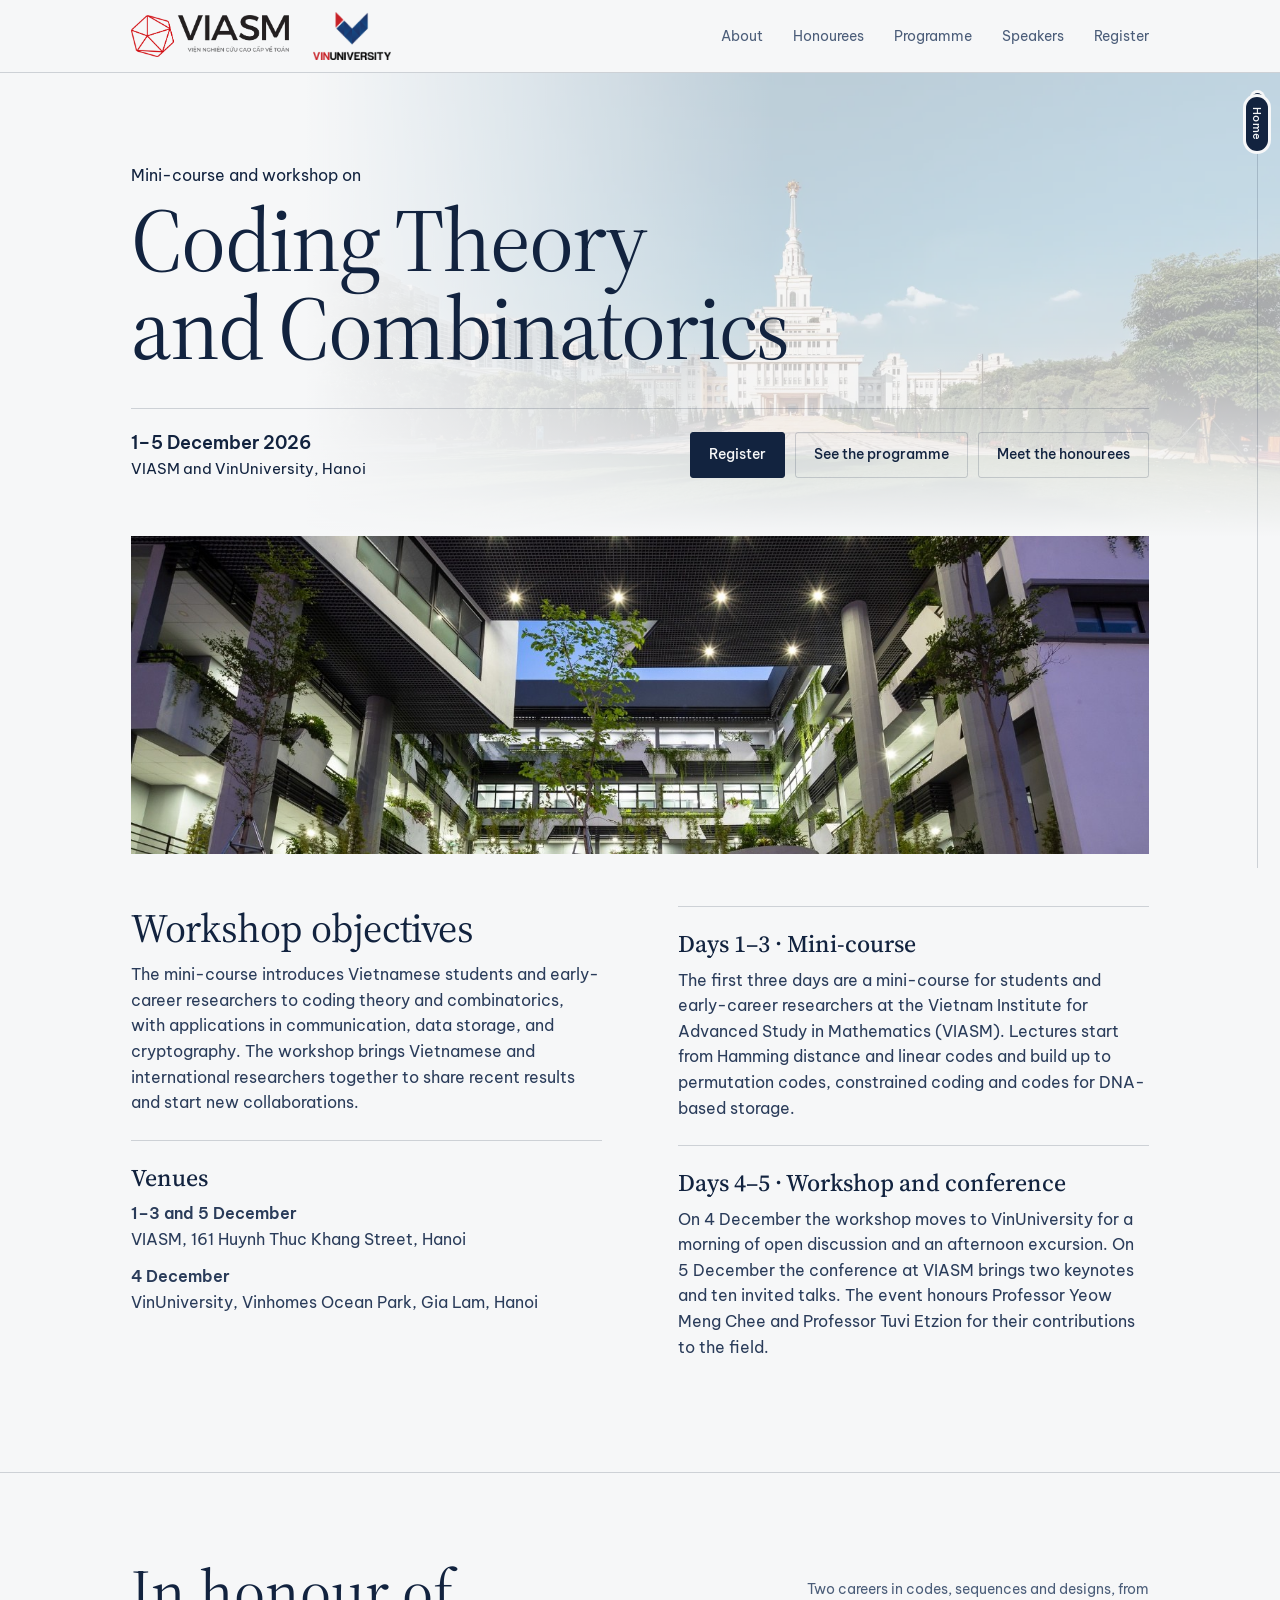
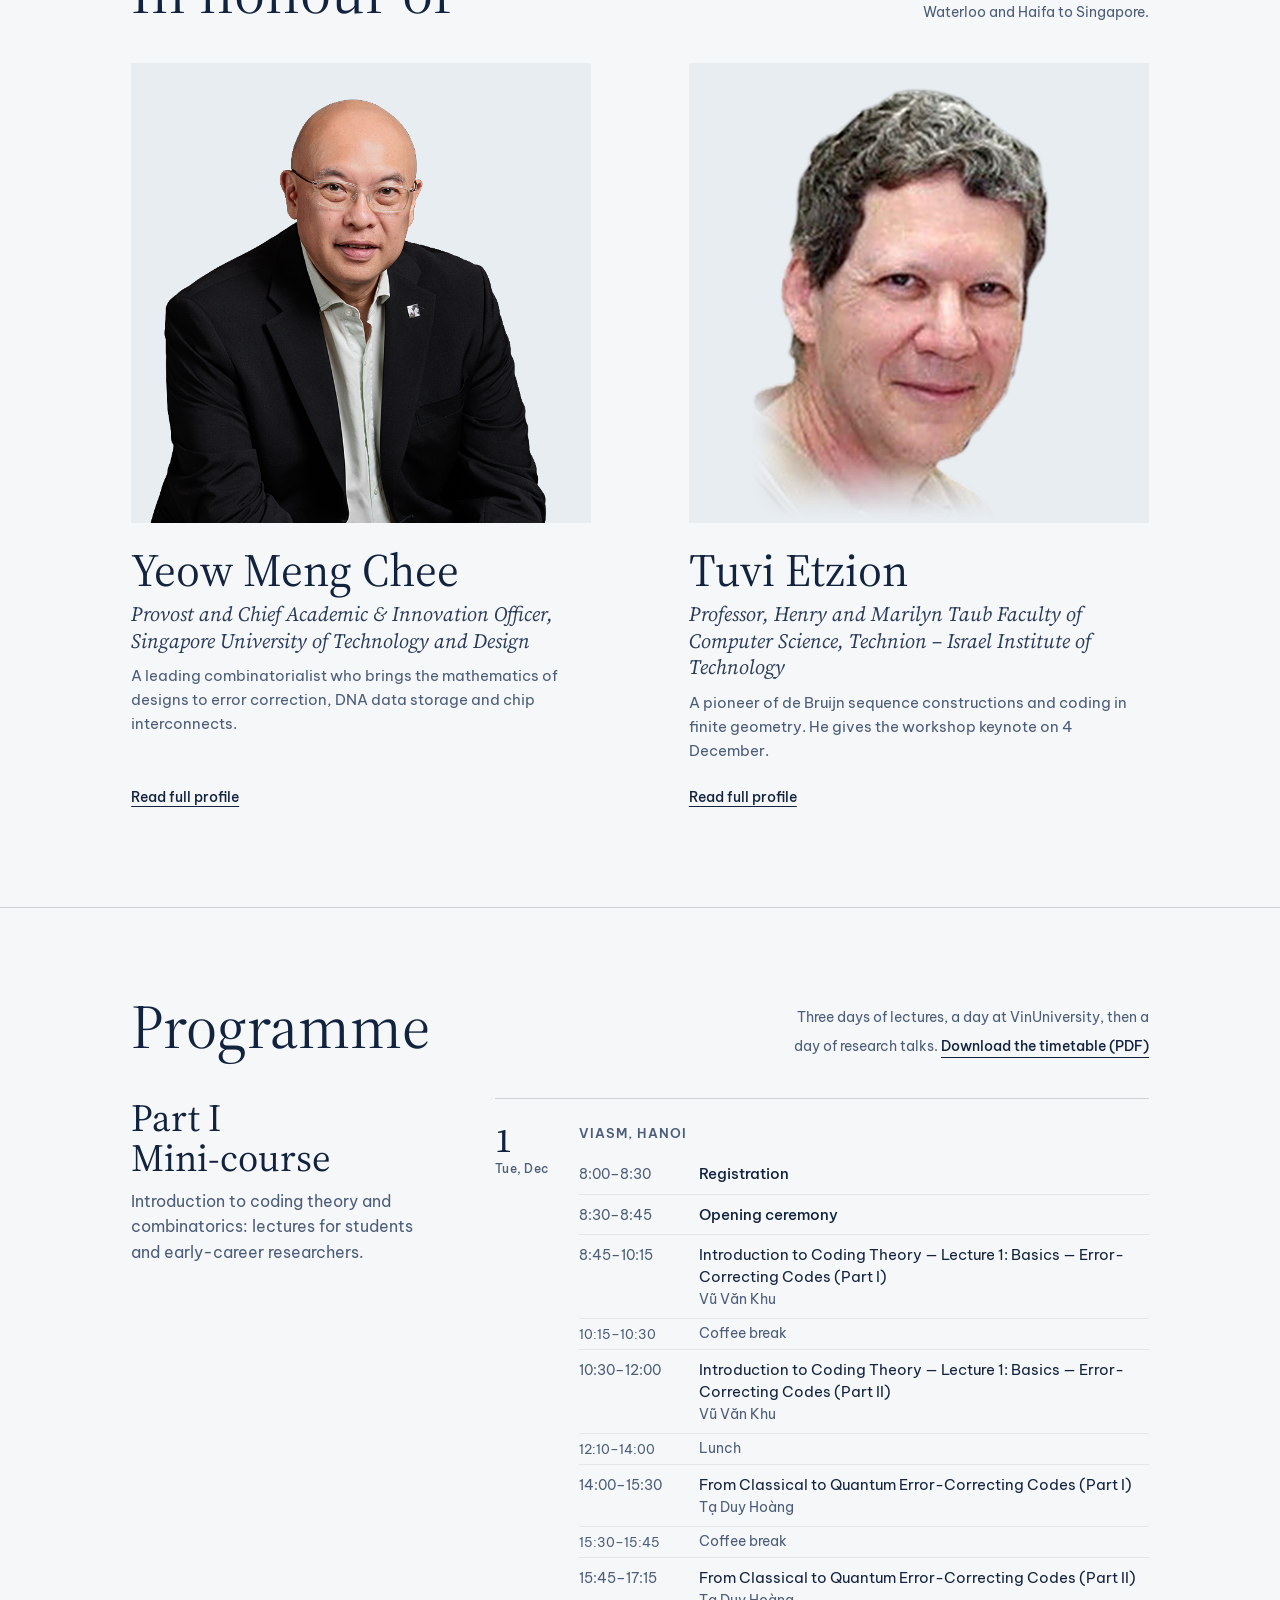
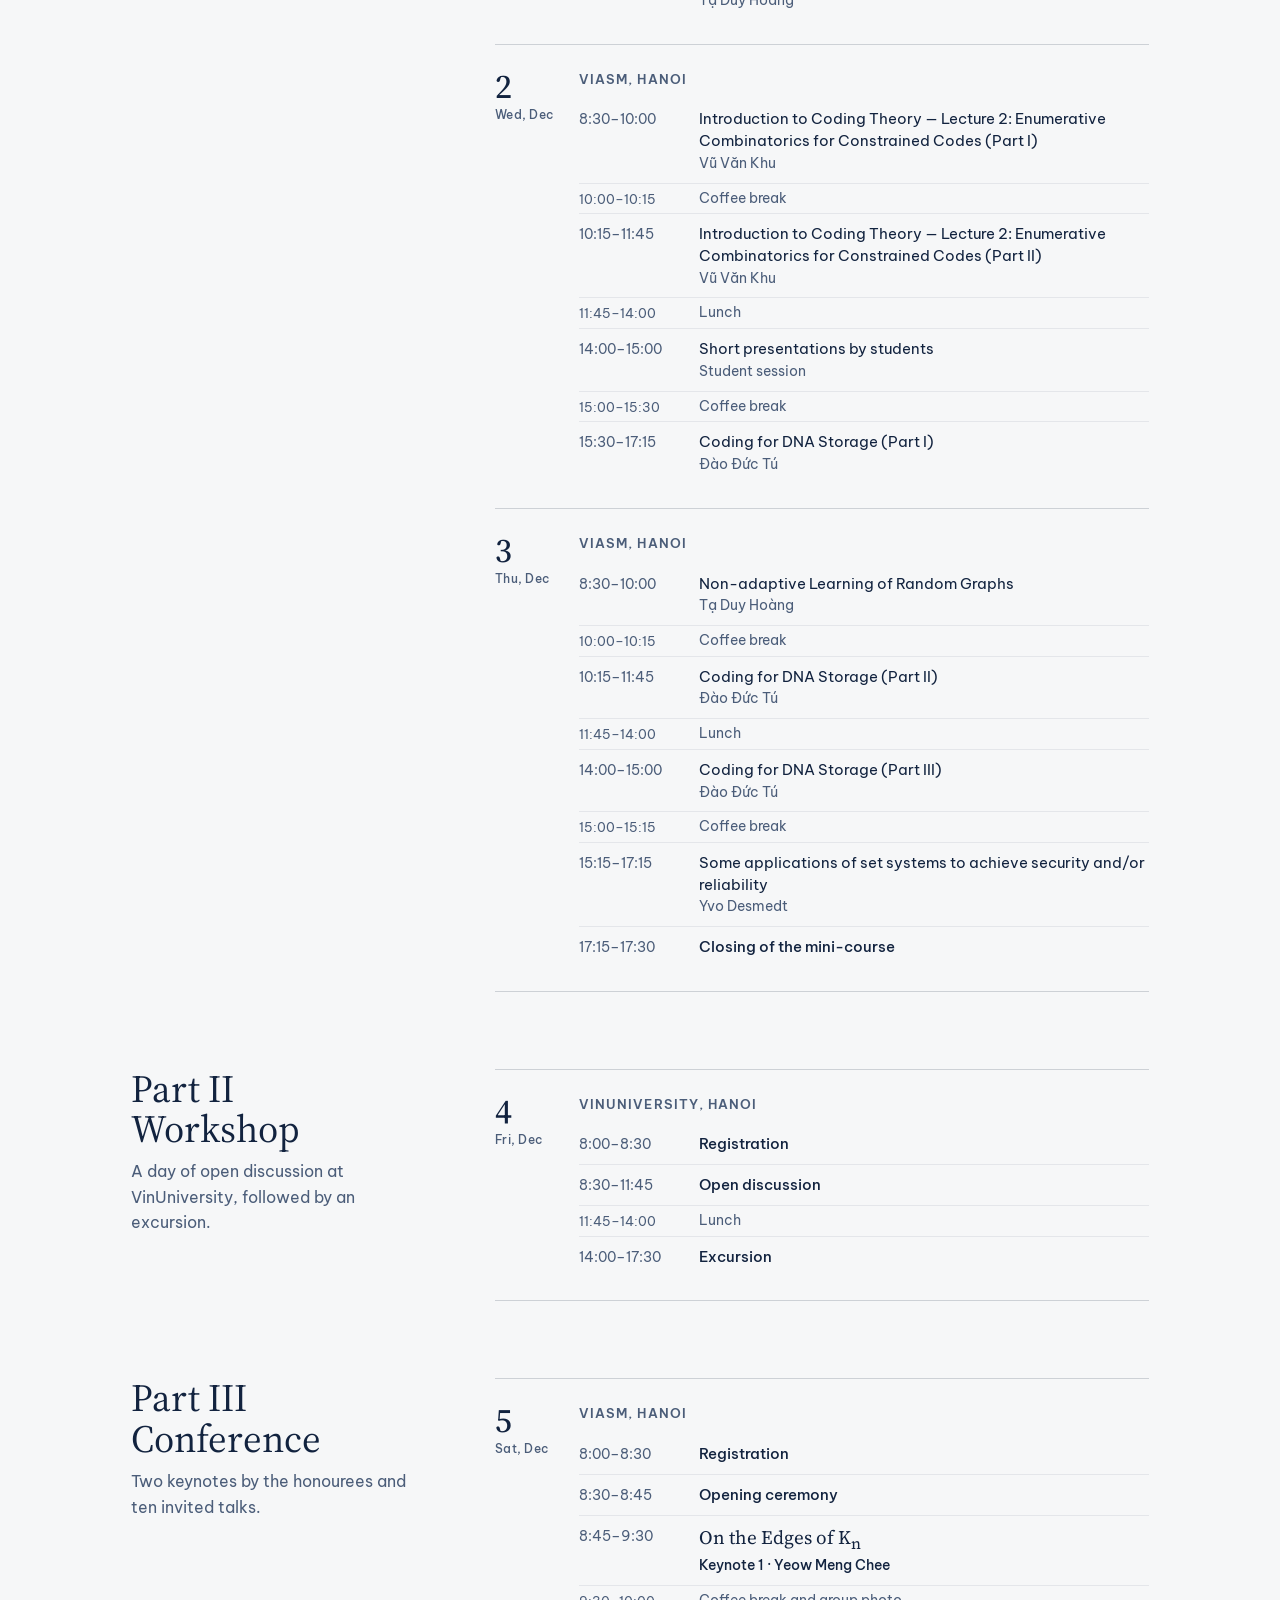
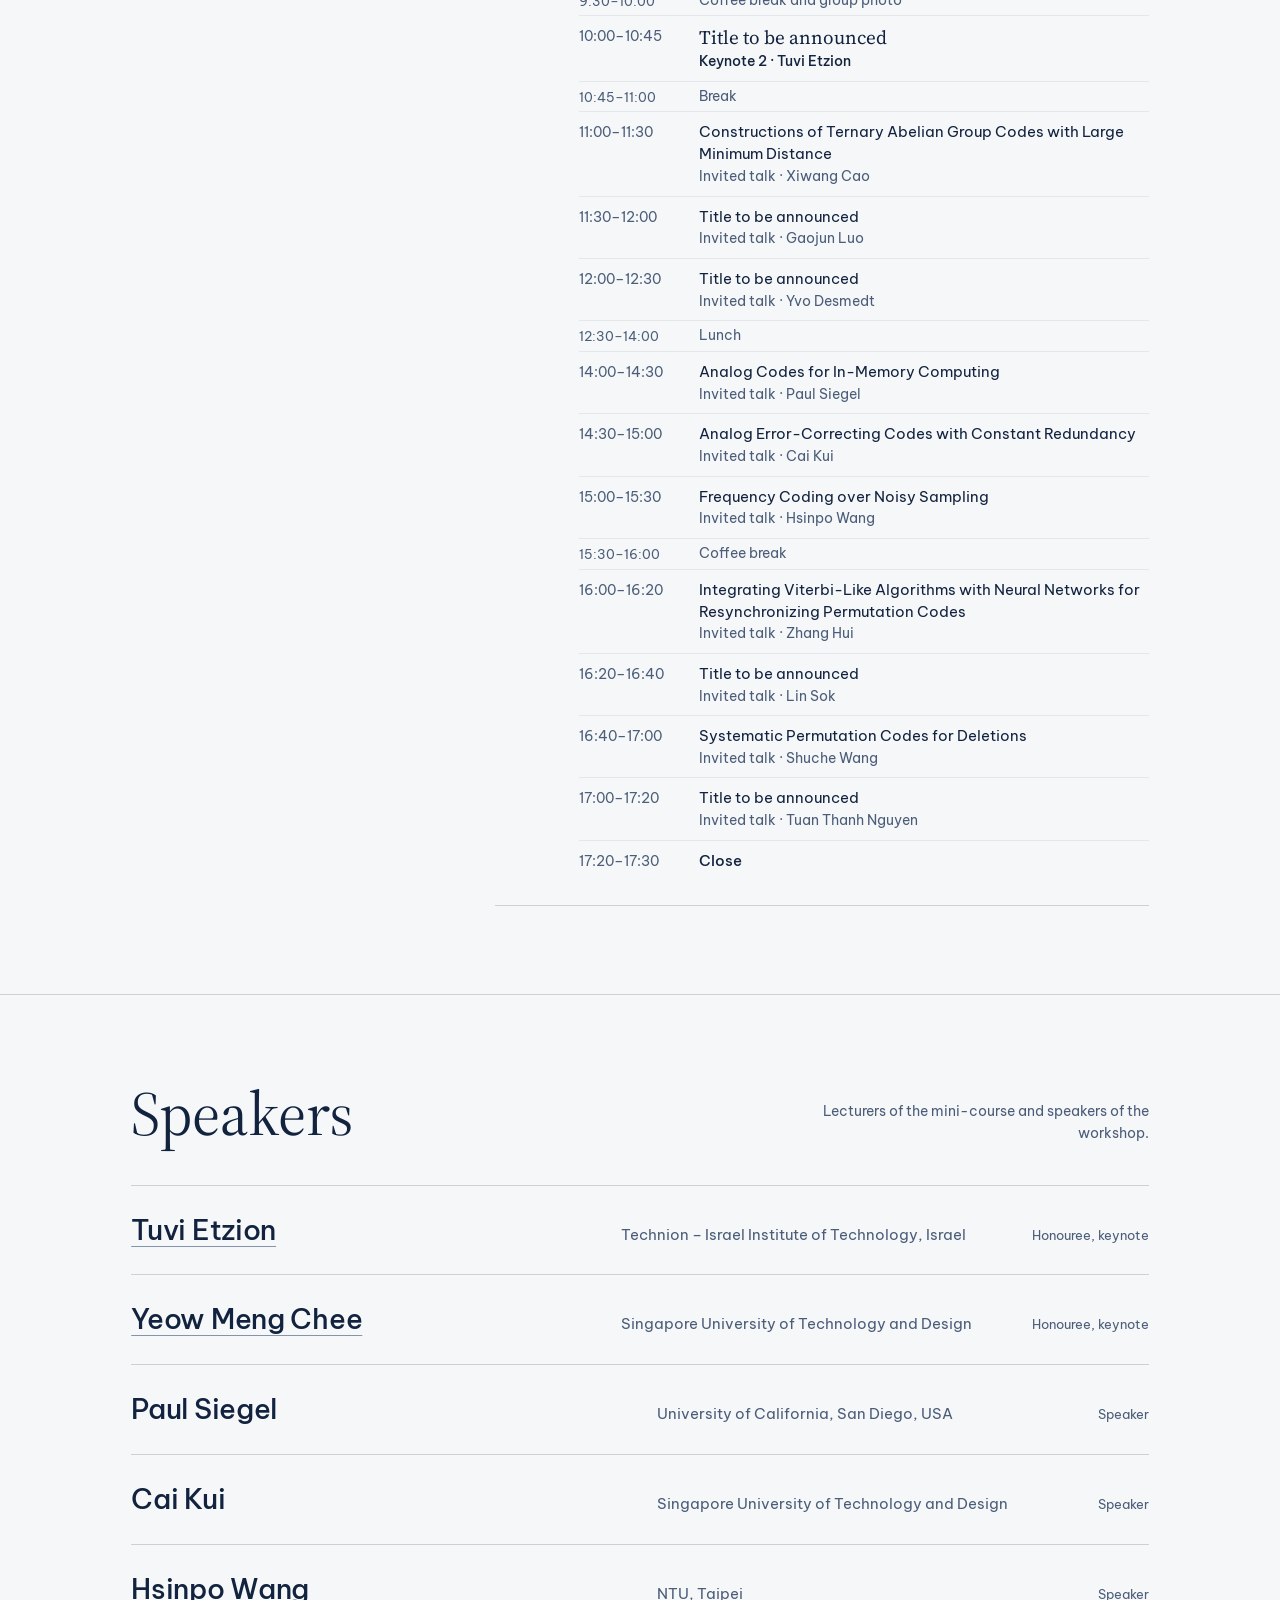
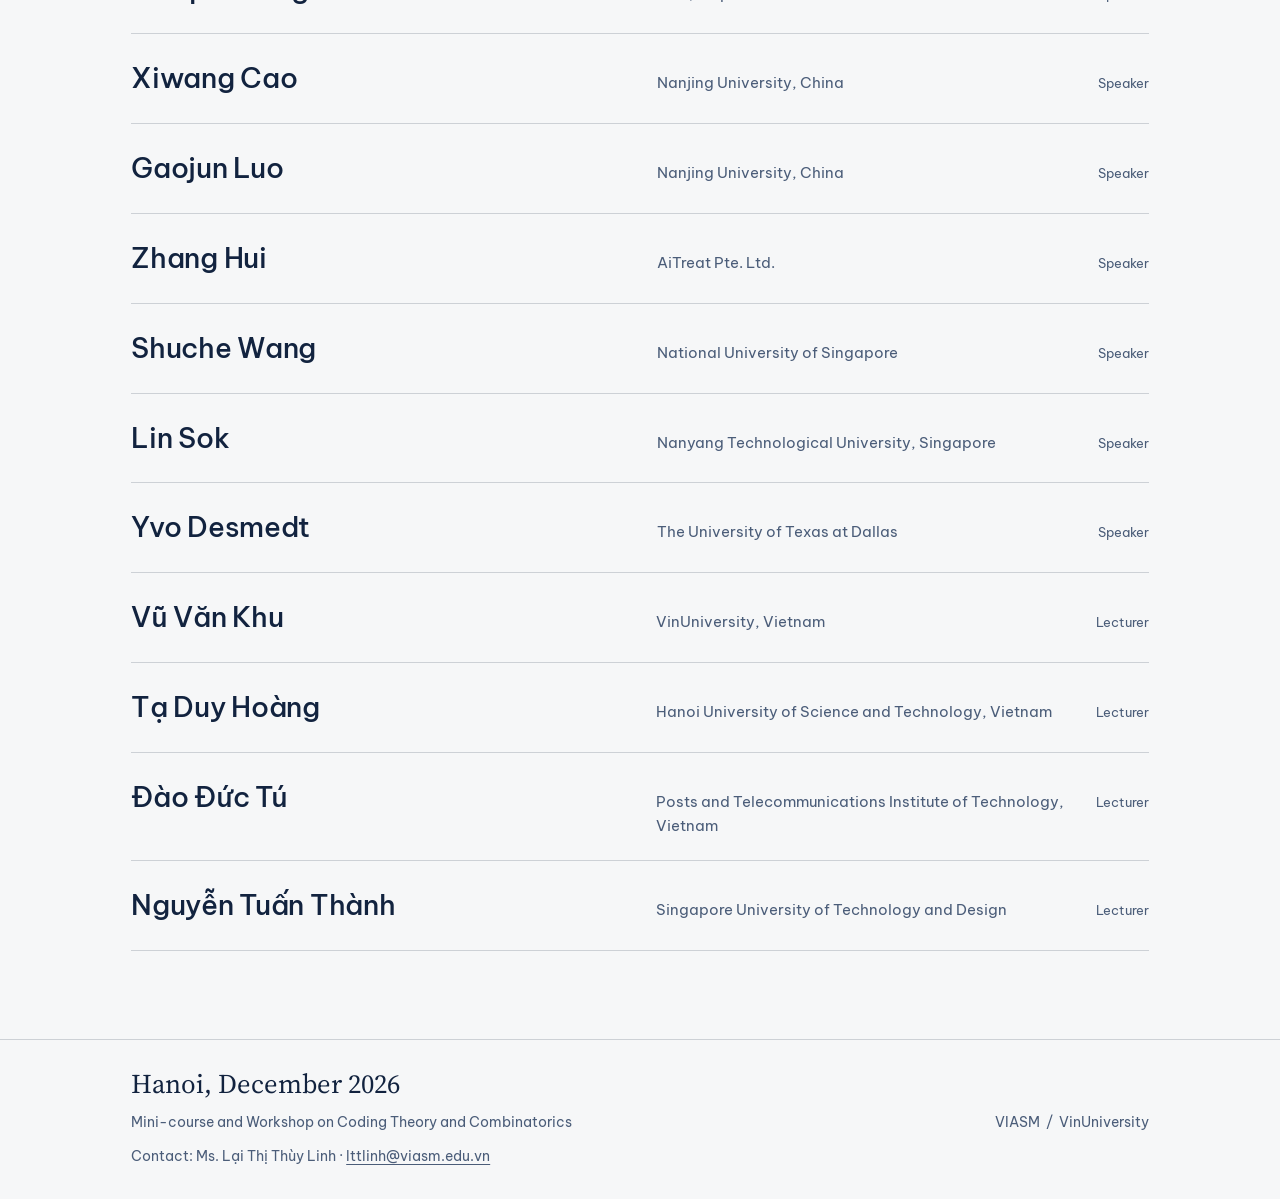
==== index.html @ b6cd3ed8 "Make scroll progress a vertical line on the right edge The bar now runs down the right edge with a v" ====
<!DOCTYPE html>
<html lang="en">
<head>
  <meta charset="UTF-8">
  <meta name="viewport" content="width=device-width, initial-scale=1">
  <title>CTC 2026 — Mini-course and Workshop on Coding Theory and Combinatorics</title>
  <meta name="description" content="Mini-course and Workshop on Coding Theory and Combinatorics, 1–5 December 2026, VIASM and VinUniversity, Hanoi. In honour of Professor Yeow Meng Chee and Professor Tuvi Etzion.">
  <link rel="preload" href="assets/fonts/source-serif-4-latin-opsz-normal.woff2" as="font" type="font/woff2" crossorigin>
  <link rel="stylesheet" href="assets/css/style.css?v=20261127d">
</head>
<body>
<a class="skip" href="#main">Skip to content</a>

<header class="nav">
  <div class="wrap nav__inner">
    <a class="nav__brand" href="index.html" aria-label="CTC 2026 home — VIASM and VinUniversity">
      <img src="assets/img/viasm-logo.png" width="957" height="255" alt="VIASM">
      <img class="nav__logo--vinuni" src="assets/img/vinuni-logo.png" width="360" height="221" alt="VinUniversity">
    </a>
    <nav class="nav__links" aria-label="Main">
      <a href="#about">About</a>
      <a href="#honour">Honourees</a>
      <a href="#programme">Programme</a>
      <a href="#speakers">Speakers</a>
      <a href="https://forms.gle/mkSYdP5ByqmbCSqA8">Register</a>
    </nav>
  </div>
</header>

<main id="main">
  <!-- ================= HERO ================= -->
  <section class="hero">
    <div class="wrap">
      <p class="hero__lead">Mini-course and workshop on</p>
      <h1 class="hero__title">Coding Theory and Combinatorics</h1>
      <div class="hero__meta">
        <p class="hero__when"><strong>1–5 December 2026</strong><span>VIASM and VinUniversity, Hanoi</span></p>
        <div class="hero__actions">
          <a class="btn btn--primary" href="https://forms.gle/mkSYdP5ByqmbCSqA8">Register</a>
          <a class="btn" href="#programme">See the programme</a>
          <a class="btn" href="#honour">Meet the honourees</a>
        </div>
      </div>
    </div>
  </section>

  <!-- ================= ABOUT ================= -->
  <section class="section" id="about">
    <div class="wrap">
      <figure class="about__photo"><img src="assets/img/viasm-building.jpg" width="1440" height="450" alt="VIASM campus courtyard in the evening"></figure>
      <div class="about__grid">
        <div>
          <h2 class="about__statement">Workshop objectives</h2>
          <p class="about__objective">The mini-course introduces Vietnamese students and early-career researchers to coding theory and combinatorics, with applications in communication, data storage, and cryptography. The workshop brings Vietnamese and international researchers together to share recent results and start new collaborations.</p>
          <div class="about__cols about__venues">
            <div>
              <h3>Venues</h3>
              <p><strong>1–3 and 5 December</strong><br>VIASM, 161 Huynh Thuc Khang Street, Hanoi</p>
              <p><strong>4 December</strong><br>VinUniversity, Vinhomes Ocean Park, Gia Lam, Hanoi</p>
            </div>
          </div>
        </div>
        <div class="about__cols">
          <div><h3>Days 1–3 · Mini-course</h3><p>The first three days are a mini-course for students and early-career researchers at the Vietnam Institute for Advanced Study in Mathematics (VIASM). Lectures start from Hamming distance and linear codes and build up to permutation codes, constrained coding and codes for DNA-based storage.</p></div>
          <div><h3>Days 4–5 · Workshop and conference</h3><p>On 4 December the workshop moves to VinUniversity for a morning of open discussion and an afternoon excursion. On 5 December the conference at VIASM brings two keynotes and ten invited talks. The event honours Professor Yeow Meng Chee and Professor Tuvi Etzion for their contributions to the field.</p></div>
        </div>
      </div>
    </div>
  </section>

  <!-- ================= HONOUREES ================= -->
  <section class="section" id="honour">
    <header class="wrap section-head">
      <h2>In honour of</h2>
      <p>Two careers in codes, sequences and designs, from Waterloo and Haifa to Singapore.</p>
    </header>
    <div class="wrap honoree__grid">
      <article class="honoree">
        <a class="honoree__photo" href="chee.html" data-photo tabindex="-1" aria-hidden="true">
          <img src="assets/img/chee.png" alt="Portrait of Professor Yeow Meng Chee">
          <span class="monogram" aria-hidden="true">YMC</span>
        </a>
        <div class="honoree__text">
          <h3 class="honoree__name">Yeow Meng Chee</h3>
          <p class="honoree__role">Provost and Chief Academic &amp; Innovation Officer, Singapore University of Technology and Design</p>
          <p class="honoree__note">A leading combinatorialist who brings the mathematics of designs to error correction, DNA data storage and chip interconnects.</p>
          <a class="text-link" href="chee.html" aria-label="Read full profile of Yeow Meng Chee">Read full profile</a>
        </div>
      </article>
      <article class="honoree">
        <a class="honoree__photo" href="etzion.html" data-photo tabindex="-1" aria-hidden="true">
          <img src="assets/img/etzion.png" alt="Portrait of Professor Tuvi Etzion">
          <span class="monogram" aria-hidden="true">TE</span>
        </a>
        <div class="honoree__text">
          <h3 class="honoree__name">Tuvi Etzion</h3>
          <p class="honoree__role">Professor, Henry and Marilyn Taub Faculty of Computer Science, Technion – Israel Institute of Technology</p>
          <p class="honoree__note">A pioneer of de Bruijn sequence constructions and coding in finite geometry. He gives the workshop keynote on 4 December.</p>
          <a class="text-link" href="etzion.html" aria-label="Read full profile of Tuvi Etzion">Read full profile</a>
        </div>
      </article>
    </div>
  </section>

  <!-- ================= PROGRAMME ================= -->
  <section class="section" id="programme">
    <header class="wrap section-head">
      <h2>Programme</h2>
      <p>Three days of lectures, a day at VinUniversity, then a day of research talks. <a class="prog__pdf" href="assets/docs/ctc2026-timetable.pdf" target="_blank" rel="noopener">Download the timetable (PDF)</a></p>
    </header>

    <div class="wrap prog">
      <div class="prog__part">
        <div class="prog__intro">
          <h3>Part I<br>Mini-course</h3>
          <p>Introduction to coding theory and combinatorics: lectures for students and early-career researchers.</p>
        </div>
        <ol class="days">
          <li class="day">
            <div class="day__date">1<small>Tue, Dec</small></div>
            <div>
              <p class="day__venue">VIASM, Hanoi</p>
              <ol class="slots">
              <li class="slot slot--event"><span class="slot__time">8:00–8:30</span> <span class="slot__what"><span class="slot__title">Registration</span></span></li>
              <li class="slot slot--event"><span class="slot__time">8:30–8:45</span> <span class="slot__what"><span class="slot__title">Opening ceremony</span></span></li>
              <li class="slot"><span class="slot__time">8:45–10:15</span> <span class="slot__what"><span class="slot__title">Introduction to Coding Theory — Lecture 1: Basics — Error-Correcting Codes (Part I)</span> <span class="slot__who">Vũ Văn Khu</span></span></li>
              <li class="slot slot--break"><span class="slot__time">10:15–10:30</span> <span class="slot__what"><span class="slot__title">Coffee break</span></span></li>
              <li class="slot"><span class="slot__time">10:30–12:00</span> <span class="slot__what"><span class="slot__title">Introduction to Coding Theory — Lecture 1: Basics — Error-Correcting Codes (Part II)</span> <span class="slot__who">Vũ Văn Khu</span></span></li>
              <li class="slot slot--break"><span class="slot__time">12:10–14:00</span> <span class="slot__what"><span class="slot__title">Lunch</span></span></li>
              <li class="slot"><span class="slot__time">14:00–15:30</span> <span class="slot__what"><span class="slot__title">From Classical to Quantum Error-Correcting Codes (Part I)</span> <span class="slot__who">Tạ Duy Hoàng</span></span></li>
              <li class="slot slot--break"><span class="slot__time">15:30–15:45</span> <span class="slot__what"><span class="slot__title">Coffee break</span></span></li>
              <li class="slot"><span class="slot__time">15:45–17:15</span> <span class="slot__what"><span class="slot__title">From Classical to Quantum Error-Correcting Codes (Part II)</span> <span class="slot__who">Tạ Duy Hoàng</span></span></li>
              </ol>
            </div>
          </li>
          <li class="day">
            <div class="day__date">2<small>Wed, Dec</small></div>
            <div>
              <p class="day__venue">VIASM, Hanoi</p>
              <ol class="slots">
              <li class="slot"><span class="slot__time">8:30–10:00</span> <span class="slot__what"><span class="slot__title">Introduction to Coding Theory — Lecture 2: Enumerative Combinatorics for Constrained Codes (Part I)</span> <span class="slot__who">Vũ Văn Khu</span></span></li>
              <li class="slot slot--break"><span class="slot__time">10:00–10:15</span> <span class="slot__what"><span class="slot__title">Coffee break</span></span></li>
              <li class="slot"><span class="slot__time">10:15–11:45</span> <span class="slot__what"><span class="slot__title">Introduction to Coding Theory — Lecture 2: Enumerative Combinatorics for Constrained Codes (Part II)</span> <span class="slot__who">Vũ Văn Khu</span></span></li>
              <li class="slot slot--break"><span class="slot__time">11:45–14:00</span> <span class="slot__what"><span class="slot__title">Lunch</span></span></li>
              <li class="slot"><span class="slot__time">14:00–15:00</span> <span class="slot__what"><span class="slot__title">Short presentations by students</span> <span class="slot__who">Student session</span></span></li>
              <li class="slot slot--break"><span class="slot__time">15:00–15:30</span> <span class="slot__what"><span class="slot__title">Coffee break</span></span></li>
              <li class="slot"><span class="slot__time">15:30–17:15</span> <span class="slot__what"><span class="slot__title">Coding for DNA Storage (Part I)</span> <span class="slot__who">Đào Đức Tú</span></span></li>
              </ol>
            </div>
          </li>
          <li class="day">
            <div class="day__date">3<small>Thu, Dec</small></div>
            <div>
              <p class="day__venue">VIASM, Hanoi</p>
              <ol class="slots">
              <li class="slot"><span class="slot__time">8:30–10:00</span> <span class="slot__what"><span class="slot__title">Non-adaptive Learning of Random Graphs</span> <span class="slot__who">Tạ Duy Hoàng</span></span></li>
              <li class="slot slot--break"><span class="slot__time">10:00–10:15</span> <span class="slot__what"><span class="slot__title">Coffee break</span></span></li>
              <li class="slot"><span class="slot__time">10:15–11:45</span> <span class="slot__what"><span class="slot__title">Coding for DNA Storage (Part II)</span> <span class="slot__who">Đào Đức Tú</span></span></li>
              <li class="slot slot--break"><span class="slot__time">11:45–14:00</span> <span class="slot__what"><span class="slot__title">Lunch</span></span></li>
              <li class="slot"><span class="slot__time">14:00–15:00</span> <span class="slot__what"><span class="slot__title">Coding for DNA Storage (Part III)</span> <span class="slot__who">Đào Đức Tú</span></span></li>
              <li class="slot slot--break"><span class="slot__time">15:00–15:15</span> <span class="slot__what"><span class="slot__title">Coffee break</span></span></li>
              <li class="slot"><span class="slot__time">15:15–17:15</span> <span class="slot__what"><span class="slot__title">Some applications of set systems to achieve security and/or reliability</span> <span class="slot__who">Yvo Desmedt</span></span></li>
              <li class="slot slot--event"><span class="slot__time">17:15–17:30</span> <span class="slot__what"><span class="slot__title">Closing of the mini-course</span></span></li>
              </ol>
            </div>
          </li>
        </ol>
      </div>
      <div class="prog__part">
        <div class="prog__intro">
          <h3>Part II<br>Workshop</h3>
          <p>A day of open discussion at VinUniversity, followed by an excursion.</p>
        </div>
        <ol class="days">
          <li class="day">
            <div class="day__date">4<small>Fri, Dec</small></div>
            <div>
              <p class="day__venue">VinUniversity, Hanoi</p>
              <ol class="slots">
              <li class="slot slot--event"><span class="slot__time">8:00–8:30</span> <span class="slot__what"><span class="slot__title">Registration</span></span></li>
              <li class="slot slot--event"><span class="slot__time">8:30–11:45</span> <span class="slot__what"><span class="slot__title">Open discussion</span></span></li>
              <li class="slot slot--break"><span class="slot__time">11:45–14:00</span> <span class="slot__what"><span class="slot__title">Lunch</span></span></li>
              <li class="slot slot--event"><span class="slot__time">14:00–17:30</span> <span class="slot__what"><span class="slot__title">Excursion</span></span></li>
              </ol>
            </div>
          </li>
        </ol>
      </div>
      <div class="prog__part">
        <div class="prog__intro">
          <h3>Part III<br>Conference</h3>
          <p>Two keynotes by the honourees and ten invited talks.</p>
        </div>
        <ol class="days">
          <li class="day">
            <div class="day__date">5<small>Sat, Dec</small></div>
            <div>
              <p class="day__venue">VIASM, Hanoi</p>
              <ol class="slots">
              <li class="slot slot--event"><span class="slot__time">8:00–8:30</span> <span class="slot__what"><span class="slot__title">Registration</span></span></li>
              <li class="slot slot--event"><span class="slot__time">8:30–8:45</span> <span class="slot__what"><span class="slot__title">Opening ceremony</span></span></li>
              <li class="slot slot--key"><span class="slot__time">8:45–9:30</span> <span class="slot__what"><span class="slot__title">On the Edges of K<sub>n</sub></span> <span class="slot__who">Keynote 1 · Yeow Meng Chee</span></span></li>
              <li class="slot slot--break"><span class="slot__time">9:30–10:00</span> <span class="slot__what"><span class="slot__title">Coffee break and group photo</span></span></li>
              <li class="slot slot--key"><span class="slot__time">10:00–10:45</span> <span class="slot__what"><span class="slot__title">Title to be announced</span> <span class="slot__who">Keynote 2 · Tuvi Etzion</span></span></li>
              <li class="slot slot--break"><span class="slot__time">10:45–11:00</span> <span class="slot__what"><span class="slot__title">Break</span></span></li>
              <li class="slot"><span class="slot__time">11:00–11:30</span> <span class="slot__what"><span class="slot__title">Constructions of Ternary Abelian Group Codes with Large Minimum Distance</span> <span class="slot__who">Invited talk · Xiwang Cao</span></span></li>
              <li class="slot"><span class="slot__time">11:30–12:00</span> <span class="slot__what"><span class="slot__title">Title to be announced</span> <span class="slot__who">Invited talk · Gaojun Luo</span></span></li>
              <li class="slot"><span class="slot__time">12:00–12:30</span> <span class="slot__what"><span class="slot__title">Title to be announced</span> <span class="slot__who">Invited talk · Yvo Desmedt</span></span></li>
              <li class="slot slot--break"><span class="slot__time">12:30–14:00</span> <span class="slot__what"><span class="slot__title">Lunch</span></span></li>
              <li class="slot"><span class="slot__time">14:00–14:30</span> <span class="slot__what"><span class="slot__title">Analog Codes for In-Memory Computing</span> <span class="slot__who">Invited talk · Paul Siegel</span></span></li>
              <li class="slot"><span class="slot__time">14:30–15:00</span> <span class="slot__what"><span class="slot__title">Analog Error-Correcting Codes with Constant Redundancy</span> <span class="slot__who">Invited talk · Cai Kui</span></span></li>
              <li class="slot"><span class="slot__time">15:00–15:30</span> <span class="slot__what"><span class="slot__title">Frequency Coding over Noisy Sampling</span> <span class="slot__who">Invited talk · Hsinpo Wang</span></span></li>
              <li class="slot slot--break"><span class="slot__time">15:30–16:00</span> <span class="slot__what"><span class="slot__title">Coffee break</span></span></li>
              <li class="slot"><span class="slot__time">16:00–16:20</span> <span class="slot__what"><span class="slot__title">Integrating Viterbi-Like Algorithms with Neural Networks for Resynchronizing Permutation Codes</span> <span class="slot__who">Invited talk · Zhang Hui</span></span></li>
              <li class="slot"><span class="slot__time">16:20–16:40</span> <span class="slot__what"><span class="slot__title">Title to be announced</span> <span class="slot__who">Invited talk · Lin Sok</span></span></li>
              <li class="slot"><span class="slot__time">16:40–17:00</span> <span class="slot__what"><span class="slot__title">Systematic Permutation Codes for Deletions</span> <span class="slot__who">Invited talk · Shuche Wang</span></span></li>
              <li class="slot"><span class="slot__time">17:00–17:20</span> <span class="slot__what"><span class="slot__title">Title to be announced</span> <span class="slot__who">Invited talk · Tuan Thanh Nguyen</span></span></li>
              <li class="slot slot--event"><span class="slot__time">17:20–17:30</span> <span class="slot__what"><span class="slot__title">Close</span></span></li>
              </ol>
            </div>
          </li>
        </ol>
      </div>
    </div>
  </section>

  <!-- ================= SPEAKERS ================= -->
  <section class="section" id="speakers">
    <header class="wrap section-head">
      <h2>Speakers</h2>
      <p>Lecturers of the mini-course and speakers of the workshop.</p>
    </header>
    <div class="wrap">
      <ul class="speakers">
        <li><a class="speaker speaker--link" href="etzion.html"><span class="speaker__name">Tuvi Etzion</span><span class="speaker__aff">Technion – Israel Institute of Technology, Israel</span><span class="speaker__tag">Honouree, keynote</span></a></li>
        <li><a class="speaker speaker--link" href="chee.html"><span class="speaker__name">Yeow Meng Chee</span><span class="speaker__aff">Singapore University of Technology and Design</span><span class="speaker__tag">Honouree, keynote</span></a></li>
        <li class="speaker"><span class="speaker__name">Paul Siegel</span><span class="speaker__aff">University of California, San Diego, USA</span><span class="speaker__tag">Speaker</span></li>
        <li class="speaker"><span class="speaker__name">Cai Kui</span><span class="speaker__aff">Singapore University of Technology and Design</span><span class="speaker__tag">Speaker</span></li>
        <li class="speaker"><span class="speaker__name">Hsinpo Wang</span><span class="speaker__aff">NTU, Taipei</span><span class="speaker__tag">Speaker</span></li>
        <li class="speaker"><span class="speaker__name">Xiwang Cao</span><span class="speaker__aff">Nanjing University, China</span><span class="speaker__tag">Speaker</span></li>
        <li class="speaker"><span class="speaker__name">Gaojun Luo</span><span class="speaker__aff">Nanjing University, China</span><span class="speaker__tag">Speaker</span></li>
        <li class="speaker"><span class="speaker__name">Zhang Hui</span><span class="speaker__aff">AiTreat Pte. Ltd.</span><span class="speaker__tag">Speaker</span></li>
        <li class="speaker"><span class="speaker__name">Shuche Wang</span><span class="speaker__aff">National University of Singapore</span><span class="speaker__tag">Speaker</span></li>
        <li class="speaker"><span class="speaker__name">Lin Sok</span><span class="speaker__aff">Nanyang Technological University, Singapore</span><span class="speaker__tag">Speaker</span></li>
        <li class="speaker"><span class="speaker__name">Yvo Desmedt</span><span class="speaker__aff">The University of Texas at Dallas</span><span class="speaker__tag">Speaker</span></li>
        <li class="speaker"><span class="speaker__name">Vũ Văn Khu</span><span class="speaker__aff">VinUniversity, Vietnam</span><span class="speaker__tag">Lecturer</span></li>
        <li class="speaker"><span class="speaker__name">Tạ Duy Hoàng</span><span class="speaker__aff">Hanoi University of Science and Technology, Vietnam</span><span class="speaker__tag">Lecturer</span></li>
        <li class="speaker"><span class="speaker__name">Đào Đức Tú</span><span class="speaker__aff">Posts and Telecommunications Institute of Technology, Vietnam</span><span class="speaker__tag">Lecturer</span></li>
        <li class="speaker"><span class="speaker__name">Nguyễn Tuấn Thành</span><span class="speaker__aff">Singapore University of Technology and Design</span><span class="speaker__tag">Lecturer</span></li>
      </ul>
    </div>
  </section>
</main>

<footer class="footer">
  <div class="wrap">
    <p class="footer__big">Hanoi, December 2026</p>
    <div class="footer__row">
      <p>Mini-course and Workshop on Coding Theory and Combinatorics</p>
      <p><a href="https://viasm.edu.vn" target="_blank" rel="noopener">VIASM</a> &nbsp;/&nbsp; <a href="https://vinuni.edu.vn" target="_blank" rel="noopener">VinUniversity</a></p>
    </div>
    <p class="footer__contact">Contact: Ms. Lại Thị Thùy Linh · <a href="mailto:lttlinh@viasm.edu.vn">lttlinh@viasm.edu.vn</a></p>
  </div>
</footer>

<script src="assets/js/main.js?v=20261127d"></script>
</body>
</html>
---- assets/css/style.css ----
/* =========================================================
   CTC 2026 — Mini-course and Workshop on Coding Theory and Combinatorics
   Shared styles for index.html, chee.html, etzion.html
   ========================================================= */
@import url("fonts.css?v=20261127d");

:root {
  --bg: #f6f7f8;
  --panel: #e8edf2;
  --line: rgba(18, 35, 63, 0.18);
  --ink: #12233f;
  --mute: #4b5d79;
  --dim: #8494ac;

  --f-serif: "Source Serif 4", Georgia, "Times New Roman", serif;
  --f-sans: "Be Vietnam Pro", "Segoe UI", system-ui, sans-serif;

  --wrap: 1120px;
  --nav-height: 72px;
  --gutter: clamp(20px, 4vw, 56px);
}

*, *::before, *::after { box-sizing: border-box; }
html { scroll-padding-top: calc(var(--nav-height) + 16px); -webkit-text-size-adjust: 100%; }
body {
  font-optical-sizing: auto;
  margin: 0;
  background: var(--bg);
  color: var(--ink);
  font-family: var(--f-sans);
  font-size: 16px;
  line-height: 1.6;
  font-weight: 400;
  -webkit-font-smoothing: antialiased;
}
img { display: block; max-width: 100%; }
a { color: inherit; text-decoration: none; }
p { margin: 0; }
h1, h2, h3, h4 { margin: 0; font-weight: inherit; }
ol, ul { margin: 0; padding: 0; list-style: none; }

:focus-visible { outline: 2px solid var(--ink); outline-offset: 4px; border-radius: 2px; }
.skip { position: absolute; left: -999px; top: 8px; background: var(--ink); color: var(--bg); padding: 8px 14px; z-index: 100; }
.skip:focus { left: 8px; }

.wrap { width: 100%; max-width: var(--wrap); margin: 0 auto; padding: 0 var(--gutter); }

/* ---------- Navigation ---------- */
.nav {
  position: sticky; top: 0; z-index: 50;
  background: var(--bg); border-bottom: 1px solid var(--line);
}
.nav__inner { display: flex; align-items: center; justify-content: space-between; gap: 24px; min-height: var(--nav-height); }
.nav__brand { display: flex; flex: none; align-items: center; gap: clamp(14px, 2vw, 24px); }
.nav__brand img { height: 42px; width: auto; }
.nav__brand .nav__logo--vinuni { height: 48px; }
.nav__links { display: flex; flex-wrap: wrap; gap: 0 clamp(12px, 2.6vw, 30px); font-size: 14px; }
.nav__links a { display: inline-flex; align-items: center; min-height: 44px; color: var(--mute); }
.nav__links a:hover, .nav__links a[aria-current="page"], .nav__links a.is-active { color: var(--ink); }
.nav__links a.is-active { text-decoration: underline; text-underline-offset: 4px; }
.nav__links a:hover { text-decoration: underline; text-underline-offset: 4px; }
@media (max-width: 760px) {
  :root { --nav-height: 0px; }
  .nav { position: relative; }
  .nav__inner { flex-direction: column; align-items: flex-start; gap: 0; padding-top: 12px; }
  .nav__brand img { height: 34px; }
  .nav__brand .nav__logo--vinuni { height: 40px; }
  .nav__links { font-size: 13px; }
}

/* ---------- Buttons and links ---------- */
.btn {
  display: inline-flex; align-items: center; gap: 10px;
  min-height: 46px; padding: 8px 18px; border-radius: 3px;
  border: 1px solid var(--line); font-size: 14px; font-weight: 500;
  transition: background .2s, color .2s, border-color .2s;
}
.btn:hover { border-color: var(--ink); }
.btn--primary { background: var(--ink); color: var(--bg); border-color: var(--ink); }
.btn--primary:hover { background: transparent; color: var(--ink); }
.text-link {
  display: inline-flex; align-items: center; min-height: 44px;
  font-size: 14px; font-weight: 500; text-decoration: underline; text-underline-offset: 4px;
}
.text-link:hover { color: var(--mute); }

/* =========================================================
   HOME — hero
   ========================================================= */
.hero {
  position: relative;
  isolation: isolate;
  padding: clamp(44px, 7vw, 90px) 0 clamp(32px, 5vw, 56px);
}
.hero::before {
  content: "";
  position: absolute;
  z-index: -1;
  inset: 0 0 0 24%;
  background:
    linear-gradient(to bottom, transparent 58%, var(--bg)),
    linear-gradient(to right, var(--bg), transparent 48%),
    url("../img/vinuni-banner.webp") center 49% / cover;
  opacity: .32;
}
.hero__lead { margin-bottom: 8px; }
.hero__title {
  font-family: var(--f-serif); font-weight: 400;
  font-size: clamp(42px, 7vw, 94px); line-height: .98; letter-spacing: -.025em;
  max-width: 17ch; text-wrap: balance;
}
.hero__meta {
  display: flex; flex-wrap: wrap; align-items: center; justify-content: space-between; gap: 16px 28px;
  margin-top: clamp(22px, 4vw, 36px); padding-top: 20px; border-top: 1px solid var(--line);
}
.hero__when { font-size: 15px; line-height: 1.5; }
.hero__when strong { display: block; font-weight: 600; font-size: 18px; margin-bottom: 2px; }
.hero__actions { display: flex; flex-wrap: wrap; gap: 10px; }
@media (max-width: 600px) {
  .hero::before {
    inset: 0;
    background:
      linear-gradient(to bottom, transparent 42%, var(--bg) 94%),
      url("../img/vinuni-banner-small.webp") 50% 47% / cover;
    opacity: .23;
  }
}

/* =========================================================
   HOME — about
   ========================================================= */
.section { padding: clamp(48px, 7vw, 88px) 0; }
.section + .section { border-top: 1px solid var(--line); }
.hero + .section { padding-top: 0; }
.about__photo { margin: 0 0 clamp(28px, 5vw, 52px); aspect-ratio: 16 / 5; }
.about__photo img { width: 100%; height: 100%; object-fit: cover; }
.about__grid { display: grid; grid-template-columns: 1fr 1fr; gap: clamp(32px, 6vw, 96px); align-items: start; }
.about__statement { font-family: var(--f-serif); font-size: clamp(28px, 3.2vw, 40px); line-height: 1.1; letter-spacing: -.01em; text-wrap: balance; }
.about__objective { margin-top: 12px; color: #2a3c5a; }
.about__cols { display: grid; color: #2a3c5a; }
.about__cols > div { padding: 24px 0; border-top: 1px solid var(--line); }
.about__cols h3 { font-family: var(--f-serif); font-weight: 500; font-size: 24px; line-height: 1.1; color: var(--ink); margin-bottom: 10px; }
.about__venues { margin-top: 24px; }
.about__venues > div { padding-bottom: 0; }
.about__venues p + p { margin-top: 12px; }
@media (max-width: 860px) { .about__grid { grid-template-columns: 1fr; } .about__photo { aspect-ratio: 16 / 9; } }

.section-head { display: grid; grid-template-columns: auto 1fr; align-items: end; gap: 8px 36px; margin-bottom: clamp(24px, 4vw, 40px); }
.section-head h2 { font-family: var(--f-serif); font-weight: 400; font-size: clamp(38px, 5vw, 62px); line-height: 1; }
.section-head p { font-size: 14px; color: var(--mute); max-width: 42ch; justify-self: end; text-align: right; }
@media (max-width: 760px) { .section-head { grid-template-columns: 1fr; } .section-head p { justify-self: start; text-align: left; } }

/* =========================================================
   HOME — honourees: two equal squares side by side
   ========================================================= */
.honoree__grid { display: grid; grid-template-columns: repeat(2, minmax(0, 460px)); justify-content: space-between; gap: clamp(16px, 4vw, 64px); }
.honoree { display: flex; flex-direction: column; }
.honoree__photo { display: block; aspect-ratio: 1; overflow: hidden; background: var(--panel); }
.honoree__photo img { width: 100%; height: 100%; object-fit: cover; object-position: center top; }
.honoree__text { flex: 1; display: flex; flex-direction: column; align-items: flex-start; margin-top: 24px; }
.honoree__name { font-family: var(--f-serif); font-weight: 400; font-size: clamp(30px, 4.2vw, 46px); line-height: 1; margin-bottom: 8px; }
.honoree__role { font-family: var(--f-serif); font-style: italic; font-size: clamp(16px, 1.6vw, 21px); line-height: 1.3; color: #2a3c5a; }
.honoree__note { color: var(--mute); font-size: 15px; margin: 10px 0 12px; }
.honoree__text .text-link { margin-top: auto; }
@media (max-width: 520px) { .honoree__grid { grid-template-columns: 1fr; gap: 32px; } }

/* Portrait fallback when the photo file is missing */
.no-photo img { display: none; }
.monogram { display: none; }
.no-photo .monogram {
  display: grid; place-items: center; width: 100%; height: 100%;
  font-family: var(--f-serif); font-style: italic; font-size: clamp(120px, 18vw, 260px); color: rgba(18,35,63,.11);
}

/* =========================================================
   HOME — programme
   ========================================================= */
.prog { display: grid; gap: clamp(48px, 6vw, 88px); }
.prog__part { display: grid; grid-template-columns: minmax(200px, 300px) 1fr; gap: clamp(24px, 5vw, 72px); align-items: start; }
.prog__intro { position: sticky; top: calc(var(--nav-height) + 24px); }
@media (max-width: 860px) { .prog__part { grid-template-columns: 1fr; } .prog__intro { position: static; } }
.prog__part h3 { font-family: var(--f-serif); font-size: clamp(30px, 3vw, 42px); line-height: 1.05; }
.prog__intro p { color: var(--mute); margin-top: 10px; max-width: 34ch; }
.prog__pdf { display: inline-block; margin-top: 6px; color: var(--ink); font-weight: 500; border-bottom: 1px solid currentColor; }
.prog__pdf:hover { color: var(--mute); }
.days { border-top: 1px solid var(--line); }
.day { display: grid; grid-template-columns: 64px 1fr; gap: 20px; padding: 24px 0; border-bottom: 1px solid var(--line); }
.day__date { font-family: var(--f-serif); font-weight: 500; font-size: 34px; line-height: 1; }
.day__date small { display: block; font-family: var(--f-sans); font-weight: 500; font-size: 12px; color: var(--mute); margin-top: 6px; letter-spacing: .02em; }
.day__venue { font-size: 13px; font-weight: 600; letter-spacing: .08em; text-transform: uppercase; color: var(--mute); margin-bottom: 10px; }
.slot { display: grid; grid-template-columns: 104px 1fr; gap: 16px; padding: 9px 0; border-top: 1px solid rgba(18, 35, 63, 0.08); font-size: 15px; line-height: 1.45; }
.slot:first-child { border-top: 0; }
.slot__time { font-variant-numeric: tabular-nums; color: var(--mute); font-size: 14px; padding-top: 1px; }
.prog__part > *, .day > div, .slot__what { min-width: 0; }
.slot__title { display: block; overflow-wrap: anywhere; }
.slot__who { display: block; font-size: 13.5px; color: var(--mute); margin-top: 2px; }
.slot--break { padding: 5px 0; font-size: 13.5px; color: var(--mute); }
.slot--break .slot__time { color: var(--mute); font-size: 13px; }
.slot--event .slot__title { font-weight: 500; }
.slot--key .slot__title { font-family: var(--f-serif); font-size: 19px; line-height: 1.3; }
.slot--key .slot__who { color: var(--ink); font-weight: 500; }
@media (max-width: 520px) { .day { grid-template-columns: 1fr; gap: 10px; } .slot { grid-template-columns: 88px 1fr; gap: 12px; } }

/* =========================================================
   HOME — speakers
   ========================================================= */
.speakers { border-top: 1px solid var(--line); }
.speaker { display: grid; grid-template-columns: 1.2fr 1fr auto; align-items: baseline; gap: 20px; padding: 22px 0; border-bottom: 1px solid var(--line); }
.speaker__name { font-size: clamp(20px, 2.2vw, 28px); font-weight: 500; letter-spacing: -.01em; }
.speaker__aff { color: var(--mute); font-size: 15px; }
.speaker__tag { font-size: 13px; color: var(--mute); white-space: nowrap; }
.speaker--link .speaker__name { text-decoration: underline; text-decoration-thickness: 1px; text-underline-offset: 6px; text-decoration-color: var(--dim); transition: text-decoration-color .2s; }
.speaker--link:hover .speaker__name { text-decoration-color: var(--ink); }
@media (max-width: 680px) { .speaker { grid-template-columns: 1fr; gap: 4px; } }

/* ---------- Footer ---------- */
.footer { border-top: 1px solid var(--line); padding: 28px 0 32px; color: var(--mute); font-size: 14px; }
.footer__big { font-family: var(--f-serif); font-weight: 400; font-size: 27px; line-height: 1.15; color: var(--ink); margin-bottom: 12px; }
.footer__row { display: flex; flex-wrap: wrap; justify-content: space-between; gap: 16px 40px; }
.footer__contact { margin-top: 12px; }
.footer__contact a { text-decoration: underline; text-underline-offset: 3px; }
.footer a, .pnav a { transition: color .2s; }
.footer a:hover { color: var(--ink); }

/* =========================================================
   PROFILE PAGES
   ========================================================= */
.phero {
  position: relative;
  isolation: isolate;
  padding: clamp(32px, 6vw, 72px) 0;
}
.phero--sutd { --campus-image: url("../img/sutd-campus.webp"); }
.phero--technion { --campus-image: url("../img/technion-campus.webp"); }
.phero::before {
  content: "";
  position: absolute;
  z-index: -1;
  inset: 0 0 0 16%;
  background:
    linear-gradient(to bottom, transparent 55%, var(--bg)),
    linear-gradient(to right, var(--bg), transparent 55%),
    var(--campus-image) center 46% / cover;
  opacity: .30;
}
.phero__layout {
  display: grid; grid-template-columns: minmax(0, 1fr) minmax(180px, 320px);
  align-items: center; gap: clamp(24px, 5vw, 72px);
}
.phero__name {
  font-family: var(--f-serif); font-weight: 400;
  font-size: clamp(44px, 6.5vw, 84px); line-height: 1; letter-spacing: -.02em;
}
.phero__photo { margin: 0; width: 100%; aspect-ratio: 1; background: var(--panel); }
.phero__photo img { width: 100%; height: 100%; object-fit: contain; }
.phero__photo .monogram { font-size: clamp(72px, 10vw, 120px); }
.phero__role { font-size: 15px; font-weight: 600; margin: 8px 0 14px; }
.phero__intro p:last-child { max-width: 48ch; color: #2a3c5a; }
@media (max-width: 580px) {
  .phero::before {
    inset: 0;
    background:
      linear-gradient(to bottom, transparent 34%, var(--bg) 95%),
      var(--campus-image) center 44% / cover;
    opacity: .23;
  }
  .phero__layout { grid-template-columns: 1fr; }
  .phero__photo { max-width: 240px; }
}

.pnav { position: sticky; top: var(--nav-height); z-index: 20; background: var(--bg); border-top: 1px solid var(--line); border-bottom: 1px solid var(--line); }
.pnav ul { display: flex; gap: clamp(18px, 3vw, 44px); overflow-x: auto; height: 52px; align-items: center; scrollbar-width: thin; }
.pnav a { display: inline-flex; align-items: center; min-height: 44px; font-size: 13px; color: var(--mute); white-space: nowrap; }
.pnav a:hover, .pnav a.is-active { color: var(--ink); text-decoration: underline; text-underline-offset: 4px; }

.block { display: grid; grid-template-columns: minmax(180px, 250px) minmax(0, 1fr); gap: 24px clamp(32px, 6vw, 96px); padding: clamp(64px, 8vw, 112px) 0; border-bottom: 1px solid var(--line); scroll-margin-top: 54px; }
.block > h2 { font-family: var(--f-serif); font-weight: 400; font-size: clamp(30px, 3.6vw, 44px); line-height: 1; position: sticky; top: 142px; align-self: start; }
@media (max-width: 760px) { .block { grid-template-columns: minmax(0, 1fr); } .block > h2 { position: static; } }

.prose p { font-size: 17px; line-height: 1.7; color: #2a3c5a; max-width: 66ch; }
.prose p + p { margin-top: 1.1em; }
.prose .lede { font-family: var(--f-serif); font-size: clamp(24px, 2.4vw, 32px); line-height: 1.3; color: var(--ink); max-width: 34ch; margin-bottom: 1em; }

.profile-highlights { max-width: 66ch; border-top: 1px solid var(--line); }
.profile-highlights li { padding: 16px 0; border-bottom: 1px solid var(--line); }
.profile-highlights a, .profile-source { text-decoration: underline; text-underline-offset: 3px; }
.profile-source { color: var(--mute); }
.profile-students { list-style: disc; padding-inline-start: 1.25em; margin-bottom: 12px; }
.profile-students li + li { margin-top: 6px; }

.facts { display: grid; grid-template-columns: repeat(3, 1fr); margin-top: 48px; border-top: 1px solid var(--line); }
.facts div { padding: 22px 20px 0 0; }
.facts dt { font-family: var(--f-serif); font-weight: 500; font-size: clamp(36px, 4vw, 54px); line-height: 1; }
.facts dd { margin: 8px 0 0; font-size: 14px; color: var(--mute); max-width: 22ch; }
@media (max-width: 560px) { .facts { grid-template-columns: 1fr; } }

.timeline li { display: grid; grid-template-columns: 140px 1fr; gap: 20px; padding: 18px 0; border-top: 1px solid var(--line); }
.timeline li:last-child { border-bottom: 1px solid var(--line); }
.timeline .yr { font-family: var(--f-serif); font-weight: 500; font-size: 26px; line-height: 1.1; }
.timeline .what { font-size: 16px; line-height: 1.5; }
.timeline .what span { display: block; color: var(--mute); font-size: 14px; margin-top: 2px; }
.alumni { border-top: 1px solid var(--line); max-width: 66ch; }
.alumni li { display: grid; gap: 1px; padding: 10px 0; border-bottom: 1px solid var(--line); }
.alumni__name { font-family: var(--f-serif); font-size: 19px; line-height: 1.25; color: var(--ink); }
.alumni__name span { font-family: var(--f-sans); font-size: 14px; color: var(--mute); }
.alumni__meta { font-size: 13px; color: var(--mute); }
.alumni__thesis { font-size: 14.5px; font-style: italic; color: #2a3c5a; margin-top: 2px; }
.alumni__now { font-size: 14px; color: var(--ink); }
.alumni__now::before { content: "Now · "; color: var(--mute); }
.alumni__more { margin-top: 20px; font-size: 15px; color: var(--mute); max-width: 66ch; }
.sub { font-size: 13px; color: var(--mute); margin: 40px 0 12px; }
.sub:first-child { margin-top: 0; }
@media (max-width: 560px) { .timeline li { grid-template-columns: 1fr; gap: 2px; } }

.interests { display: grid; grid-template-columns: repeat(auto-fit, minmax(240px, 1fr)); gap: 1px; background: var(--line); border: 1px solid var(--line); }
.interests div { background: var(--bg); padding: 26px 24px 30px; }
.interests h3 { font-family: var(--f-serif); font-size: 26px; line-height: 1.1; margin-bottom: 10px; }
.interests p { font-size: 14px; line-height: 1.6; color: var(--mute); }

.pubs li { display: grid; grid-template-columns: 72px 1fr; gap: 20px; padding: 18px 0; border-top: 1px solid var(--line); }
.pubs li:last-child { border-bottom: 1px solid var(--line); }
.pubs .yr { font-family: var(--f-serif); font-weight: 500; font-size: 24px; line-height: 1.2; color: var(--mute); }
.pubs .t { font-size: 17px; line-height: 1.4; }
.pubs .v { display: block; font-family: var(--f-serif); font-style: italic; font-size: 16px; color: var(--mute); margin-top: 4px; }
.joint-intro { max-width: 60ch; font-size: 17px; line-height: 1.7; color: #2a3c5a; margin-bottom: 28px; }
.links { display: flex; flex-wrap: wrap; gap: 10px; margin-top: 32px; }

.books { display: grid; grid-template-columns: repeat(auto-fit, minmax(240px, 1fr)); gap: 20px; }
.book { border: 1px solid var(--line); padding: 28px 24px; display: flex; flex-direction: column; gap: 12px; min-height: 220px; }
.book h3 { font-family: var(--f-serif); font-size: 26px; line-height: 1.1; }
.book p { font-size: 14px; color: var(--mute); margin-top: auto; }

.next {
  display: block; width: fit-content; margin: 0 auto;
  padding: clamp(32px, 6vw, 64px) var(--gutter); text-align: center;
}
.next small { display: block; color: var(--mute); margin-bottom: 4px; }
.next strong { font-family: var(--f-serif); font-weight: 400; font-size: clamp(28px, 4vw, 44px); }
.next:hover strong { text-decoration: underline; text-underline-offset: 4px; }

@media (prefers-reduced-motion: reduce) {
  *, *::before, *::after { transition: none !important; }
}

/* ---------- Scroll progress (vertical, right edge) ---------- */
.sprog { position: fixed; z-index: 45; right: 22px; top: 96px; bottom: 32px; width: 1px; background: var(--line); pointer-events: none; }
.sprog__fill { position: absolute; inset: 0; background: var(--ink); transform-origin: top; transform: scaleY(0); }
.sprog__dot { position: absolute; left: -4px; top: -4px; width: 9px; height: 9px; border-radius: 50%; background: var(--ink); box-shadow: 0 0 0 3px var(--bg); }
.sprog__label {
  position: absolute; top: 0; left: -11px; writing-mode: vertical-rl; white-space: nowrap;
  padding: 10px 4px; border-radius: 999px; background: var(--ink); color: var(--bg); box-shadow: 0 0 0 3px var(--bg);
  font-size: 11px; font-weight: 500; line-height: 1.3; letter-spacing: .04em;
}
@media (max-width: 1240px) { .sprog { right: 10px; } }
@media (max-width: 760px) { .sprog { right: 6px; } .sprog__label { display: none; } }
@media print { .sprog { display: none; } }
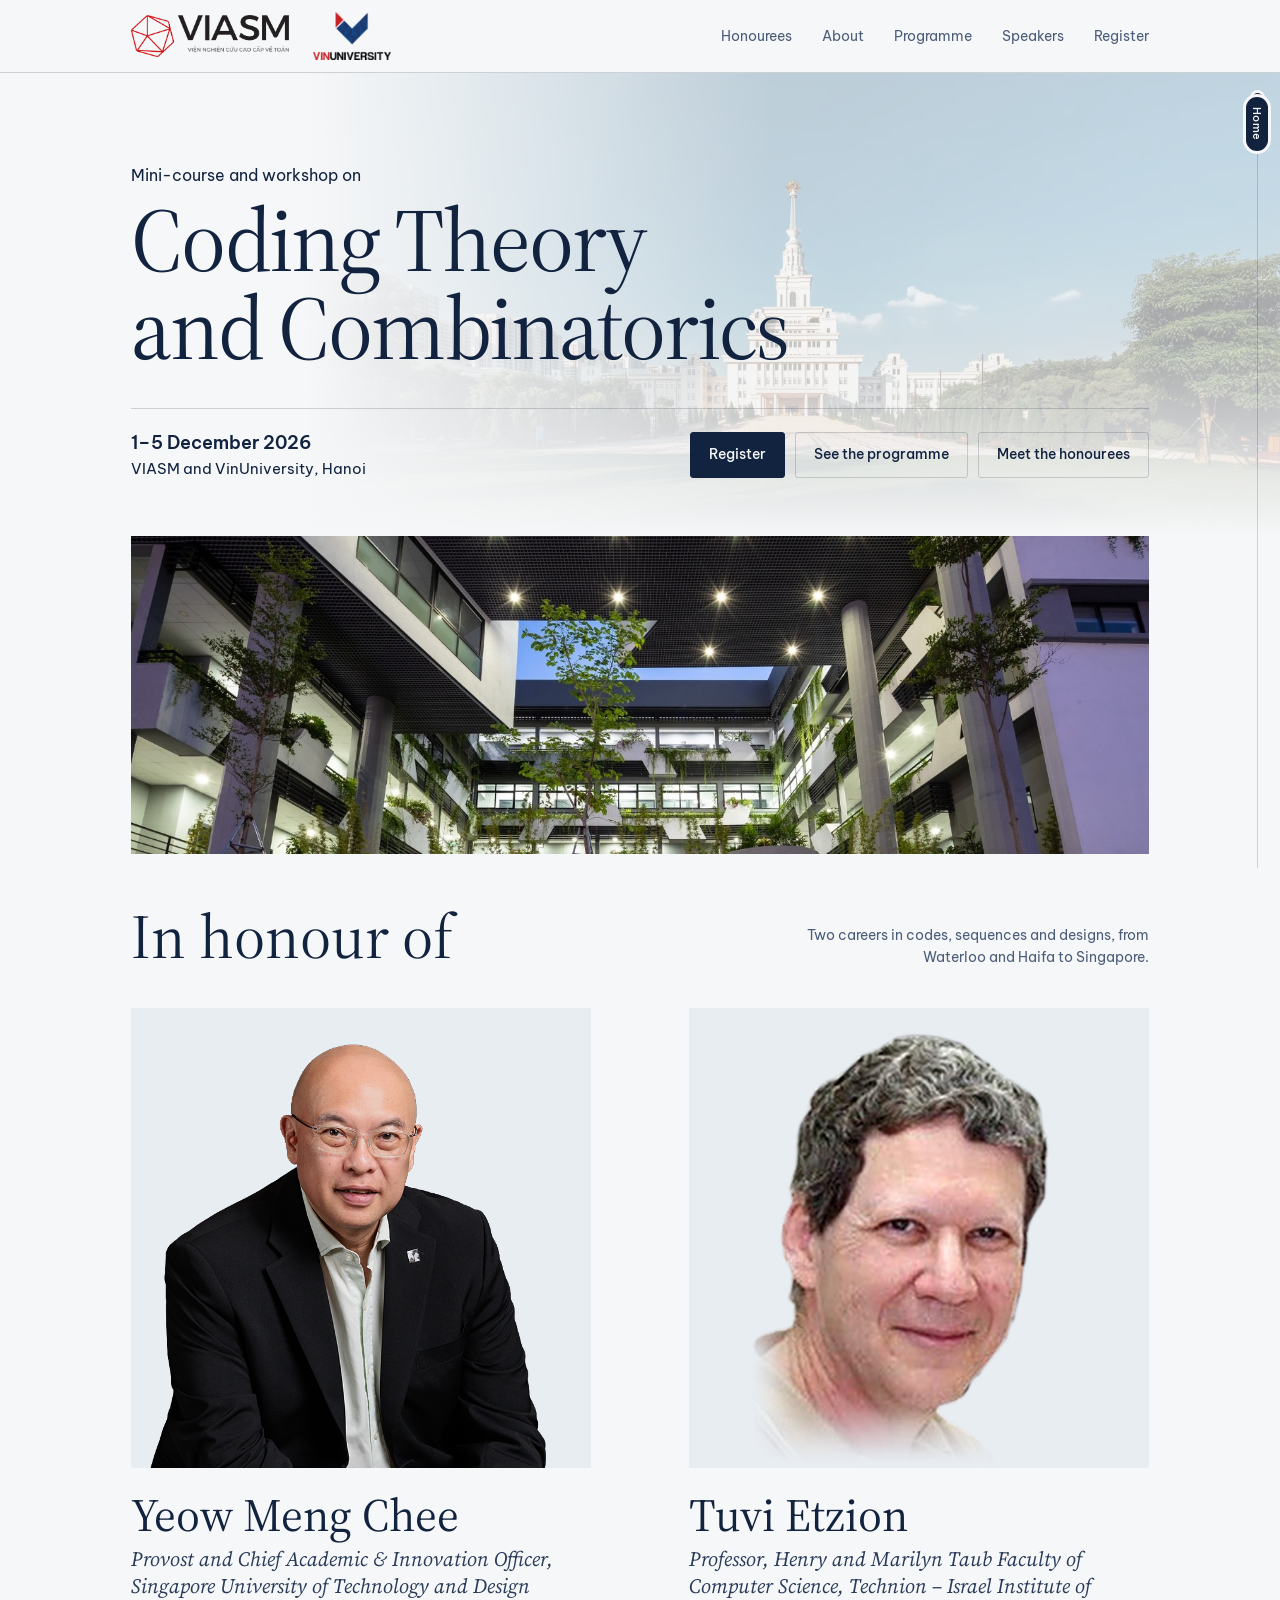
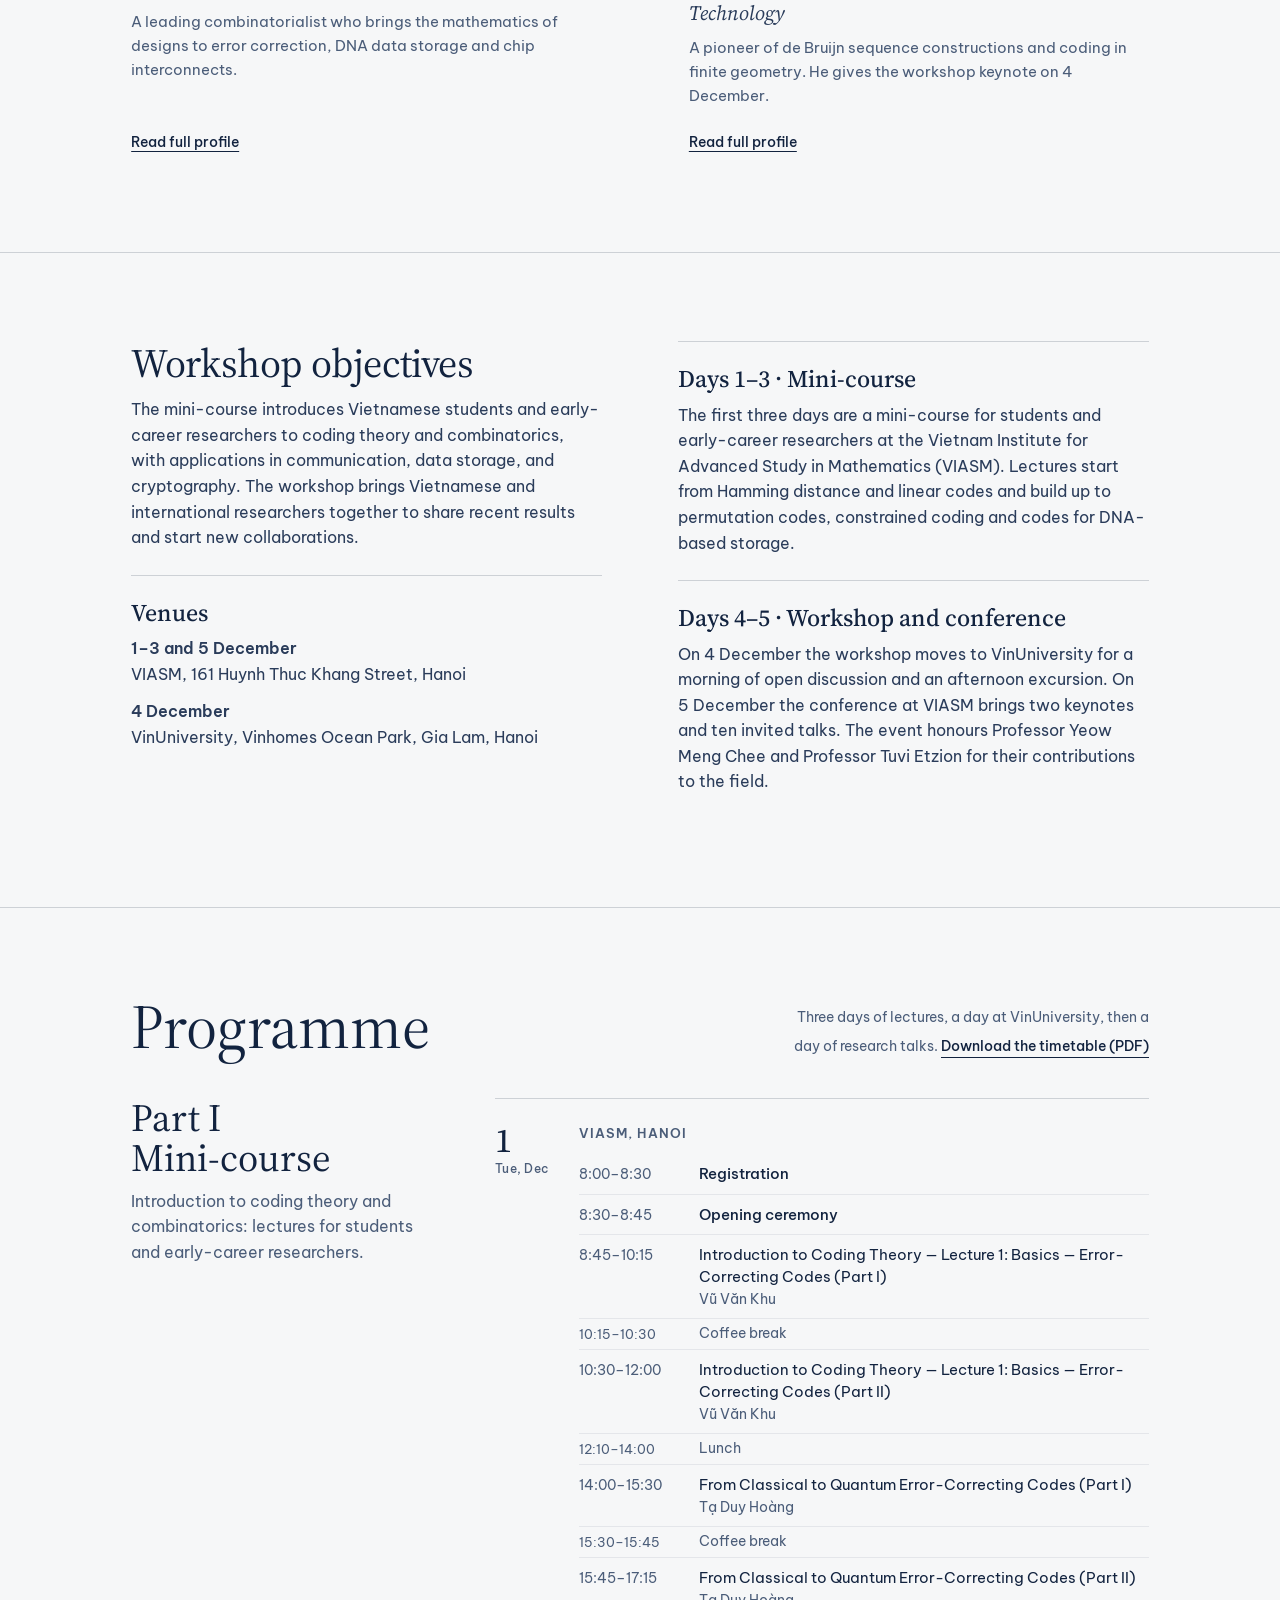
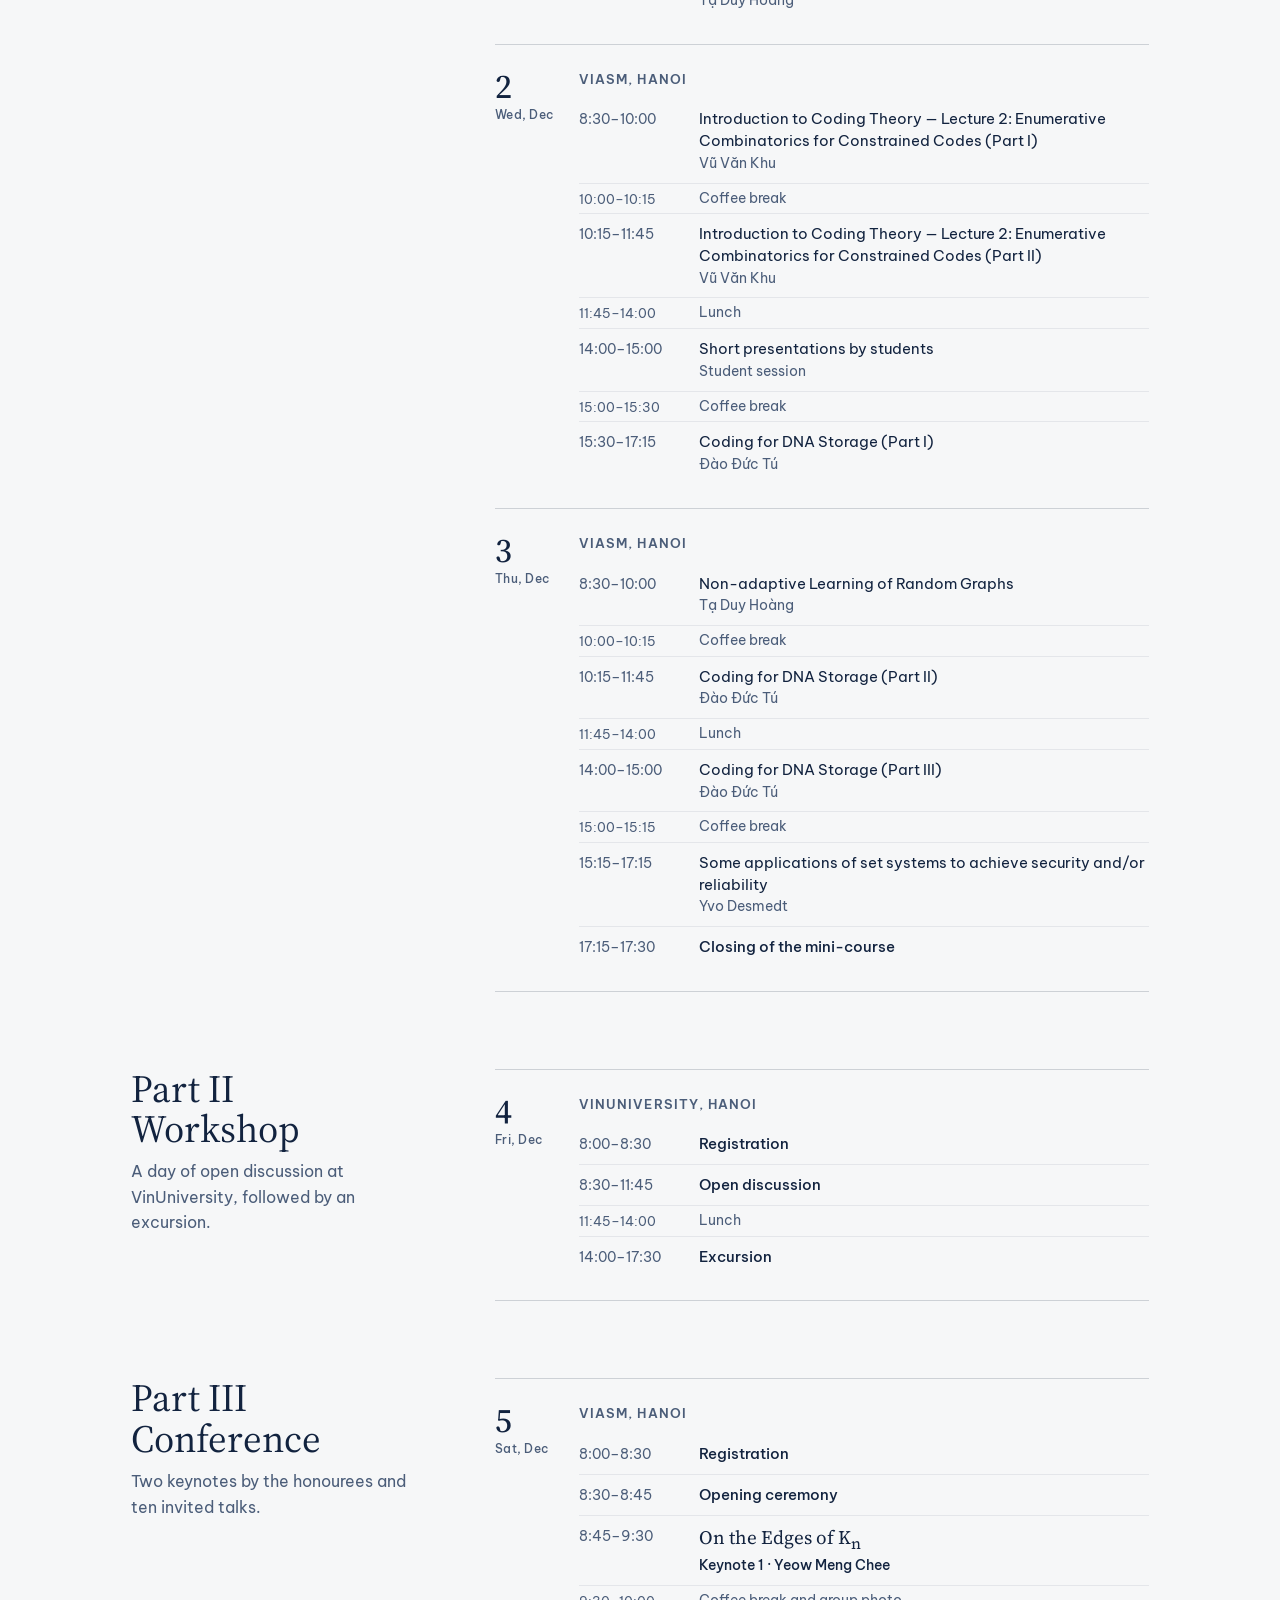
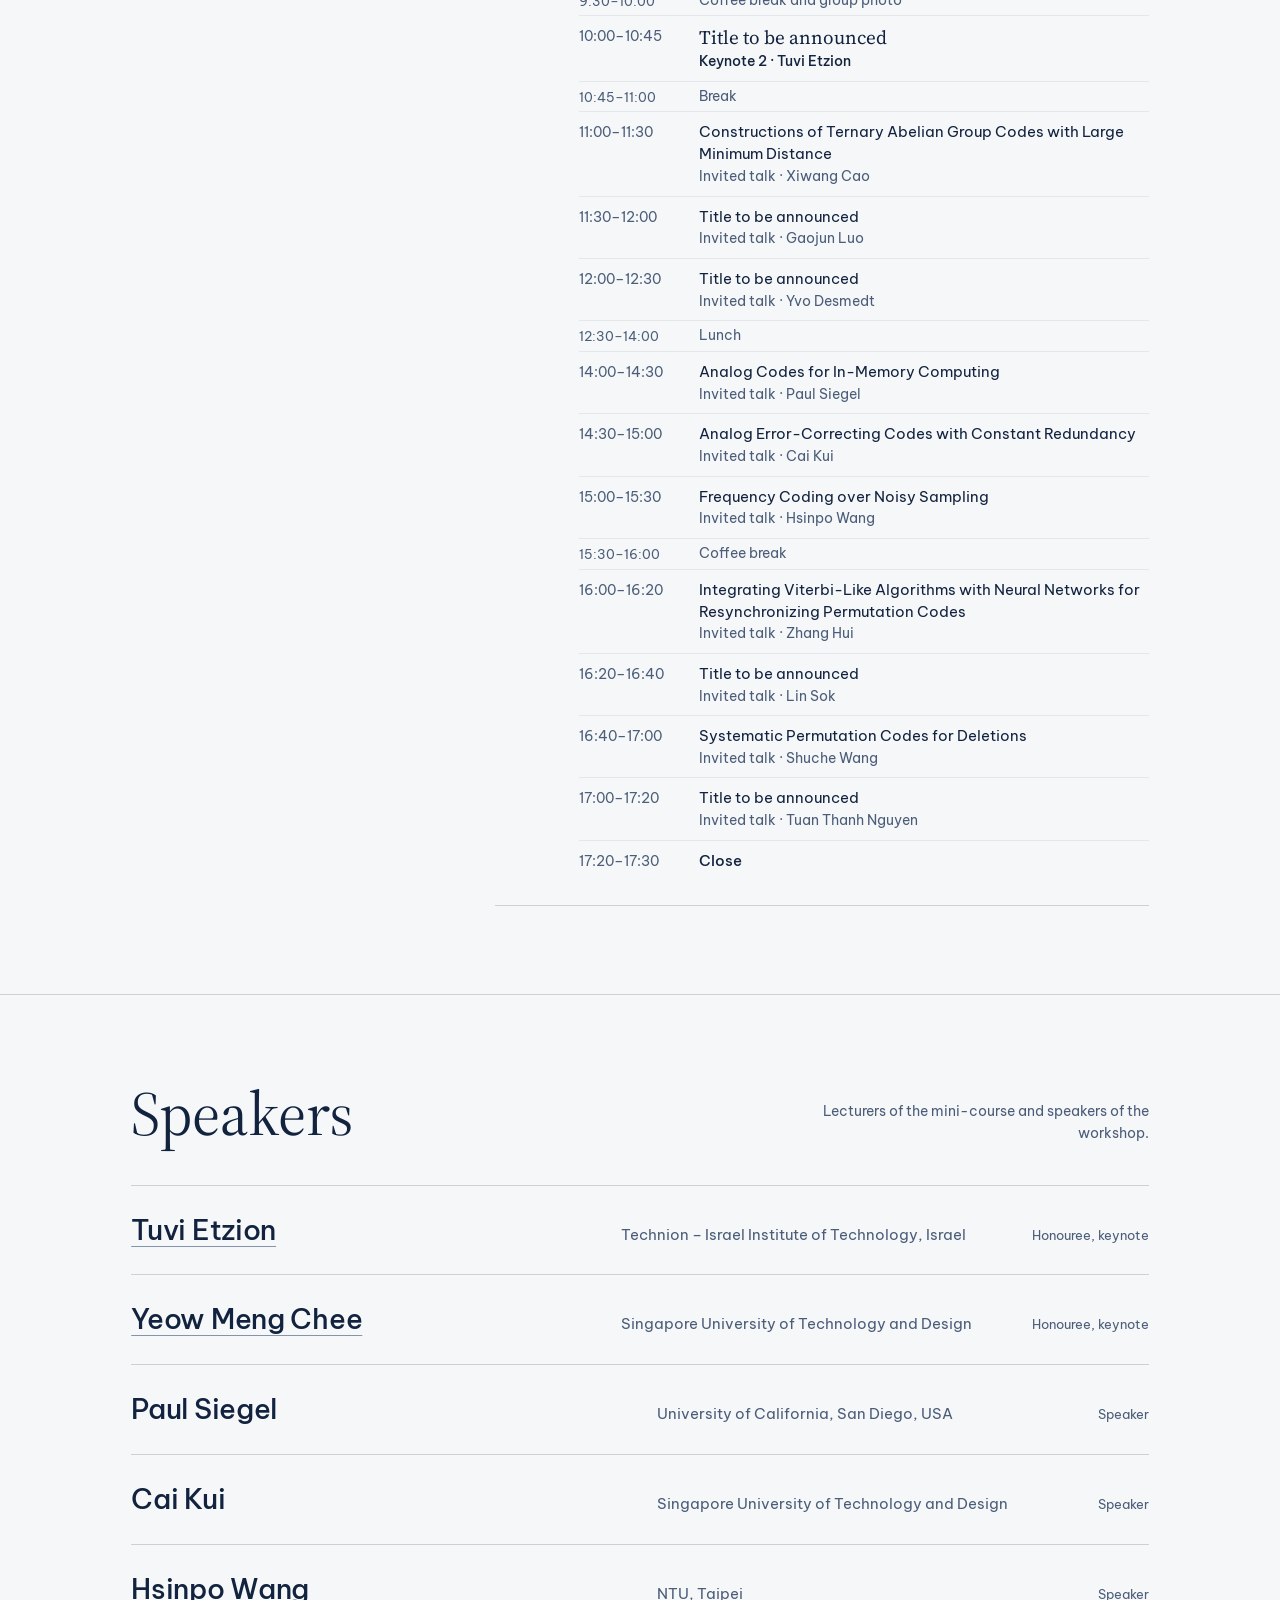
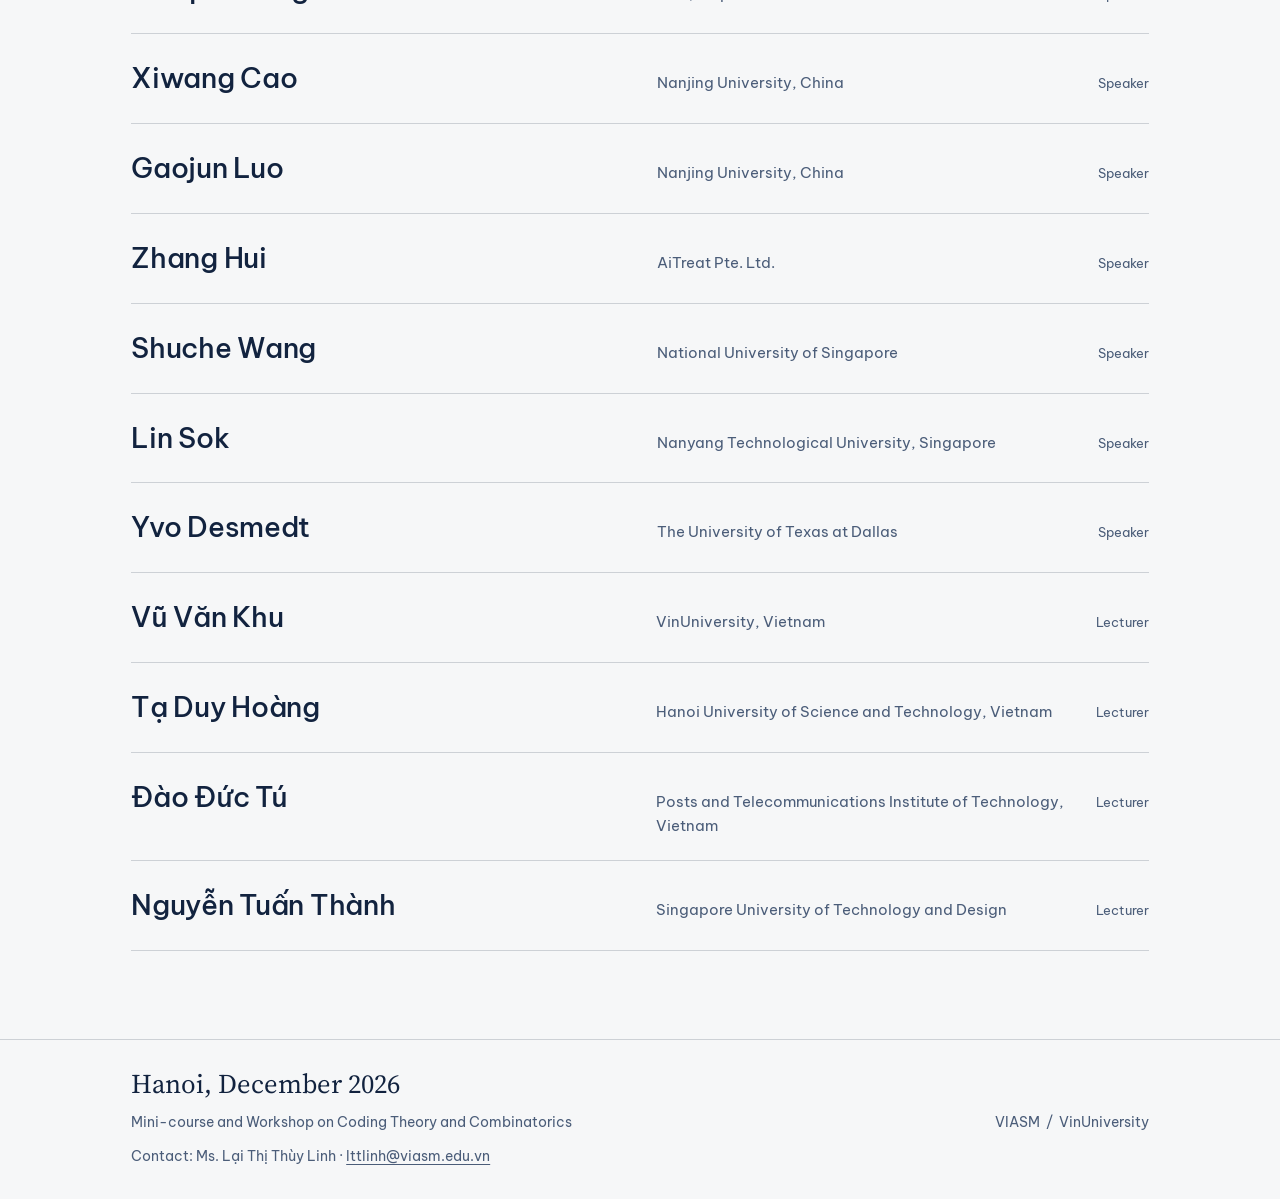
==== commit 0b0c40d5: "Merge remote-tracking branch 'origin/main'" ====
--- a/index.html
+++ b/index.html
@@ -18,8 +18,8 @@
       <img class="nav__logo--vinuni" src="assets/img/vinuni-logo.png" width="360" height="221" alt="VinUniversity">
     </a>
     <nav class="nav__links" aria-label="Main">
+      <a href="#honour">Honourees</a>
       <a href="#about">About</a>
-      <a href="#honour">Honourees</a>
       <a href="#programme">Programme</a>
       <a href="#speakers">Speakers</a>
       <a href="https://forms.gle/mkSYdP5ByqmbCSqA8">Register</a>
@@ -44,29 +44,9 @@
     </div>
   </section>
 
-  <!-- ================= ABOUT ================= -->
-  <section class="section" id="about">
-    <div class="wrap">
-      <figure class="about__photo"><img src="assets/img/viasm-building.jpg" width="1440" height="450" alt="VIASM campus courtyard in the evening"></figure>
-      <div class="about__grid">
-        <div>
-          <h2 class="about__statement">Workshop objectives</h2>
-          <p class="about__objective">The mini-course introduces Vietnamese students and early-career researchers to coding theory and combinatorics, with applications in communication, data storage, and cryptography. The workshop brings Vietnamese and international researchers together to share recent results and start new collaborations.</p>
-          <div class="about__cols about__venues">
-            <div>
-              <h3>Venues</h3>
-              <p><strong>1–3 and 5 December</strong><br>VIASM, 161 Huynh Thuc Khang Street, Hanoi</p>
-              <p><strong>4 December</strong><br>VinUniversity, Vinhomes Ocean Park, Gia Lam, Hanoi</p>
-            </div>
-          </div>
-        </div>
-        <div class="about__cols">
-          <div><h3>Days 1–3 · Mini-course</h3><p>The first three days are a mini-course for students and early-career researchers at the Vietnam Institute for Advanced Study in Mathematics (VIASM). Lectures start from Hamming distance and linear codes and build up to permutation codes, constrained coding and codes for DNA-based storage.</p></div>
-          <div><h3>Days 4–5 · Workshop and conference</h3><p>On 4 December the workshop moves to VinUniversity for a morning of open discussion and an afternoon excursion. On 5 December the conference at VIASM brings two keynotes and ten invited talks. The event honours Professor Yeow Meng Chee and Professor Tuvi Etzion for their contributions to the field.</p></div>
-        </div>
-      </div>
-    </div>
-  </section>
+  <div class="wrap campus-banner">
+    <figure class="about__photo"><img src="assets/img/viasm-building.jpg" width="1440" height="450" alt="VIASM campus courtyard in the evening"></figure>
+  </div>
 
   <!-- ================= HONOUREES ================= -->
   <section class="section" id="honour">
@@ -99,6 +79,29 @@
           <a class="text-link" href="etzion.html" aria-label="Read full profile of Tuvi Etzion">Read full profile</a>
         </div>
       </article>
+    </div>
+  </section>
+
+  <!-- ================= ABOUT ================= -->
+  <section class="section" id="about">
+    <div class="wrap">
+      <div class="about__grid">
+        <div>
+          <h2 class="about__statement">Workshop objectives</h2>
+          <p class="about__objective">The mini-course introduces Vietnamese students and early-career researchers to coding theory and combinatorics, with applications in communication, data storage, and cryptography. The workshop brings Vietnamese and international researchers together to share recent results and start new collaborations.</p>
+          <div class="about__cols about__venues">
+            <div>
+              <h3>Venues</h3>
+              <p><strong>1–3 and 5 December</strong><br>VIASM, 161 Huynh Thuc Khang Street, Hanoi</p>
+              <p><strong>4 December</strong><br>VinUniversity, Vinhomes Ocean Park, Gia Lam, Hanoi</p>
+            </div>
+          </div>
+        </div>
+        <div class="about__cols">
+          <div><h3>Days 1–3 · Mini-course</h3><p>The first three days are a mini-course for students and early-career researchers at the Vietnam Institute for Advanced Study in Mathematics (VIASM). Lectures start from Hamming distance and linear codes and build up to permutation codes, constrained coding and codes for DNA-based storage.</p></div>
+          <div><h3>Days 4–5 · Workshop and conference</h3><p>On 4 December the workshop moves to VinUniversity for a morning of open discussion and an afternoon excursion. On 5 December the conference at VIASM brings two keynotes and ten invited talks. The event honours Professor Yeow Meng Chee and Professor Tuvi Etzion for their contributions to the field.</p></div>
+        </div>
+      </div>
     </div>
   </section>
 
--- a/assets/css/style.css
+++ b/assets/css/style.css
@@ -131,7 +131,7 @@
    ========================================================= */
 .section { padding: clamp(48px, 7vw, 88px) 0; }
 .section + .section { border-top: 1px solid var(--line); }
-.hero + .section { padding-top: 0; }
+.campus-banner + .section { padding-top: 0; }
 .about__photo { margin: 0 0 clamp(28px, 5vw, 52px); aspect-ratio: 16 / 5; }
 .about__photo img { width: 100%; height: 100%; object-fit: cover; }
 .about__grid { display: grid; grid-template-columns: 1fr 1fr; gap: clamp(32px, 6vw, 96px); align-items: start; }
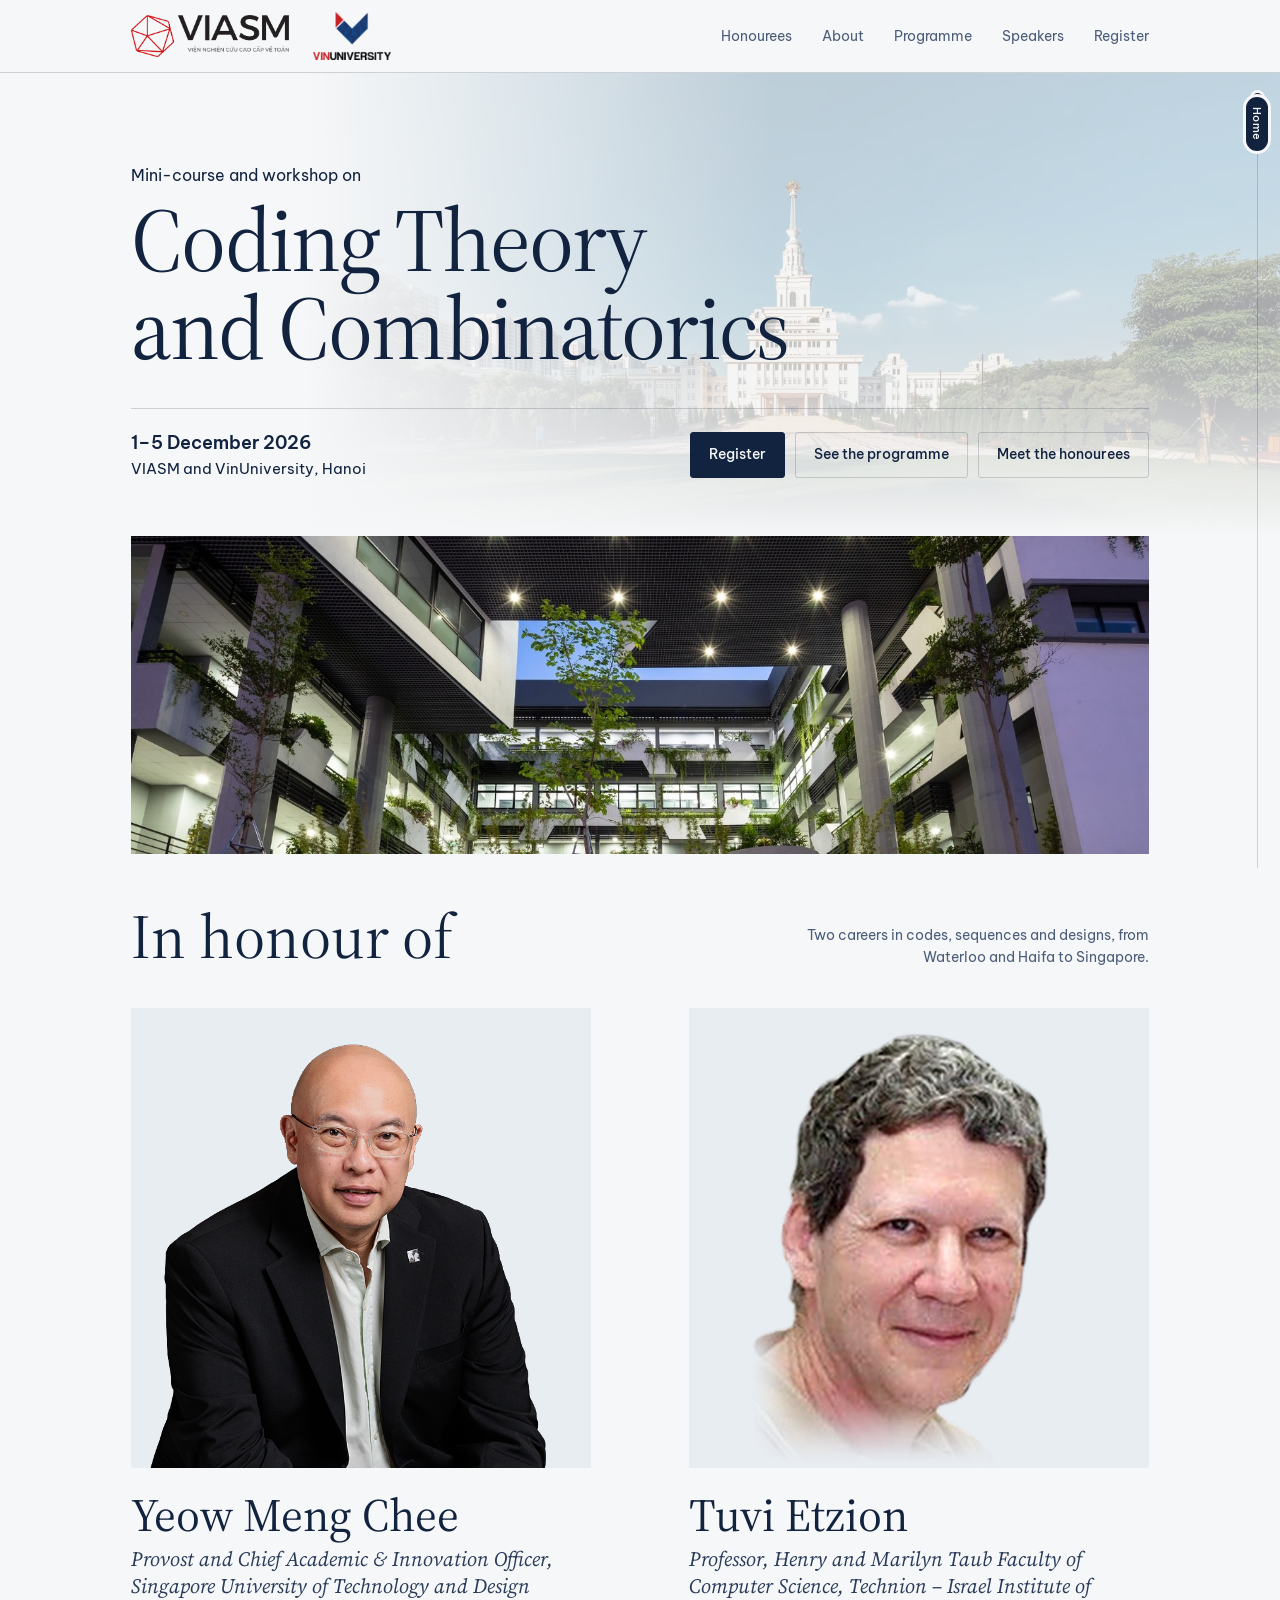
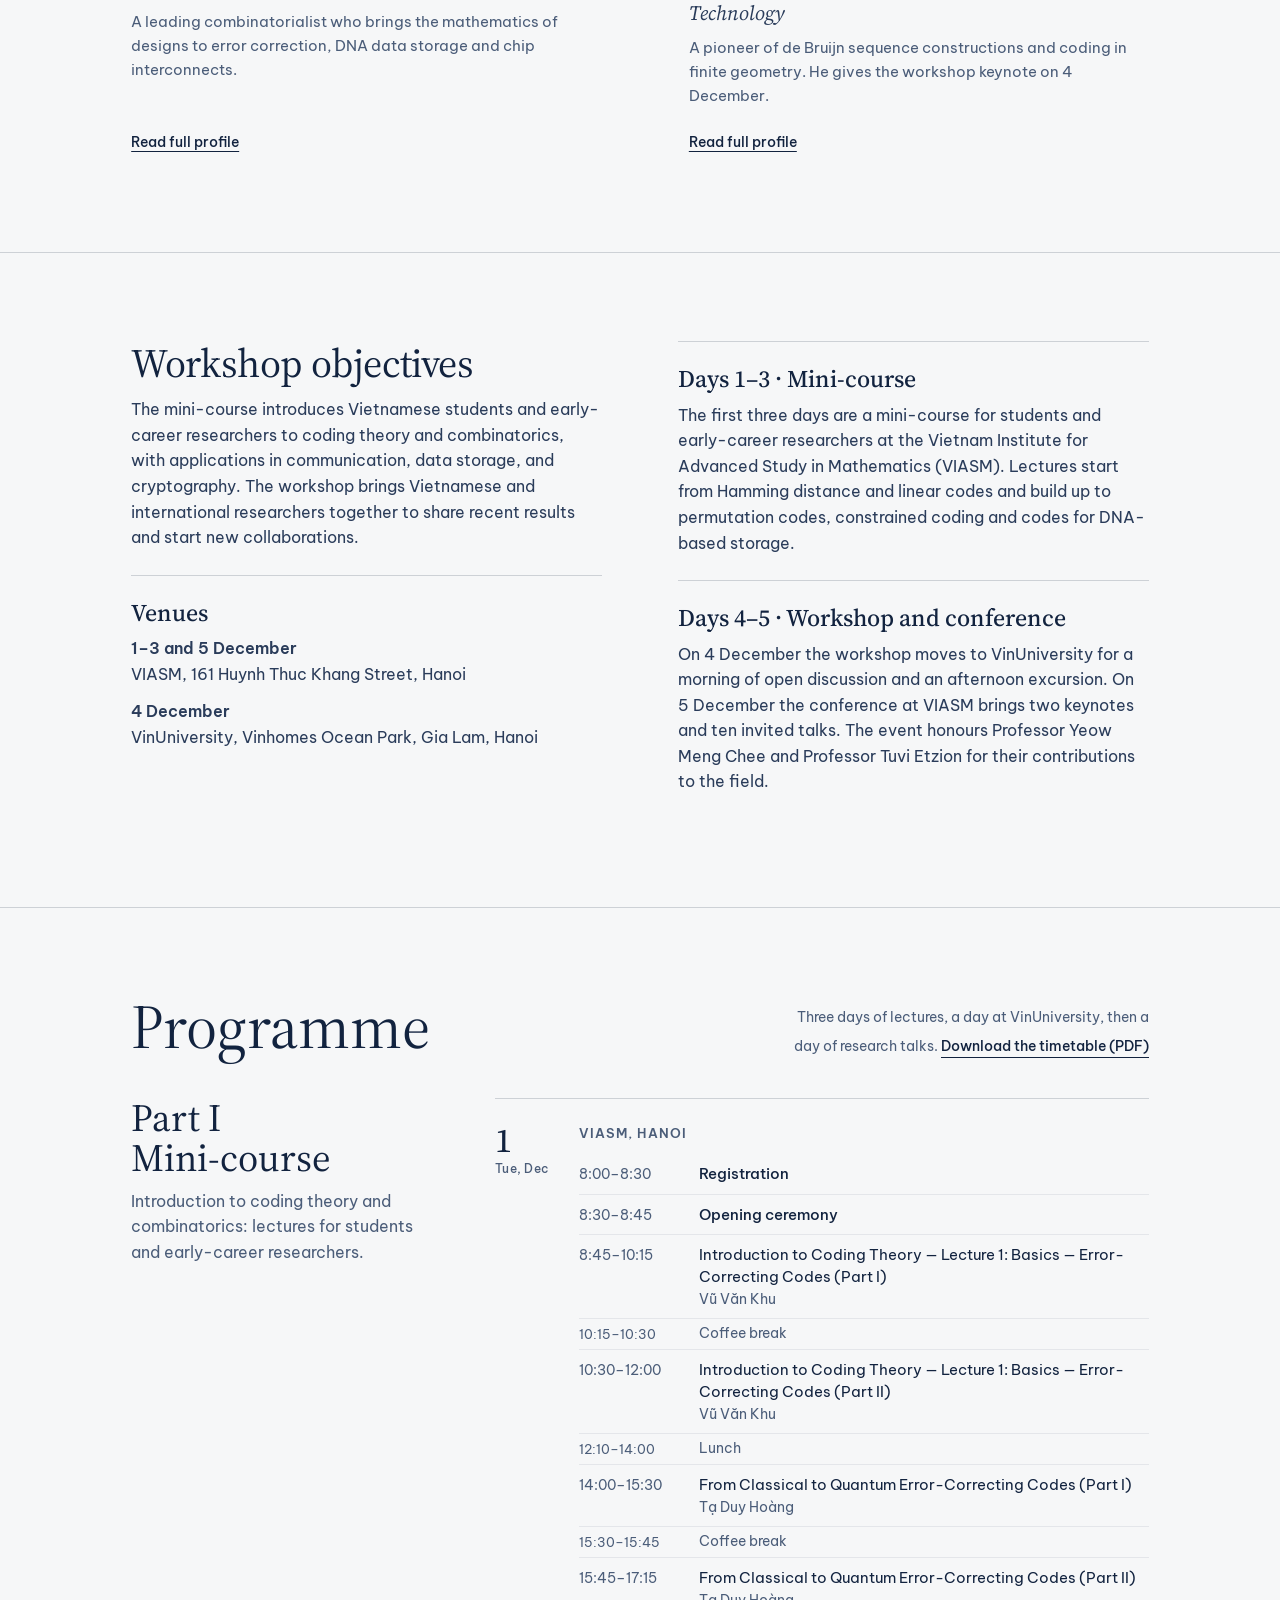
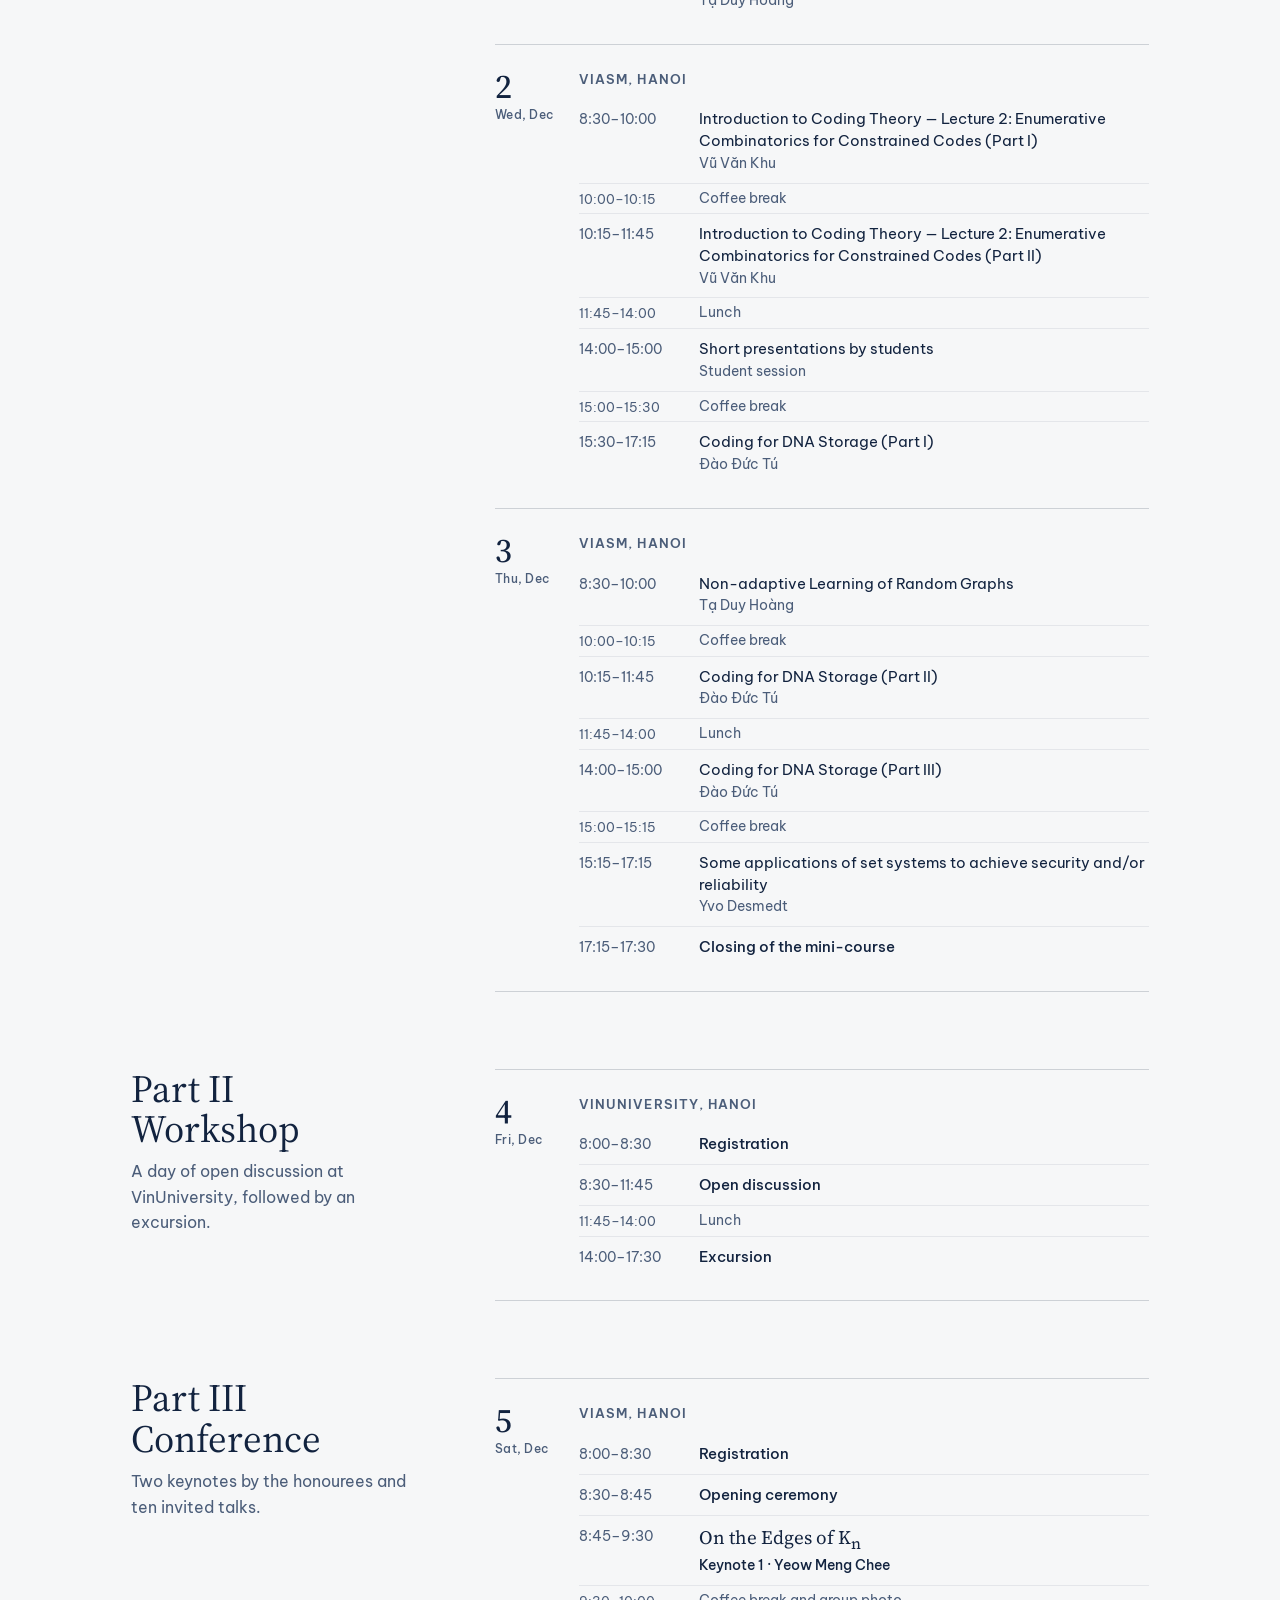
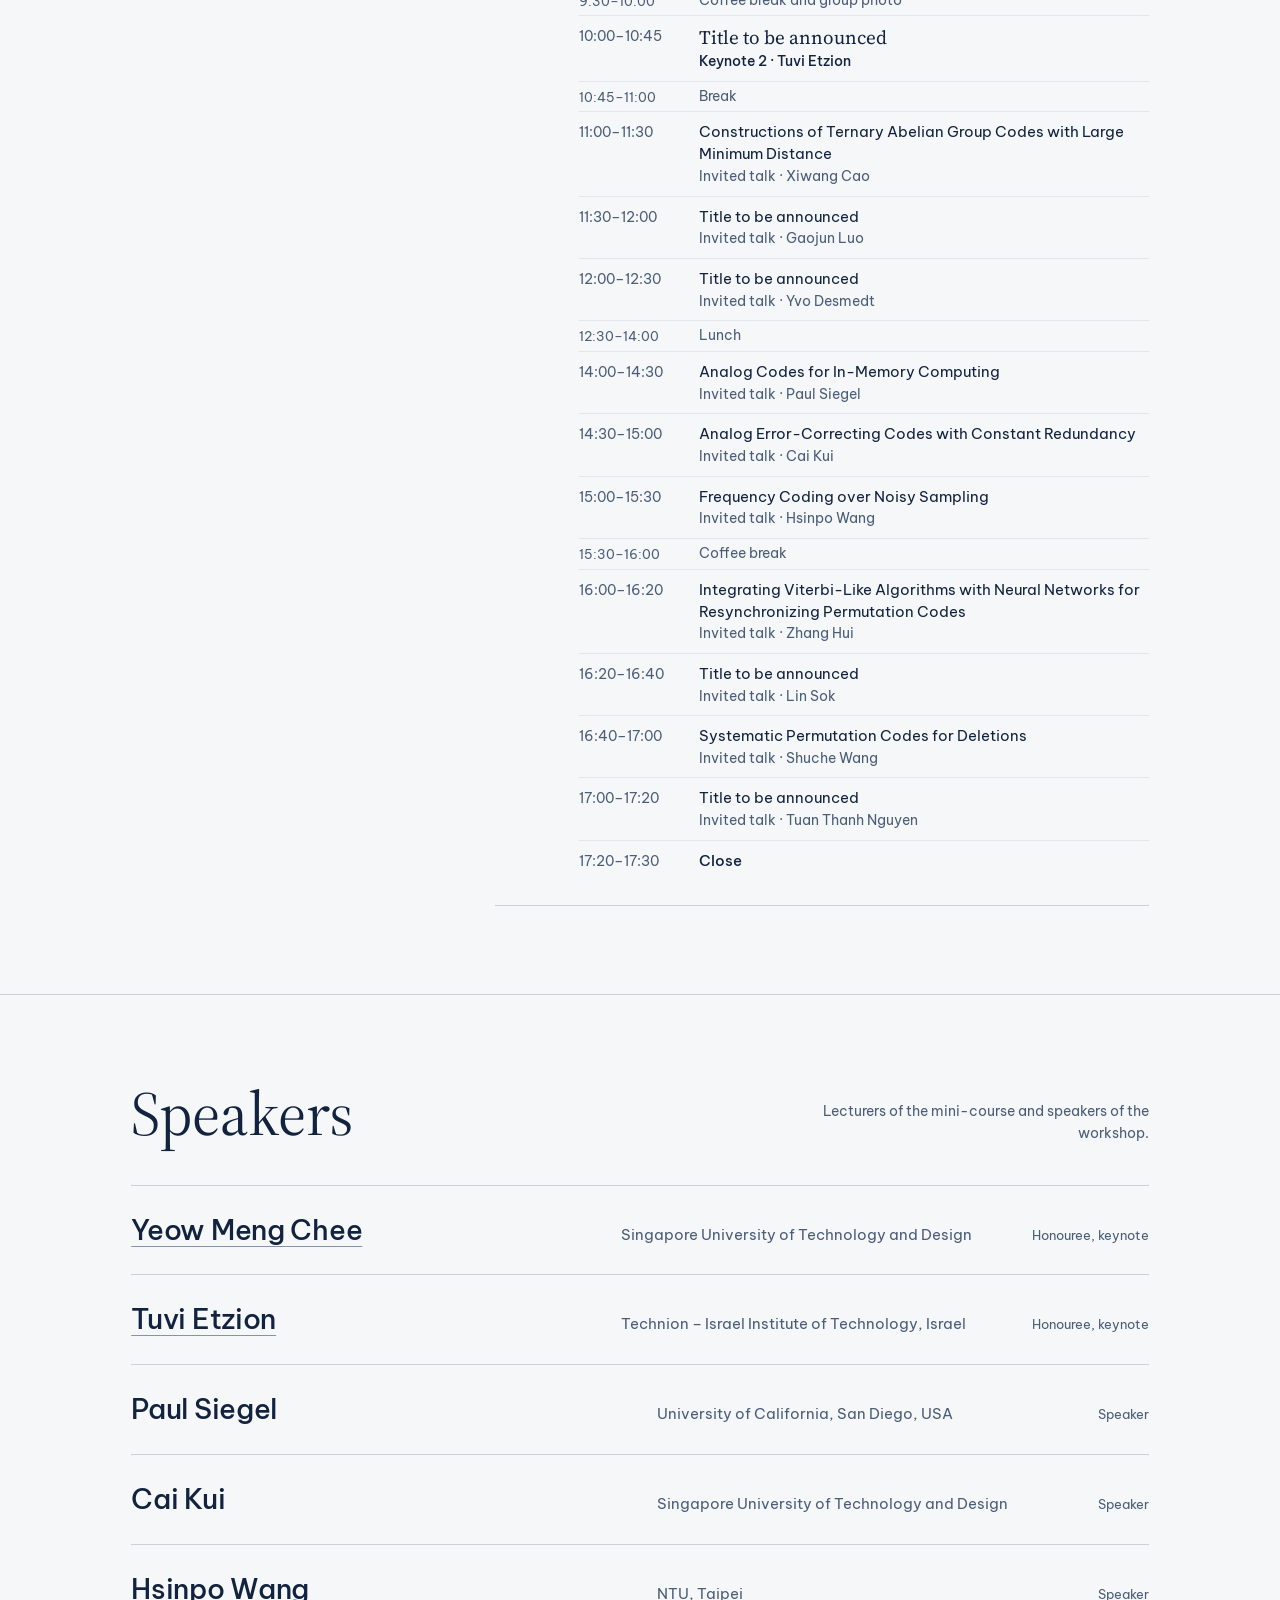
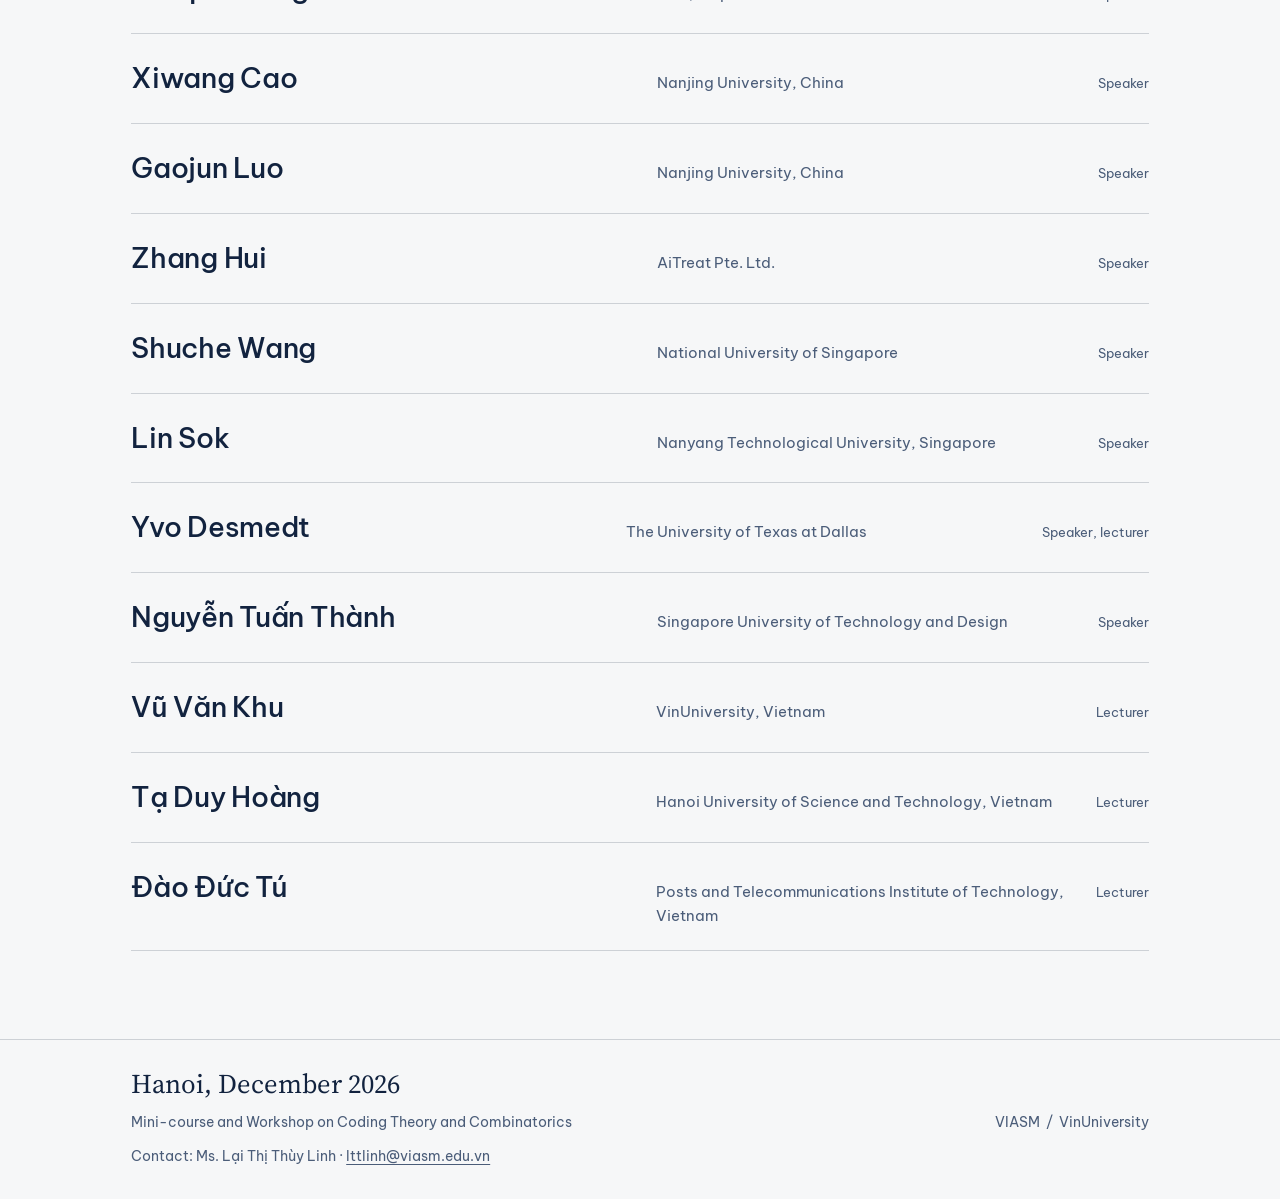
==== commit 47429427: "Update speakers" ====
--- a/index.html
+++ b/index.html
@@ -235,8 +235,8 @@
     </header>
     <div class="wrap">
       <ul class="speakers">
+        <li><a class="speaker speaker--link" href="chee.html"><span class="speaker__name">Yeow Meng Chee</span><span class="speaker__aff">Singapore University of Technology and Design</span><span class="speaker__tag">Honouree, keynote</span></a></li>
         <li><a class="speaker speaker--link" href="etzion.html"><span class="speaker__name">Tuvi Etzion</span><span class="speaker__aff">Technion – Israel Institute of Technology, Israel</span><span class="speaker__tag">Honouree, keynote</span></a></li>
-        <li><a class="speaker speaker--link" href="chee.html"><span class="speaker__name">Yeow Meng Chee</span><span class="speaker__aff">Singapore University of Technology and Design</span><span class="speaker__tag">Honouree, keynote</span></a></li>
         <li class="speaker"><span class="speaker__name">Paul Siegel</span><span class="speaker__aff">University of California, San Diego, USA</span><span class="speaker__tag">Speaker</span></li>
         <li class="speaker"><span class="speaker__name">Cai Kui</span><span class="speaker__aff">Singapore University of Technology and Design</span><span class="speaker__tag">Speaker</span></li>
         <li class="speaker"><span class="speaker__name">Hsinpo Wang</span><span class="speaker__aff">NTU, Taipei</span><span class="speaker__tag">Speaker</span></li>
@@ -245,11 +245,11 @@
         <li class="speaker"><span class="speaker__name">Zhang Hui</span><span class="speaker__aff">AiTreat Pte. Ltd.</span><span class="speaker__tag">Speaker</span></li>
         <li class="speaker"><span class="speaker__name">Shuche Wang</span><span class="speaker__aff">National University of Singapore</span><span class="speaker__tag">Speaker</span></li>
         <li class="speaker"><span class="speaker__name">Lin Sok</span><span class="speaker__aff">Nanyang Technological University, Singapore</span><span class="speaker__tag">Speaker</span></li>
-        <li class="speaker"><span class="speaker__name">Yvo Desmedt</span><span class="speaker__aff">The University of Texas at Dallas</span><span class="speaker__tag">Speaker</span></li>
+        <li class="speaker"><span class="speaker__name">Yvo Desmedt</span><span class="speaker__aff">The University of Texas at Dallas</span><span class="speaker__tag">Speaker, lecturer</span></li>
+        <li class="speaker"><span class="speaker__name">Nguyễn Tuấn Thành</span><span class="speaker__aff">Singapore University of Technology and Design</span><span class="speaker__tag">Speaker</span></li>
         <li class="speaker"><span class="speaker__name">Vũ Văn Khu</span><span class="speaker__aff">VinUniversity, Vietnam</span><span class="speaker__tag">Lecturer</span></li>
         <li class="speaker"><span class="speaker__name">Tạ Duy Hoàng</span><span class="speaker__aff">Hanoi University of Science and Technology, Vietnam</span><span class="speaker__tag">Lecturer</span></li>
         <li class="speaker"><span class="speaker__name">Đào Đức Tú</span><span class="speaker__aff">Posts and Telecommunications Institute of Technology, Vietnam</span><span class="speaker__tag">Lecturer</span></li>
-        <li class="speaker"><span class="speaker__name">Nguyễn Tuấn Thành</span><span class="speaker__aff">Singapore University of Technology and Design</span><span class="speaker__tag">Lecturer</span></li>
       </ul>
     </div>
   </section>
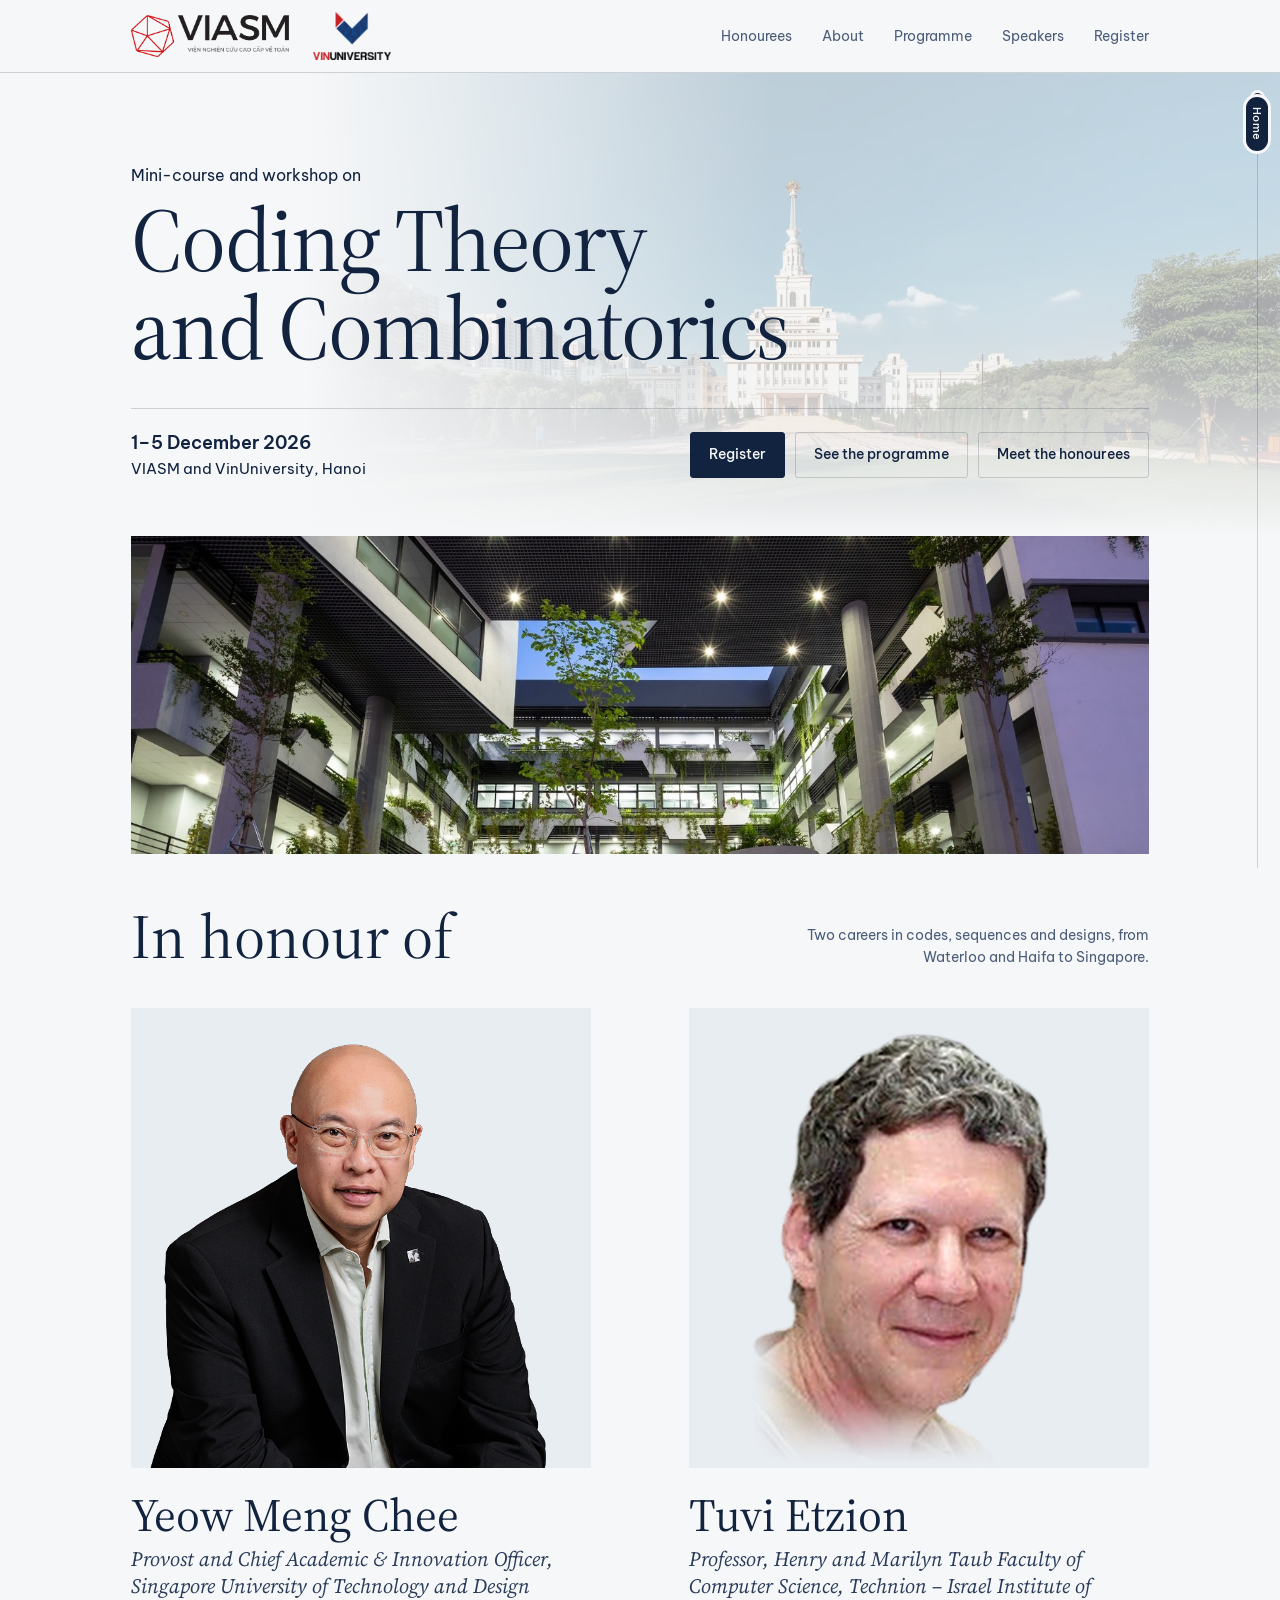
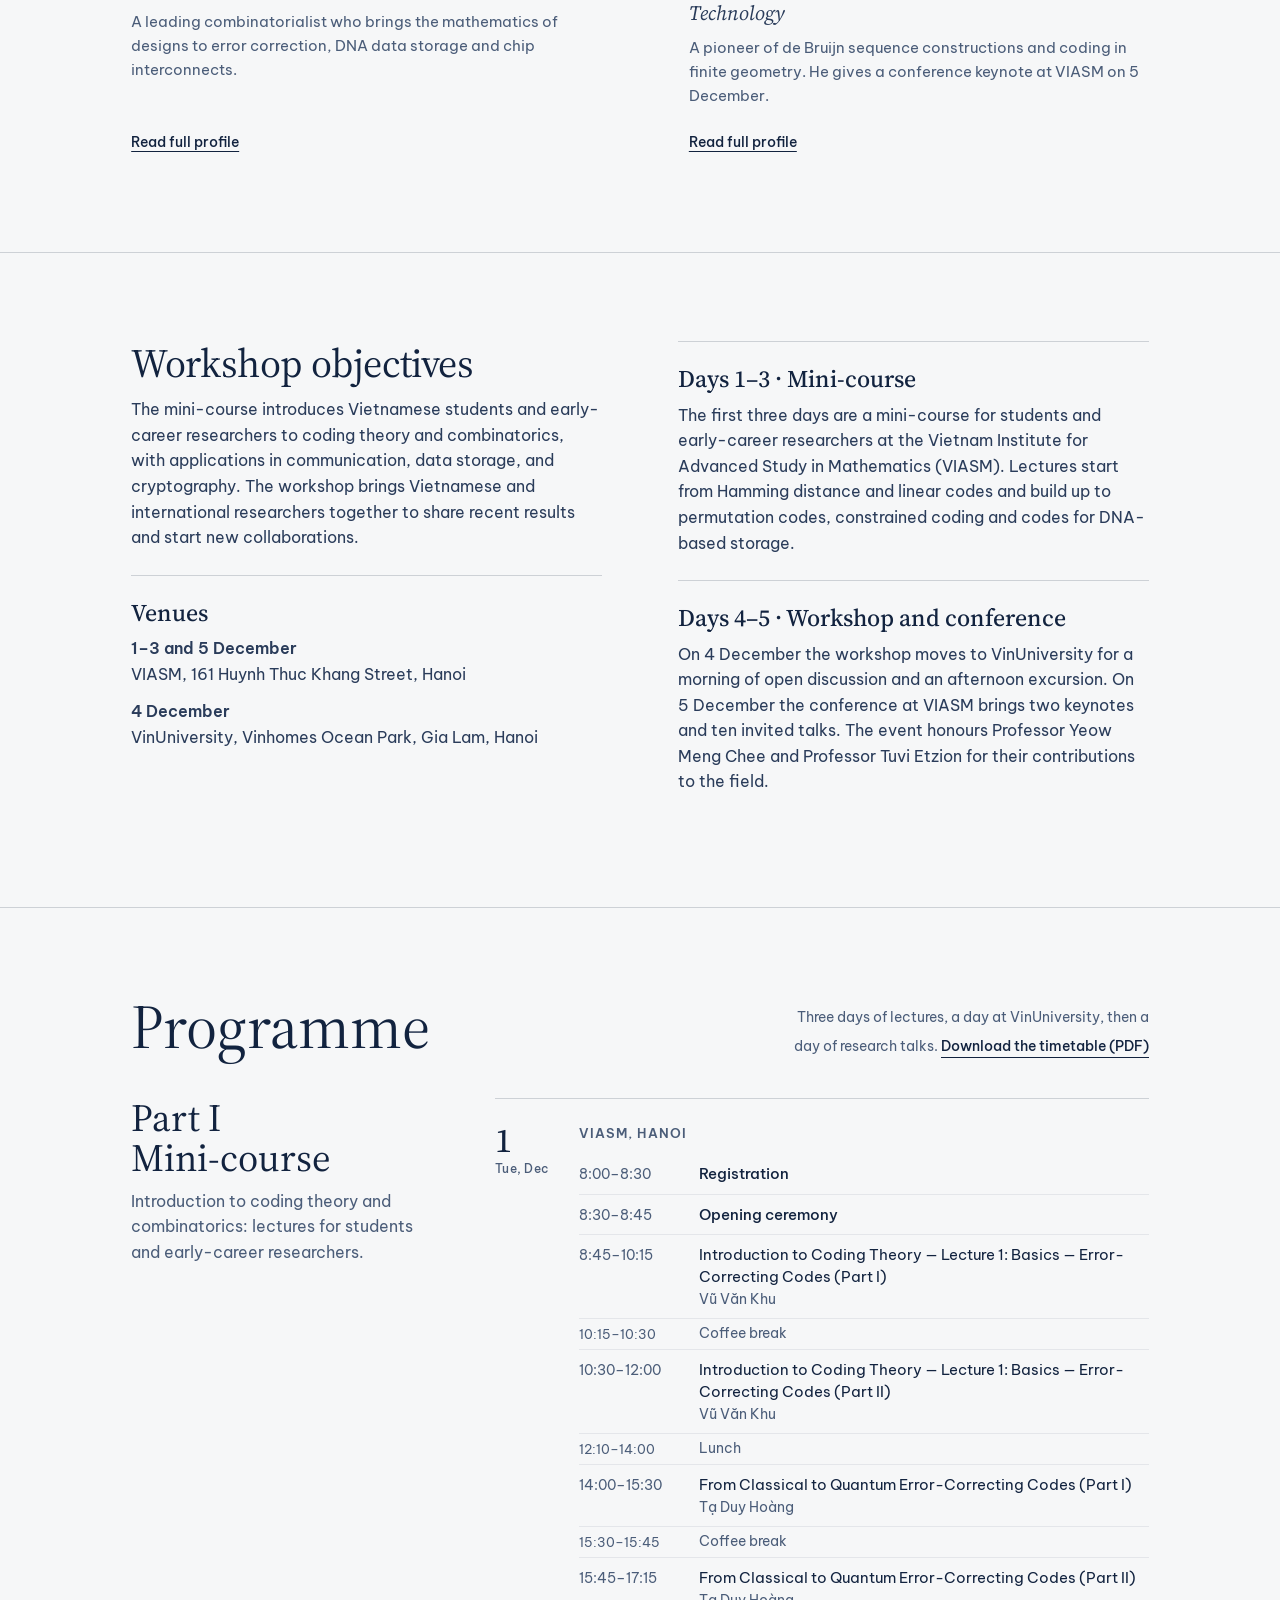
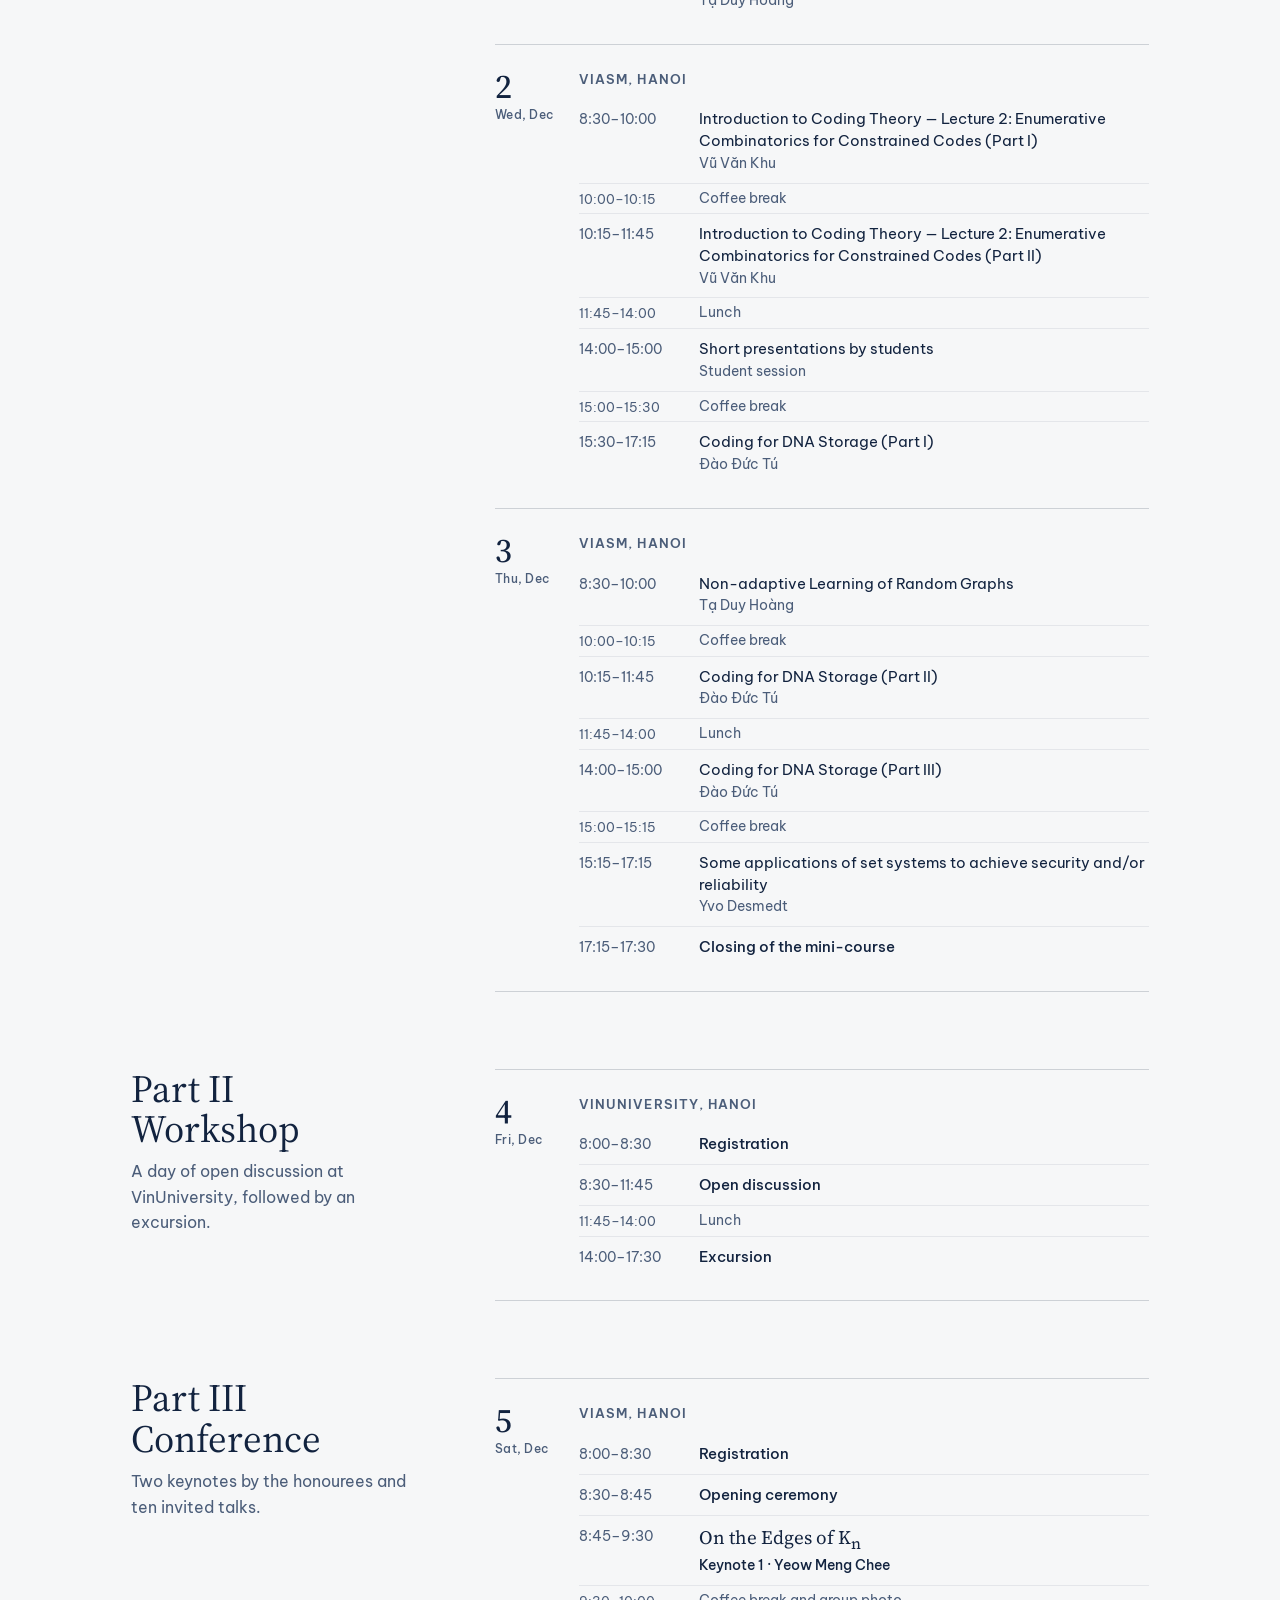
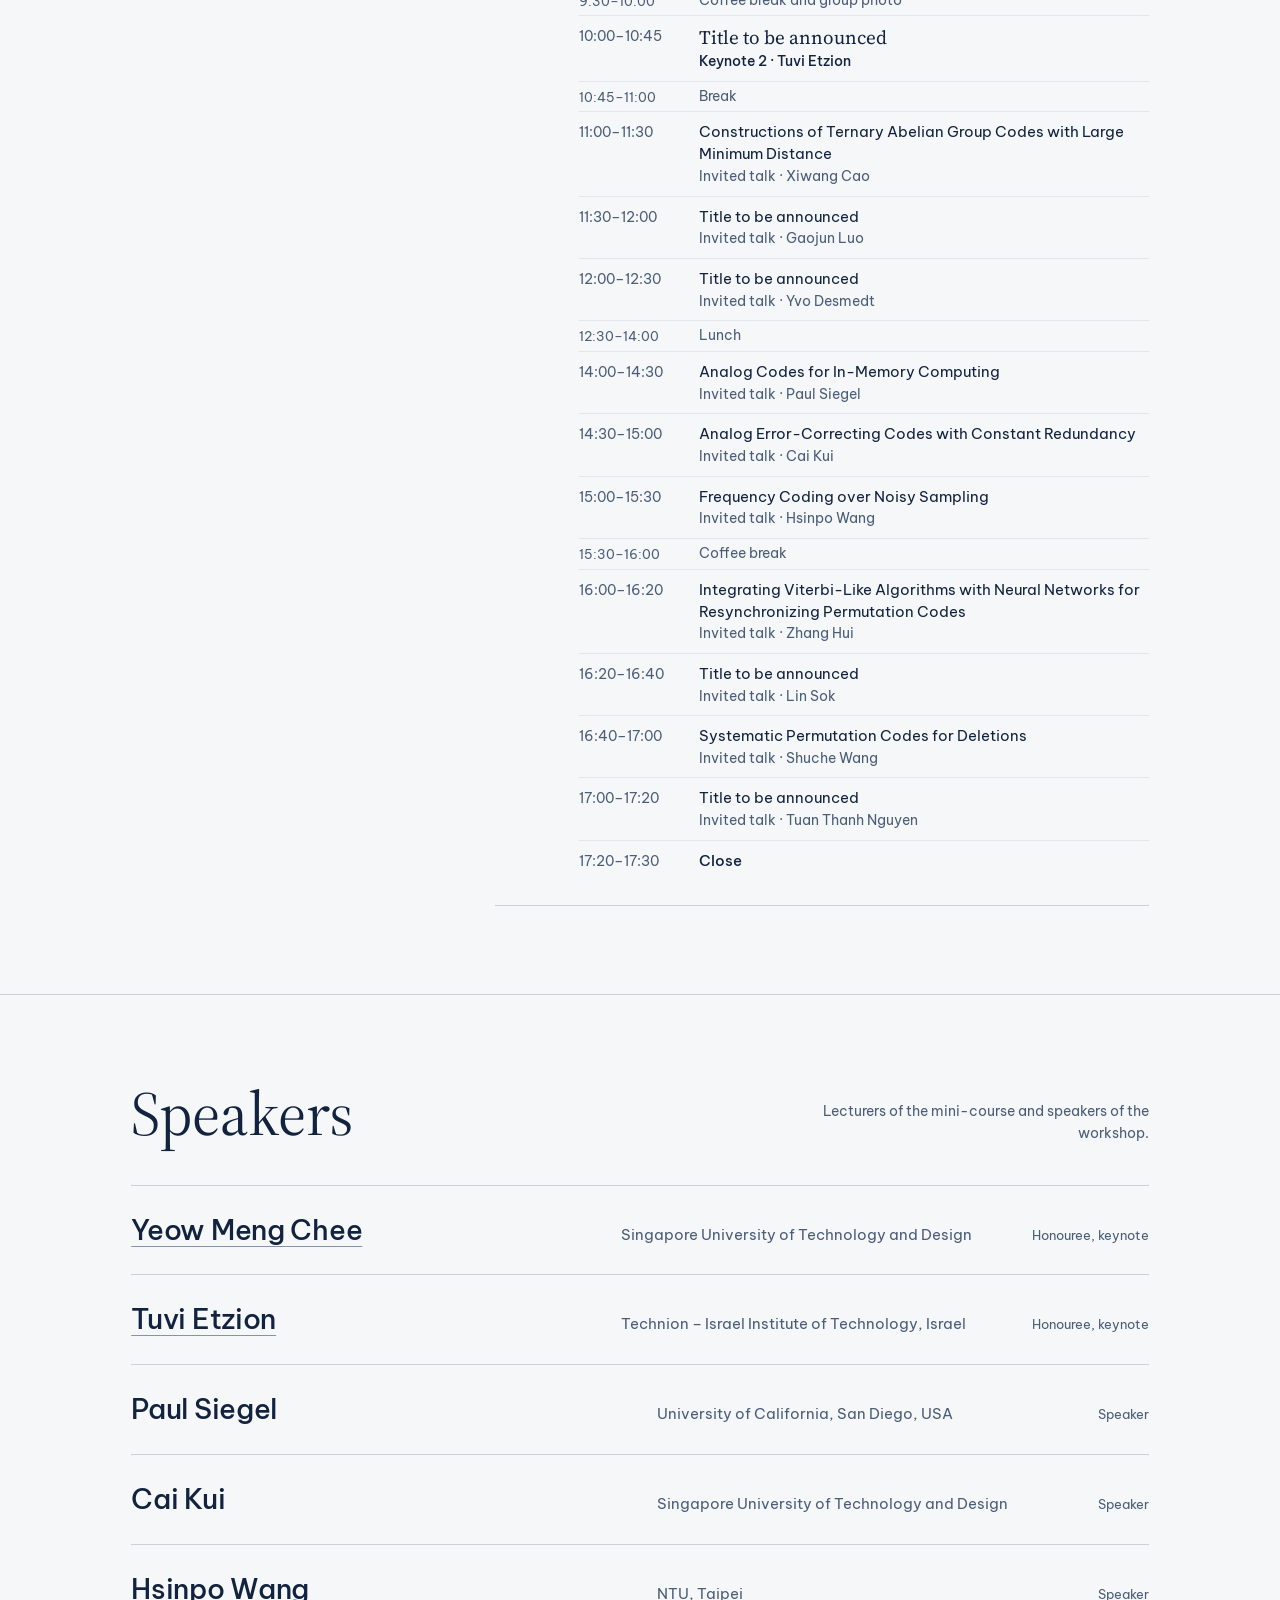
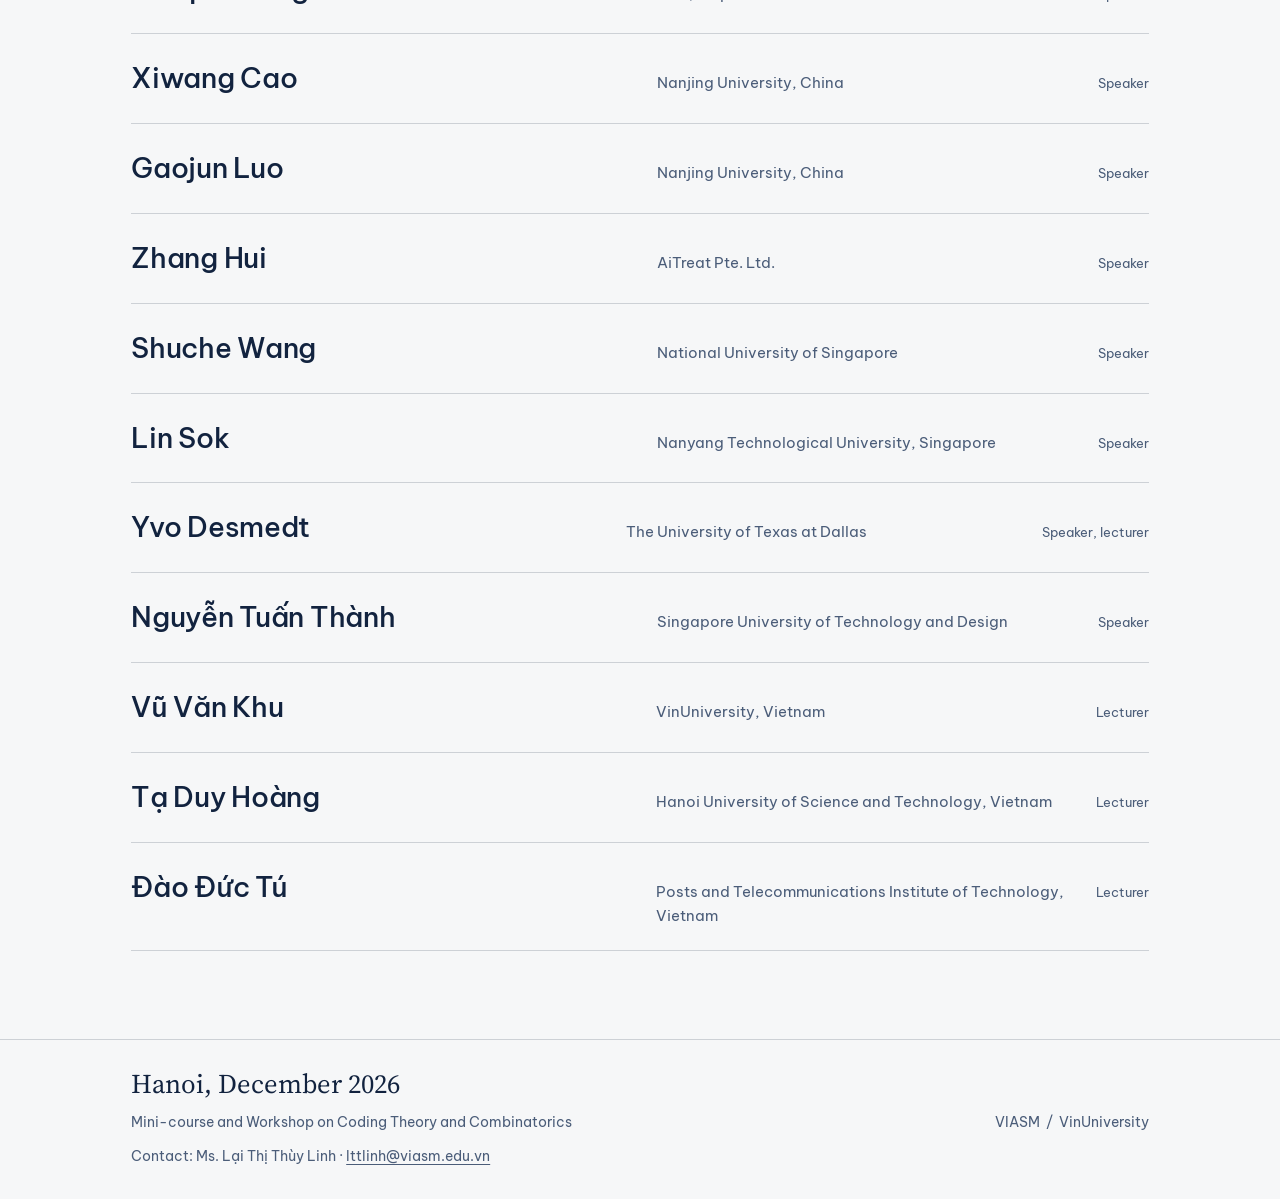
==== commit 8b3793b2: "Update and modify 2 professor page" ====
--- a/index.html
+++ b/index.html
@@ -75,7 +75,7 @@
         <div class="honoree__text">
           <h3 class="honoree__name">Tuvi Etzion</h3>
           <p class="honoree__role">Professor, Henry and Marilyn Taub Faculty of Computer Science, Technion – Israel Institute of Technology</p>
-          <p class="honoree__note">A pioneer of de Bruijn sequence constructions and coding in finite geometry. He gives the workshop keynote on 4 December.</p>
+          <p class="honoree__note">A pioneer of de Bruijn sequence constructions and coding in finite geometry. He gives a conference keynote at VIASM on 5 December.</p>
           <a class="text-link" href="etzion.html" aria-label="Read full profile of Tuvi Etzion">Read full profile</a>
         </div>
       </article>
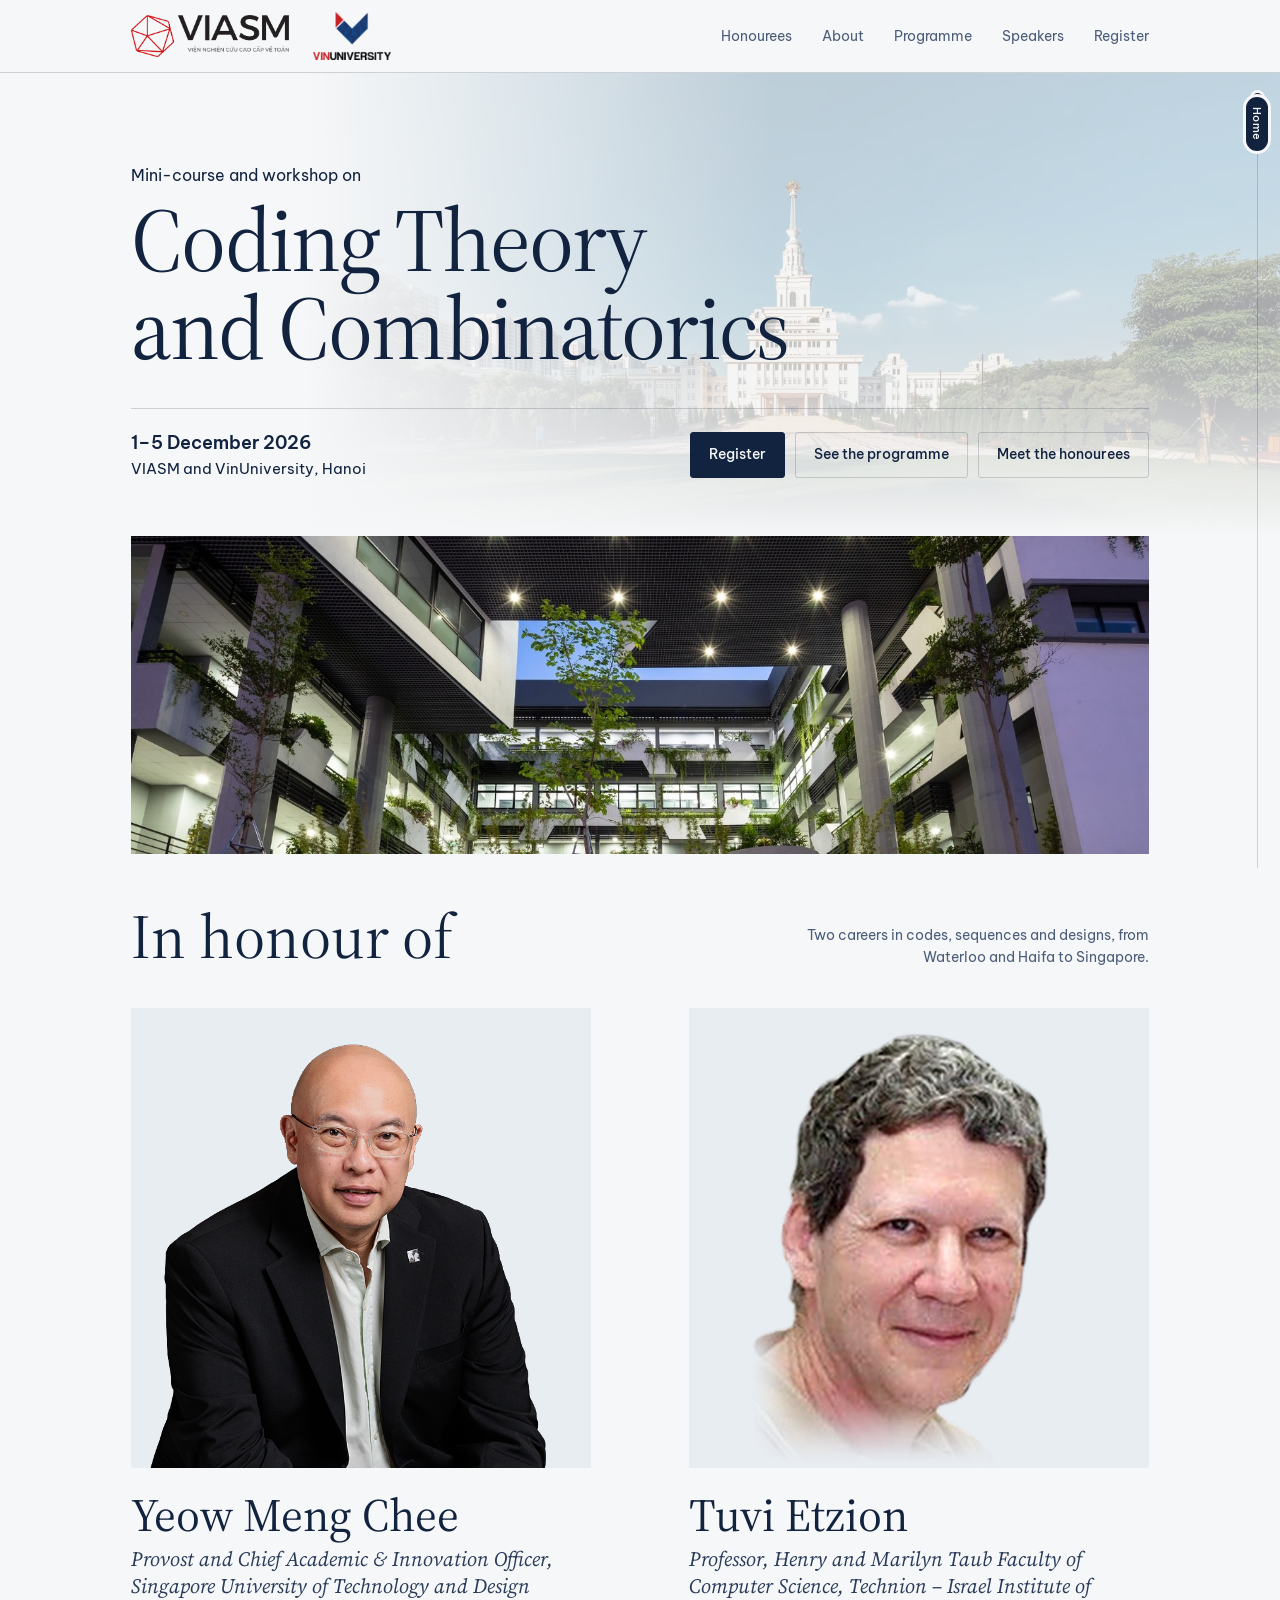
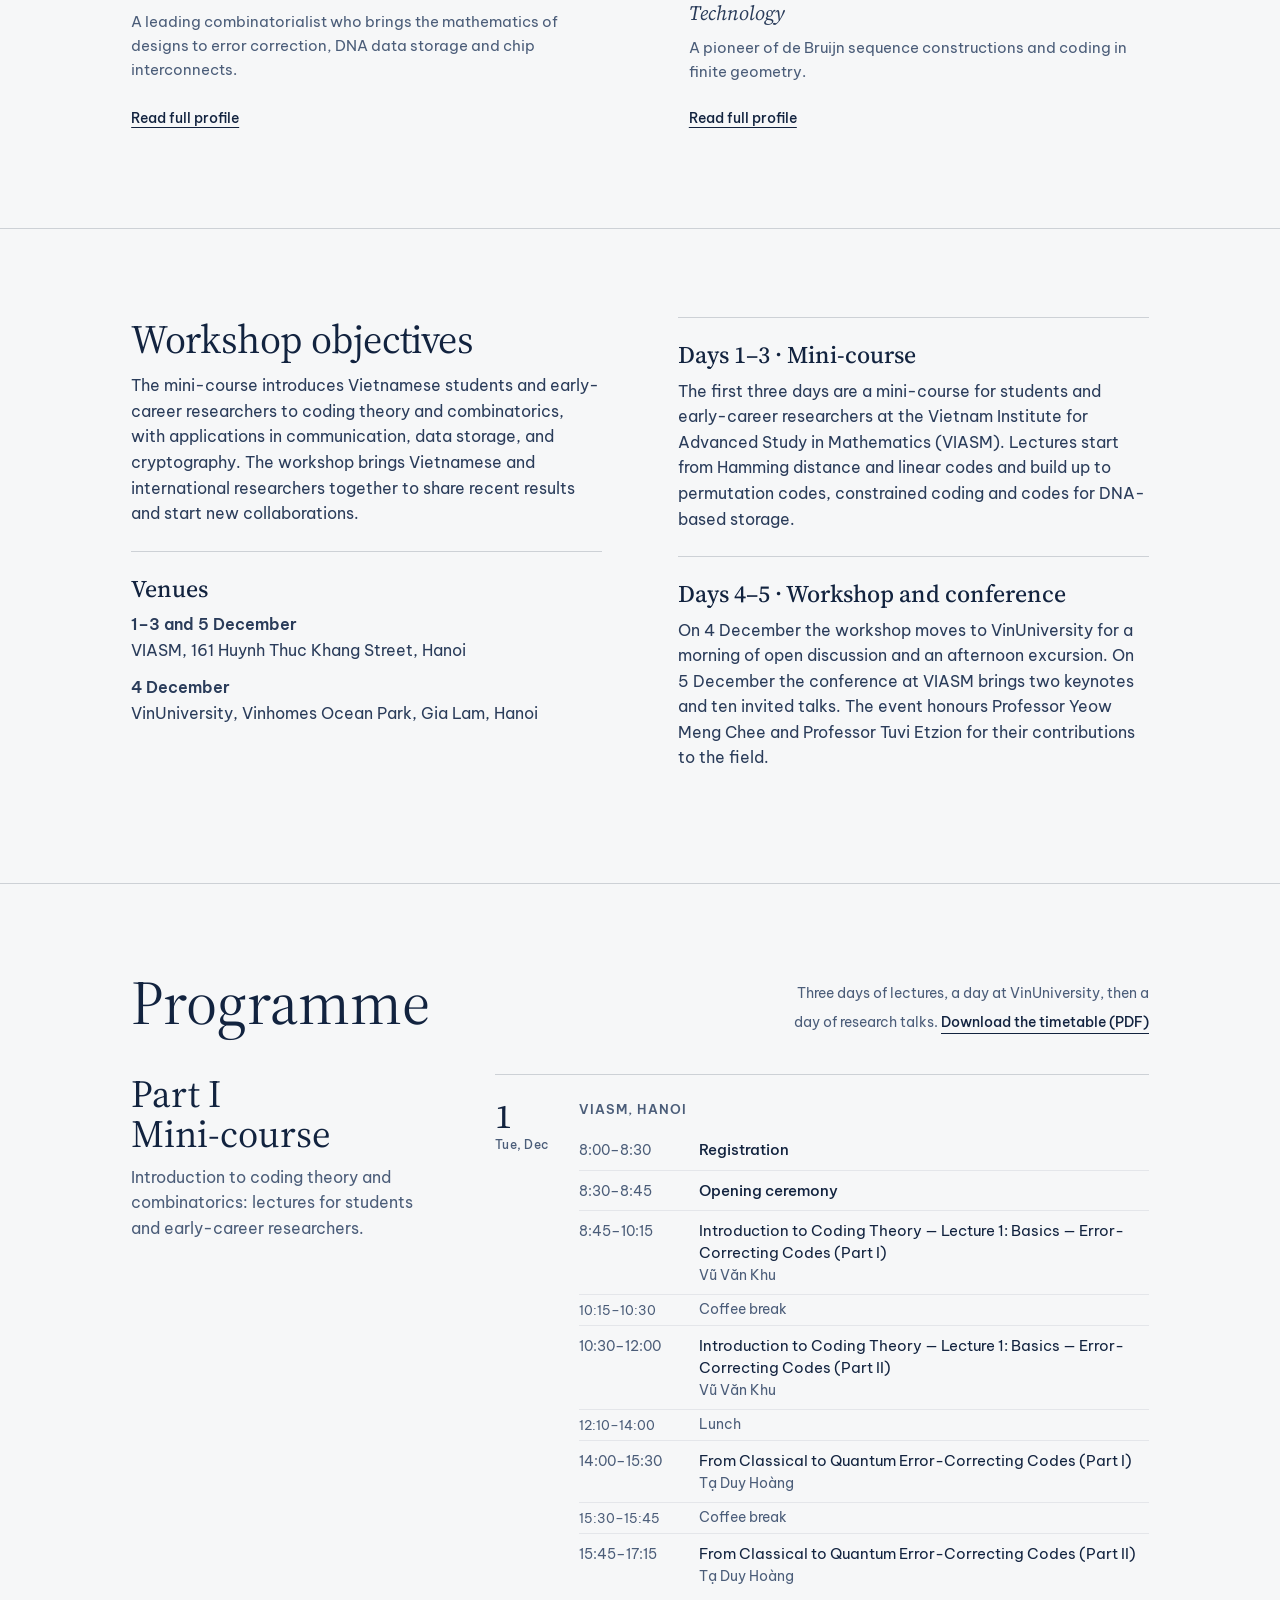
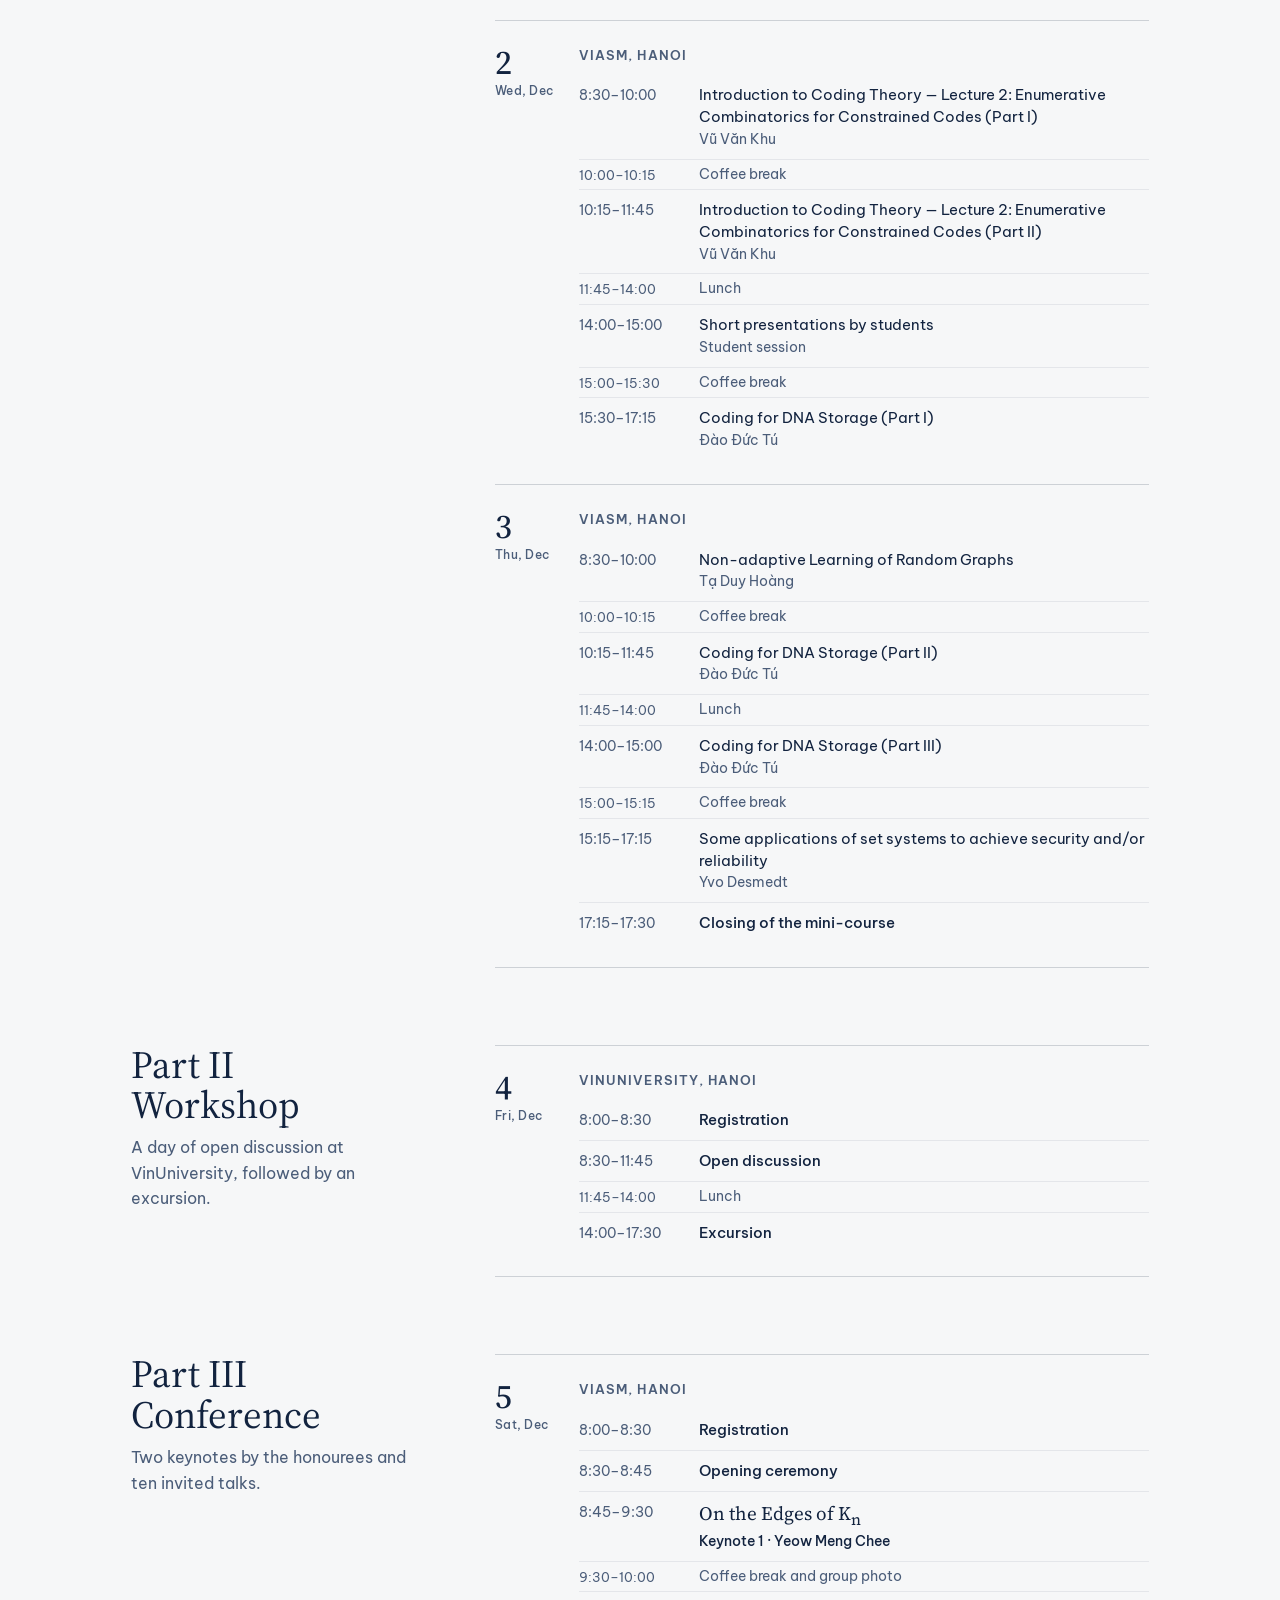
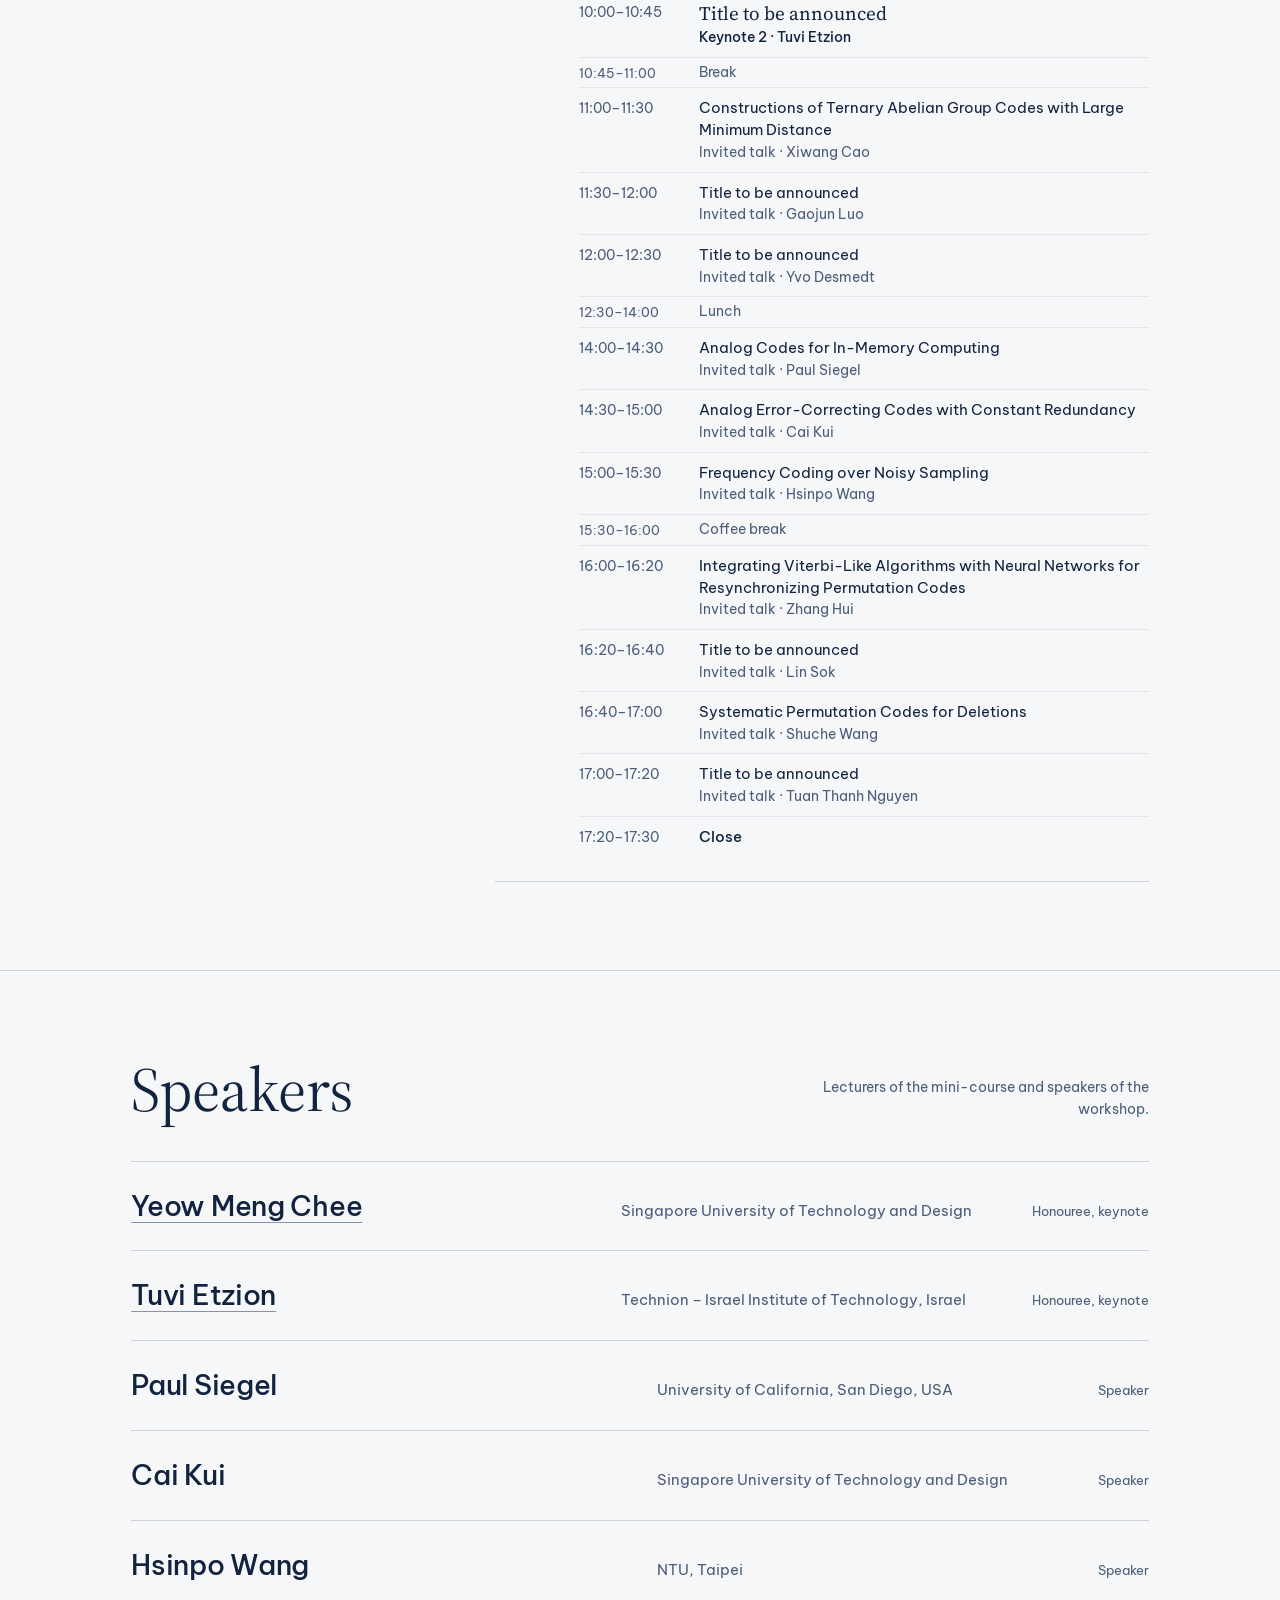
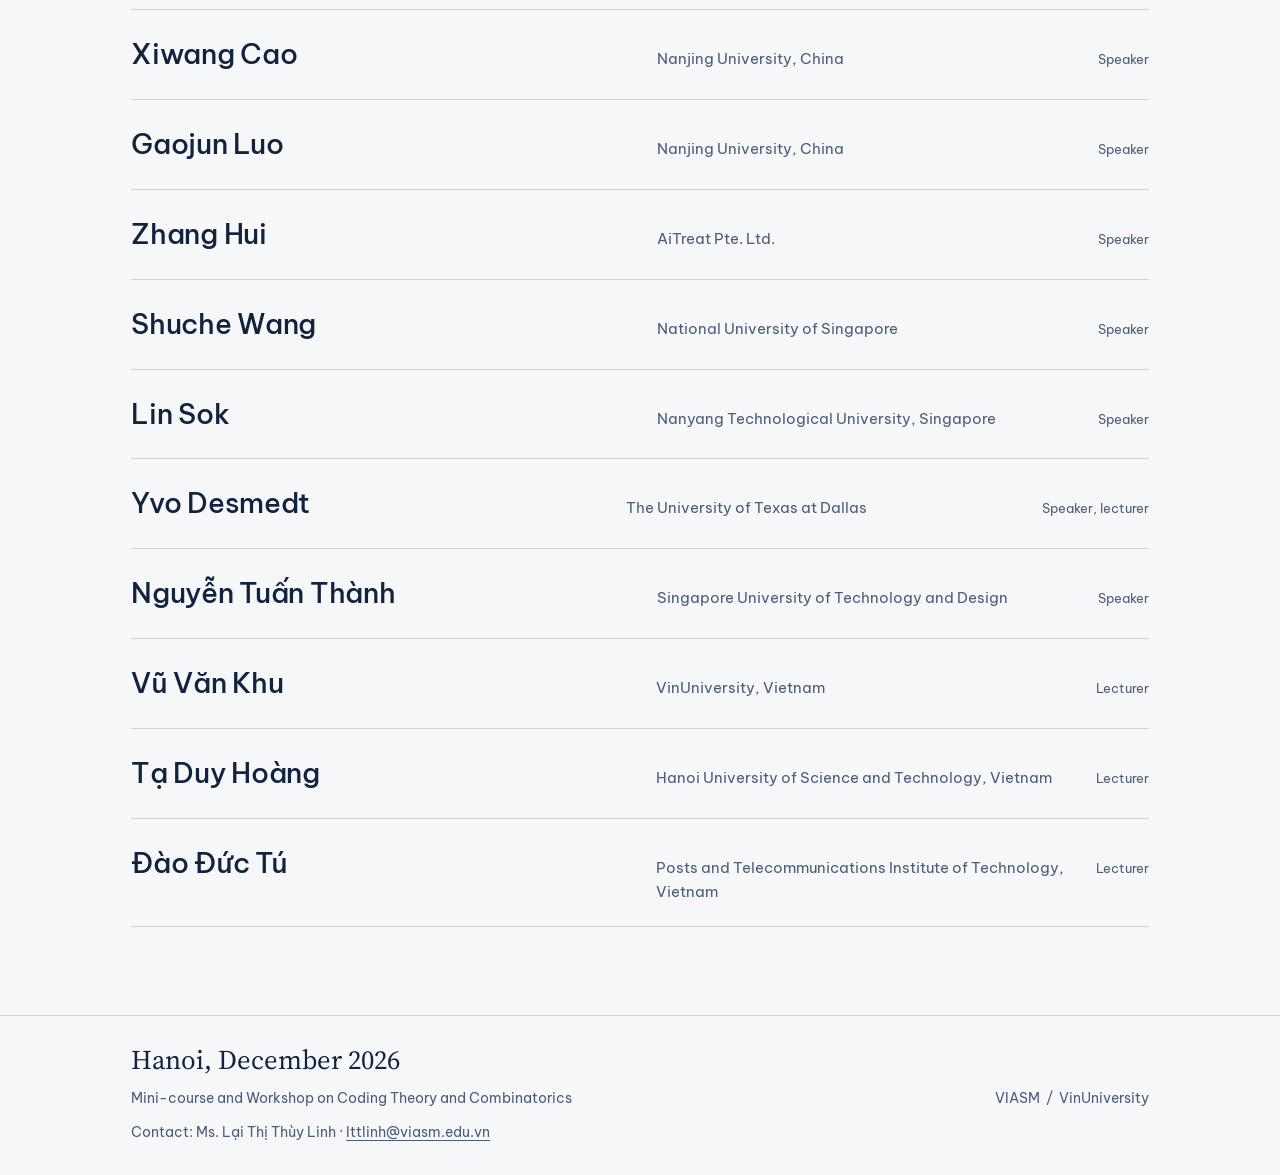
==== commit 33e93a08: "update" ====
--- a/index.html
+++ b/index.html
@@ -75,7 +75,7 @@
         <div class="honoree__text">
           <h3 class="honoree__name">Tuvi Etzion</h3>
           <p class="honoree__role">Professor, Henry and Marilyn Taub Faculty of Computer Science, Technion – Israel Institute of Technology</p>
-          <p class="honoree__note">A pioneer of de Bruijn sequence constructions and coding in finite geometry. He gives a conference keynote at VIASM on 5 December.</p>
+          <p class="honoree__note">A pioneer of de Bruijn sequence constructions and coding in finite geometry.</p>
           <a class="text-link" href="etzion.html" aria-label="Read full profile of Tuvi Etzion">Read full profile</a>
         </div>
       </article>
--- a/assets/css/style.css
+++ b/assets/css/style.css
@@ -322,6 +322,7 @@
 .pubs .yr { font-family: var(--f-serif); font-weight: 500; font-size: 24px; line-height: 1.2; color: var(--mute); }
 .pubs .t { font-size: 17px; line-height: 1.4; }
 .pubs .v { display: block; font-family: var(--f-serif); font-style: italic; font-size: 16px; color: var(--mute); margin-top: 4px; }
+.pubs .pub-summary { margin-top: 8px; font-size: 15px; line-height: 1.6; }
 .joint-intro { max-width: 60ch; font-size: 17px; line-height: 1.7; color: #2a3c5a; margin-bottom: 28px; }
 .links { display: flex; flex-wrap: wrap; gap: 10px; margin-top: 32px; }
 
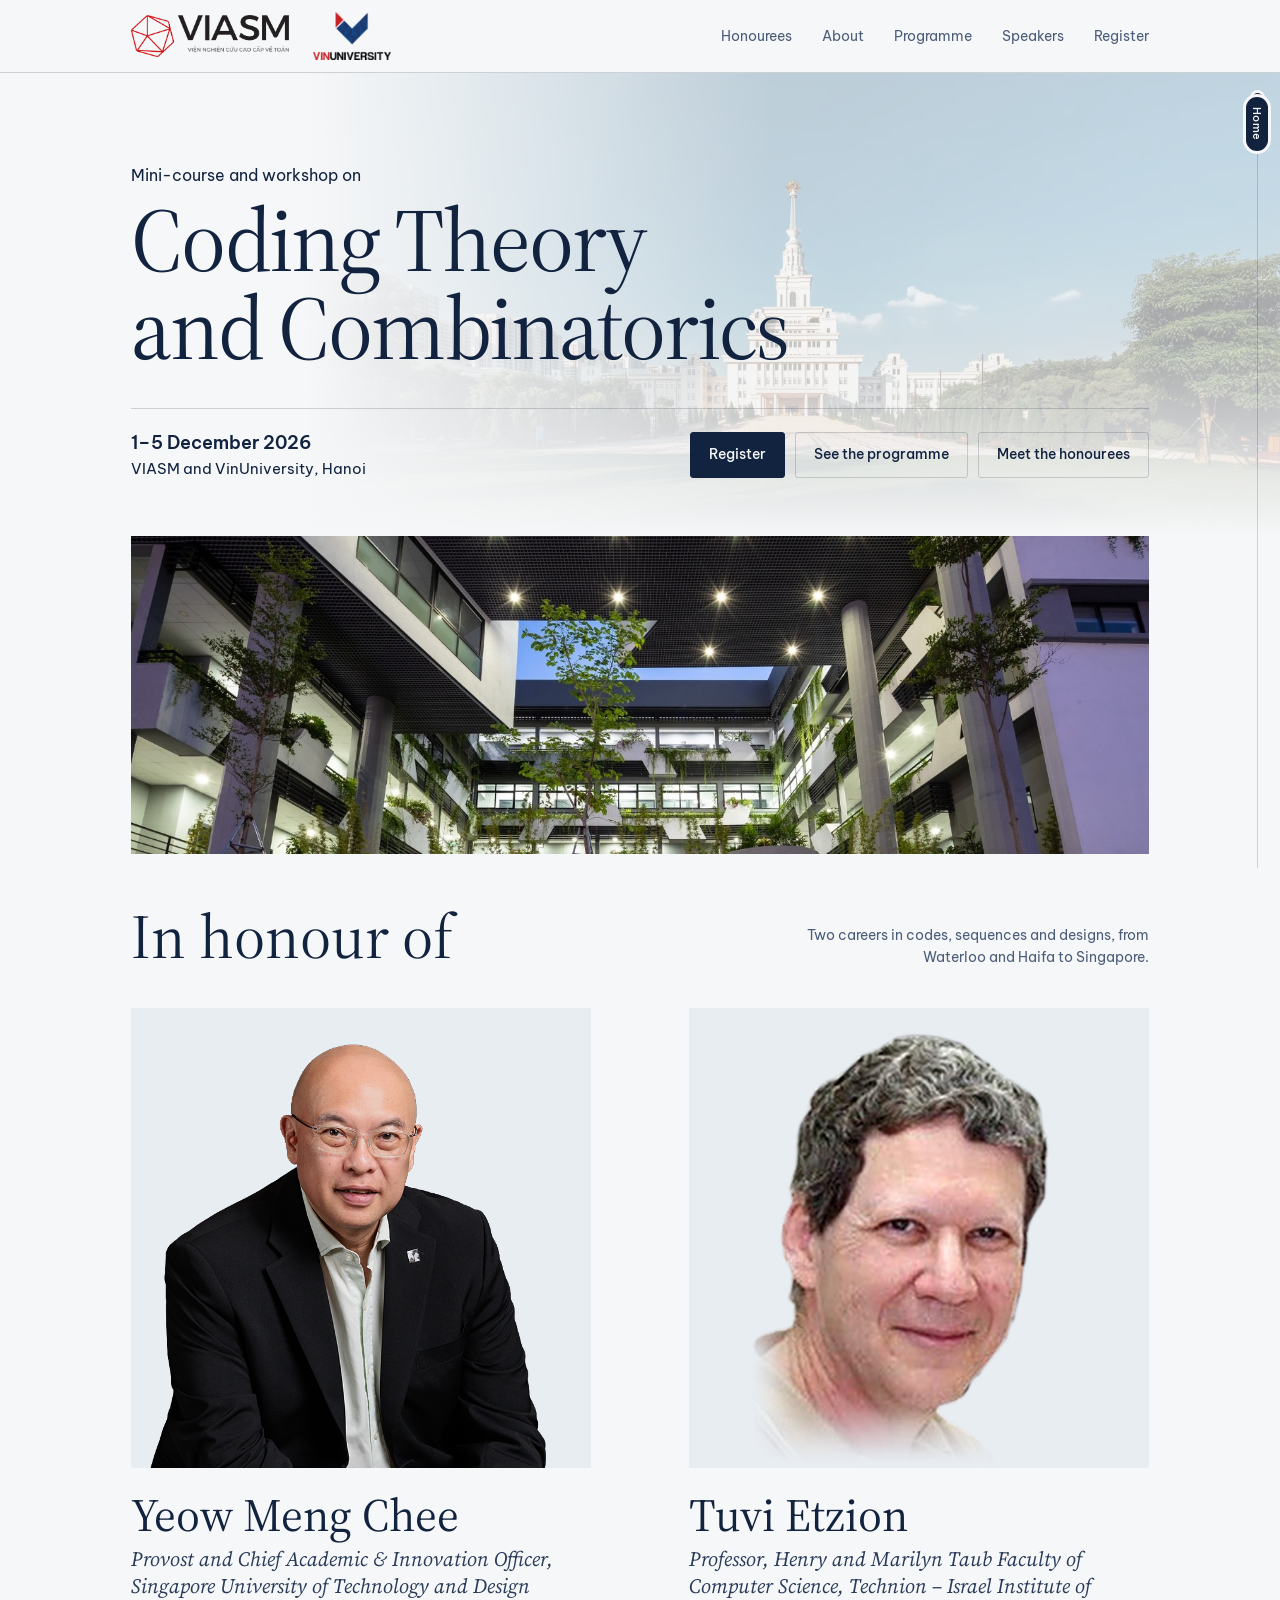
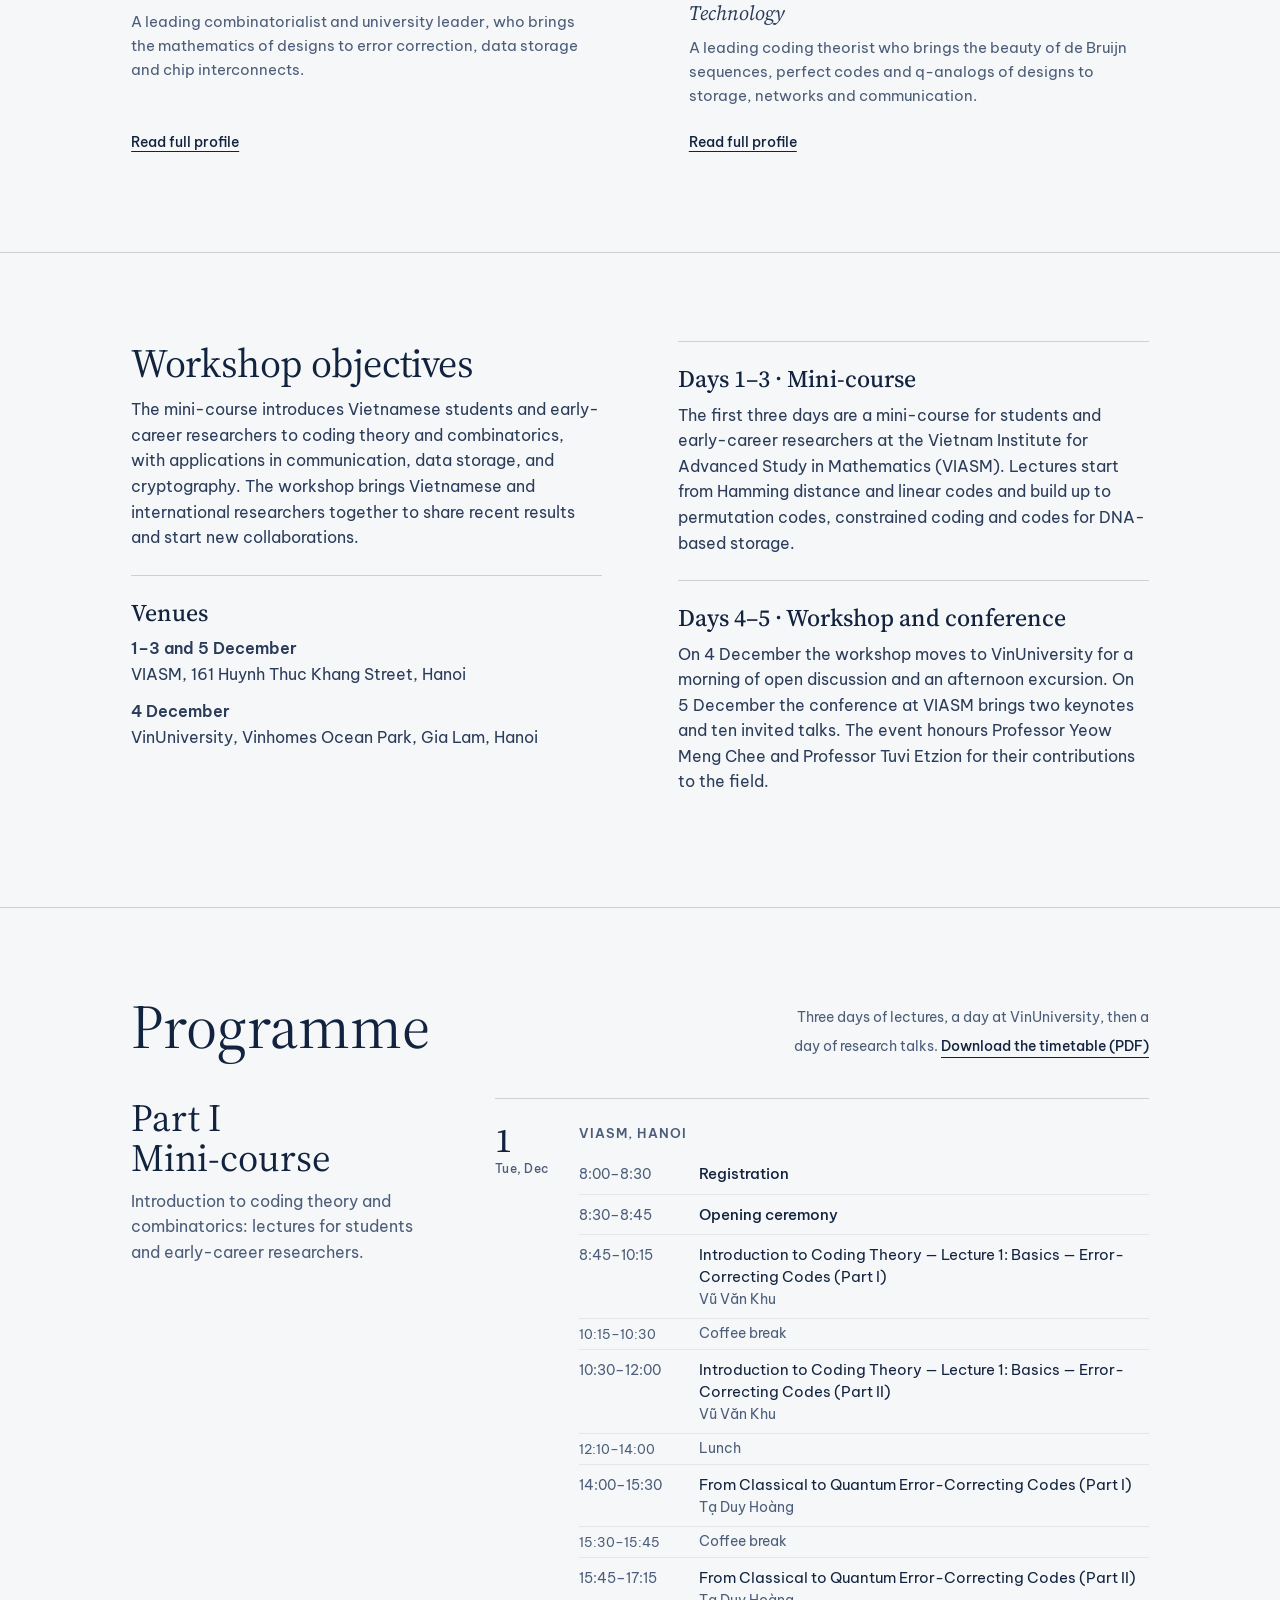
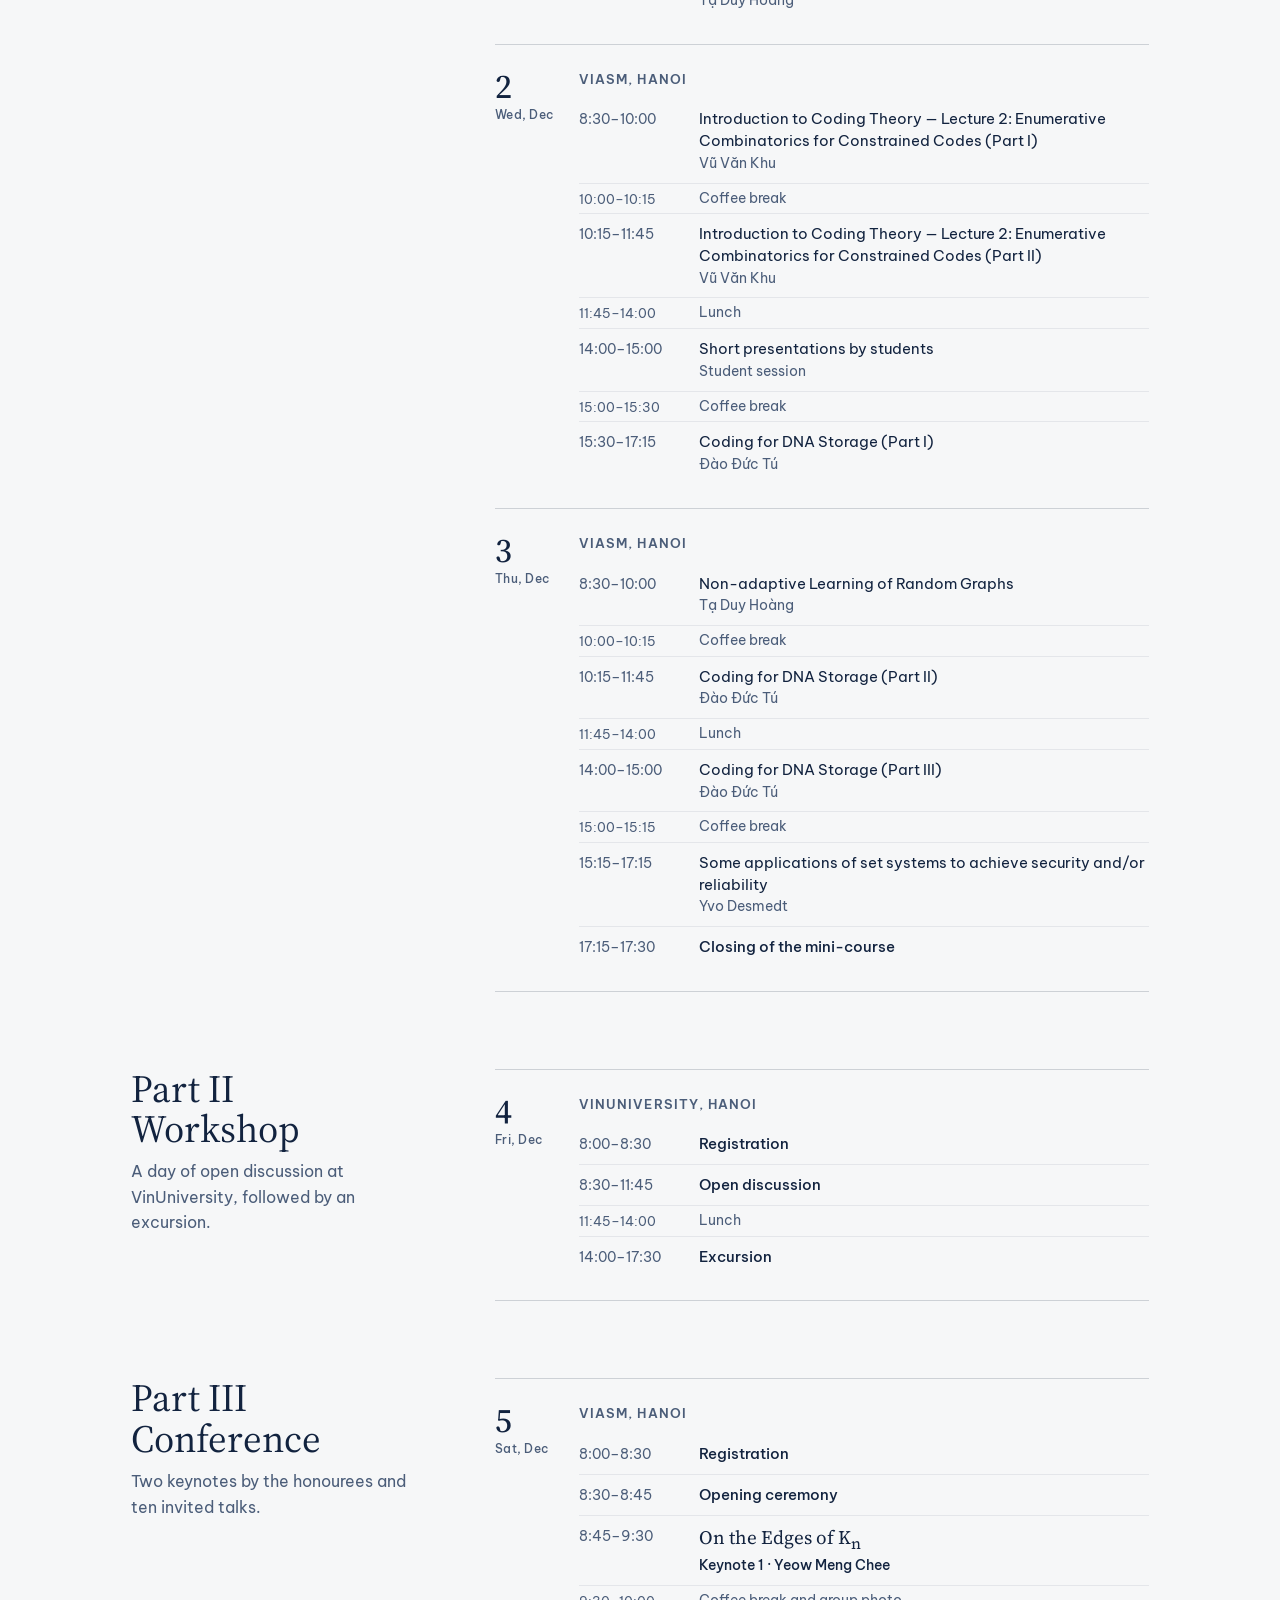
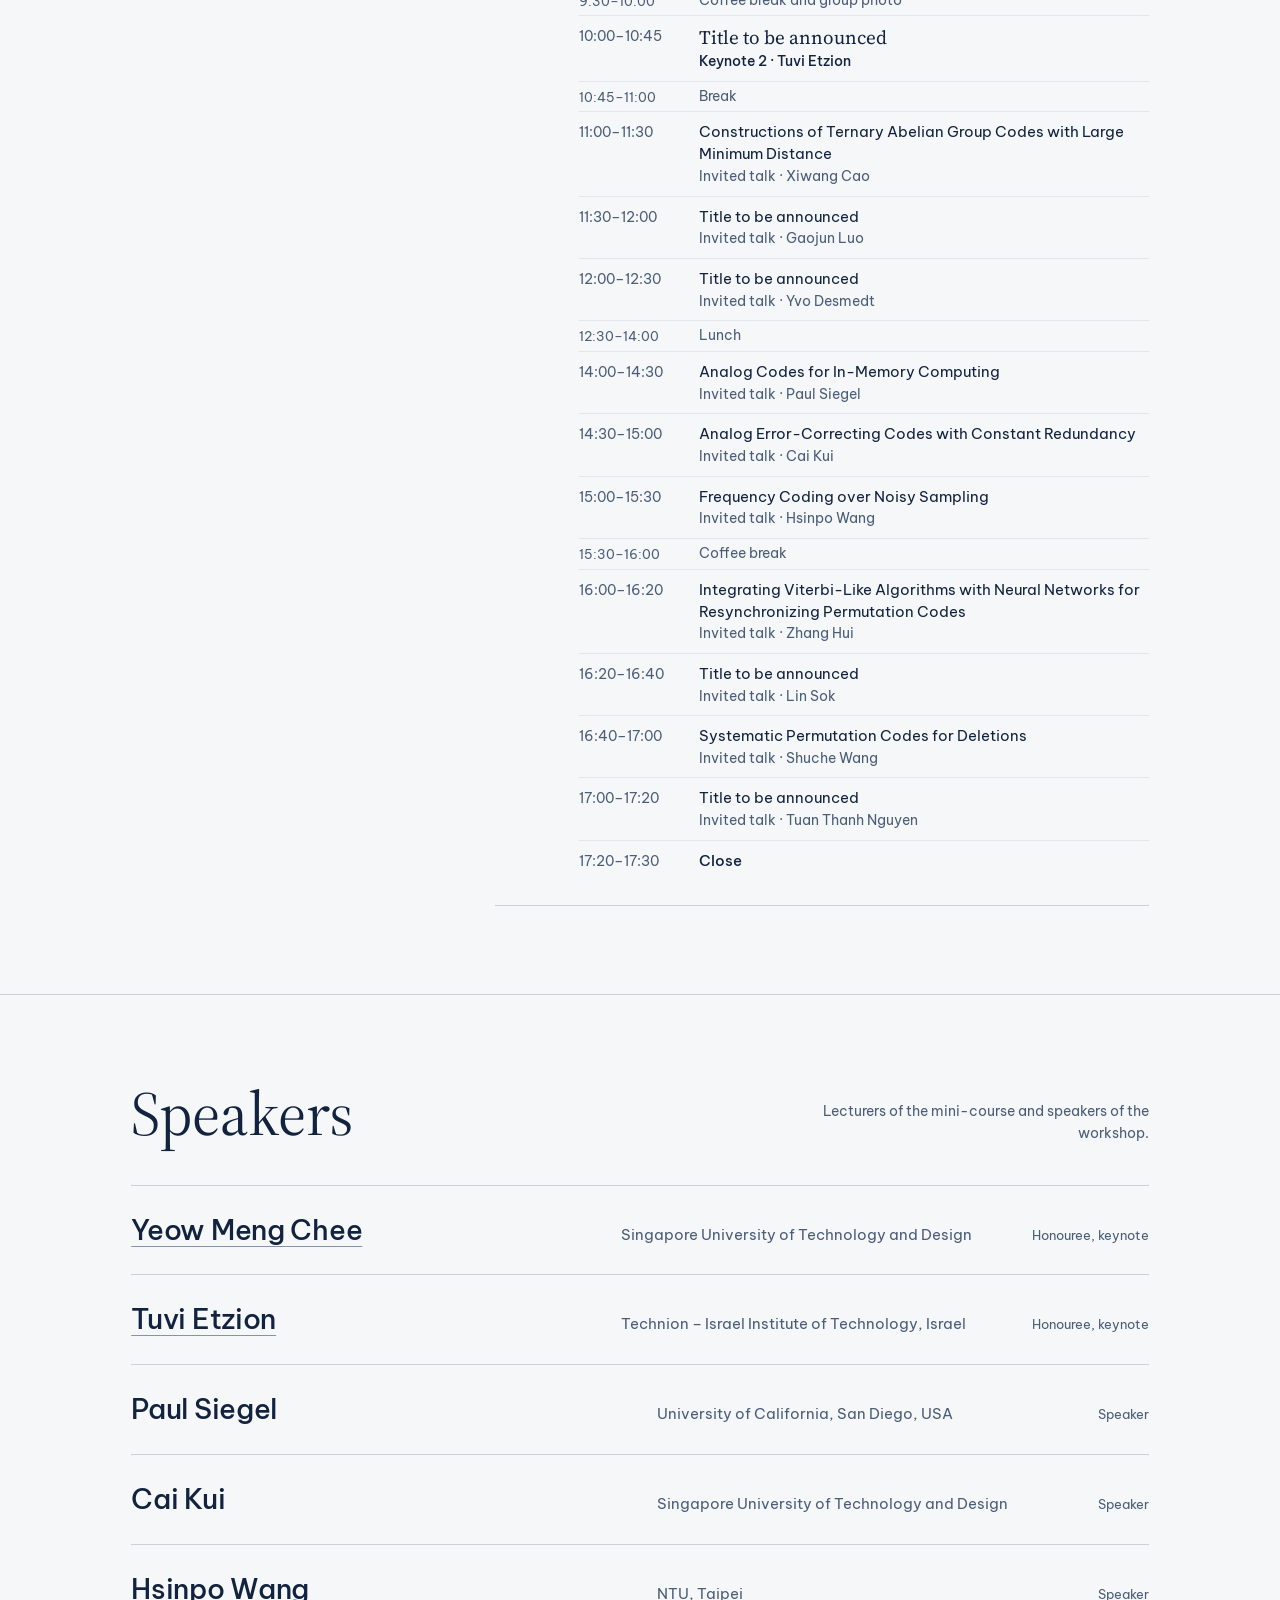
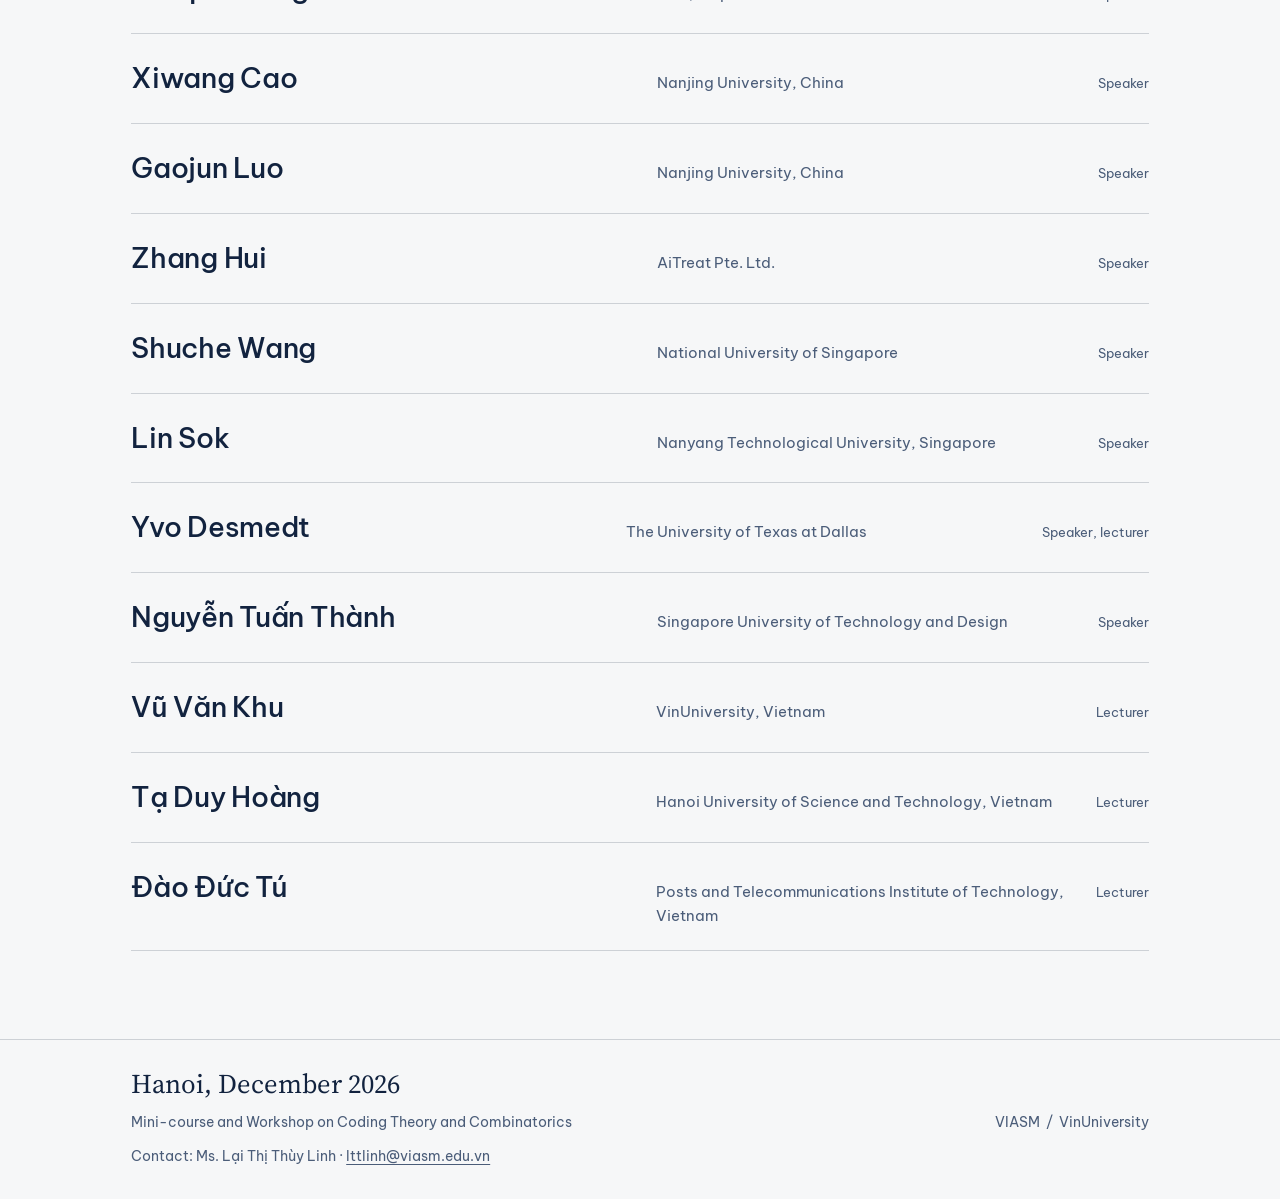
==== commit fb675e42: "main page" ====
--- a/index.html
+++ b/index.html
@@ -63,7 +63,7 @@
         <div class="honoree__text">
           <h3 class="honoree__name">Yeow Meng Chee</h3>
           <p class="honoree__role">Provost and Chief Academic &amp; Innovation Officer, Singapore University of Technology and Design</p>
-          <p class="honoree__note">A leading combinatorialist who brings the mathematics of designs to error correction, DNA data storage and chip interconnects.</p>
+          <p class="honoree__note">A leading combinatorialist and university leader, who brings the mathematics of designs to error correction, data storage and chip interconnects.</p>
           <a class="text-link" href="chee.html" aria-label="Read full profile of Yeow Meng Chee">Read full profile</a>
         </div>
       </article>
@@ -75,7 +75,7 @@
         <div class="honoree__text">
           <h3 class="honoree__name">Tuvi Etzion</h3>
           <p class="honoree__role">Professor, Henry and Marilyn Taub Faculty of Computer Science, Technion – Israel Institute of Technology</p>
-          <p class="honoree__note">A pioneer of de Bruijn sequence constructions and coding in finite geometry.</p>
+          <p class="honoree__note">A leading coding theorist who brings the beauty of de Bruijn sequences, perfect codes and q-analogs of designs to storage, networks and communication.</p>
           <a class="text-link" href="etzion.html" aria-label="Read full profile of Tuvi Etzion">Read full profile</a>
         </div>
       </article>
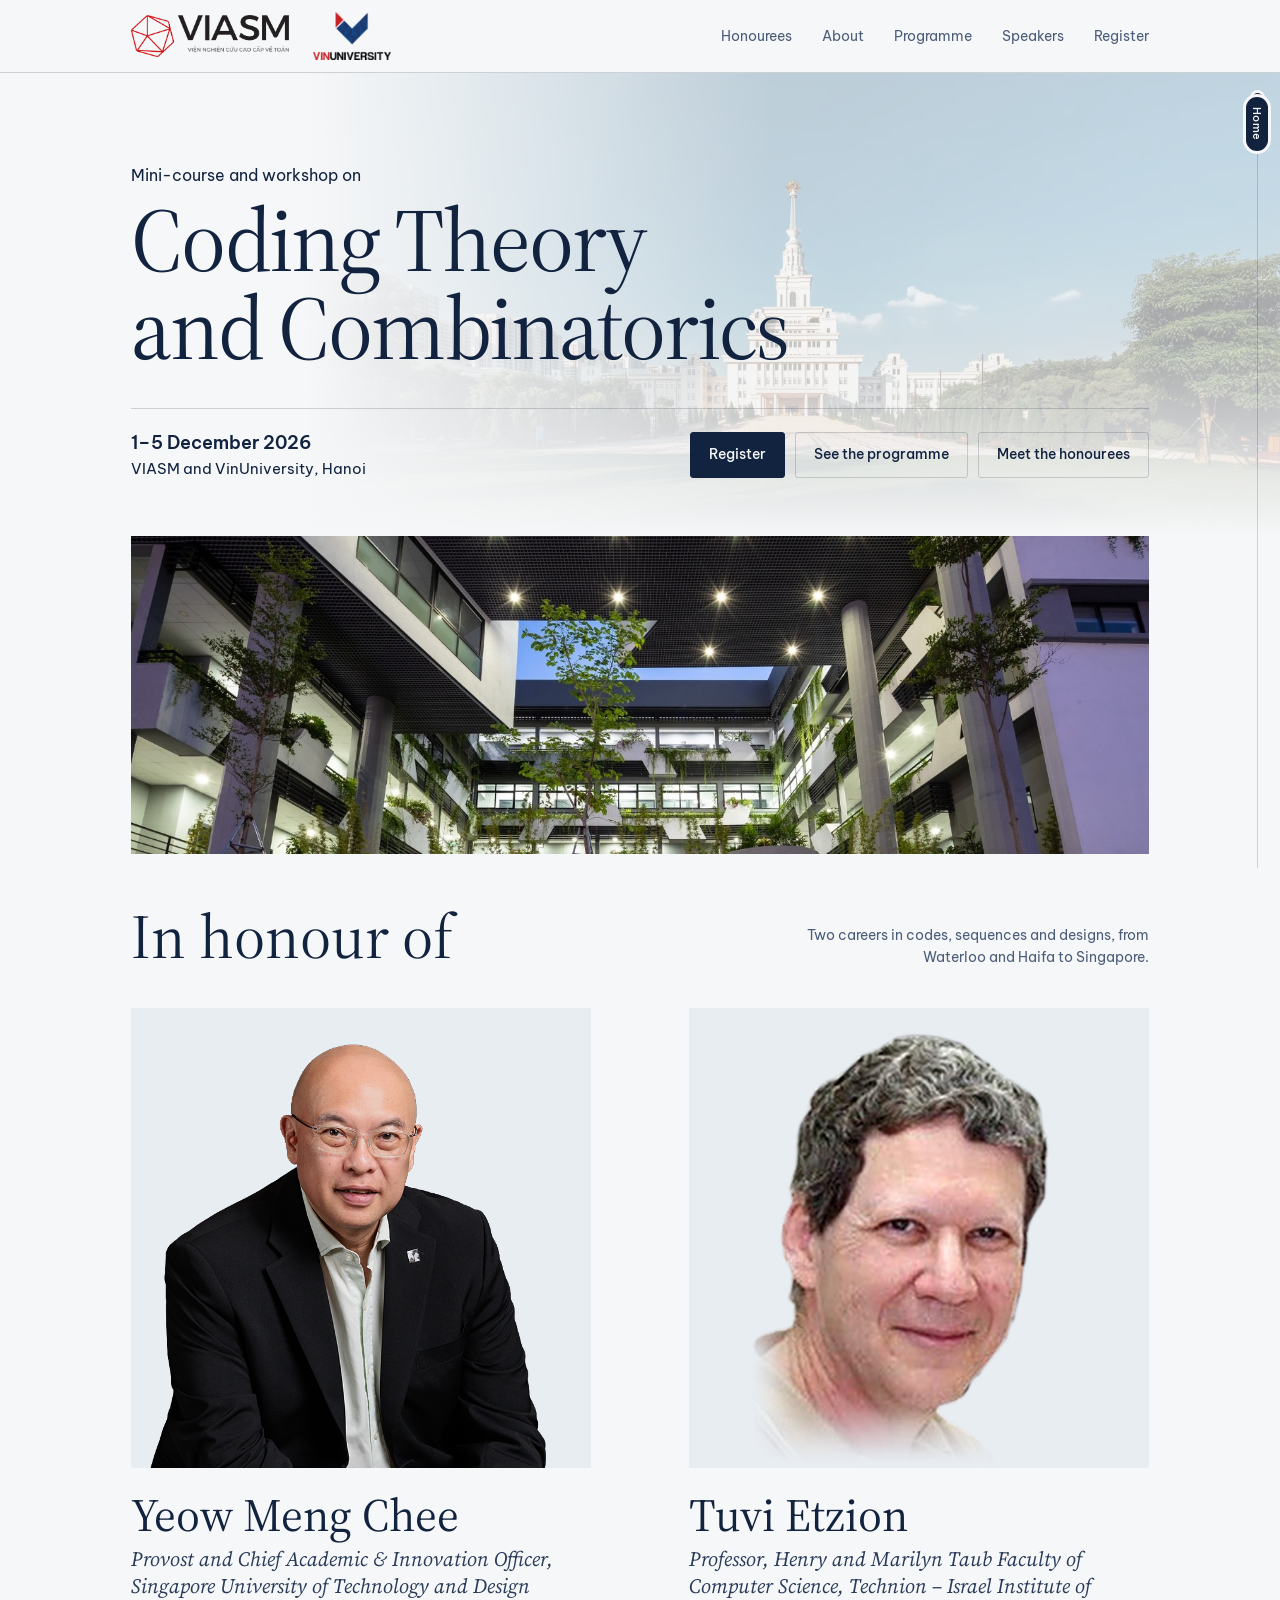
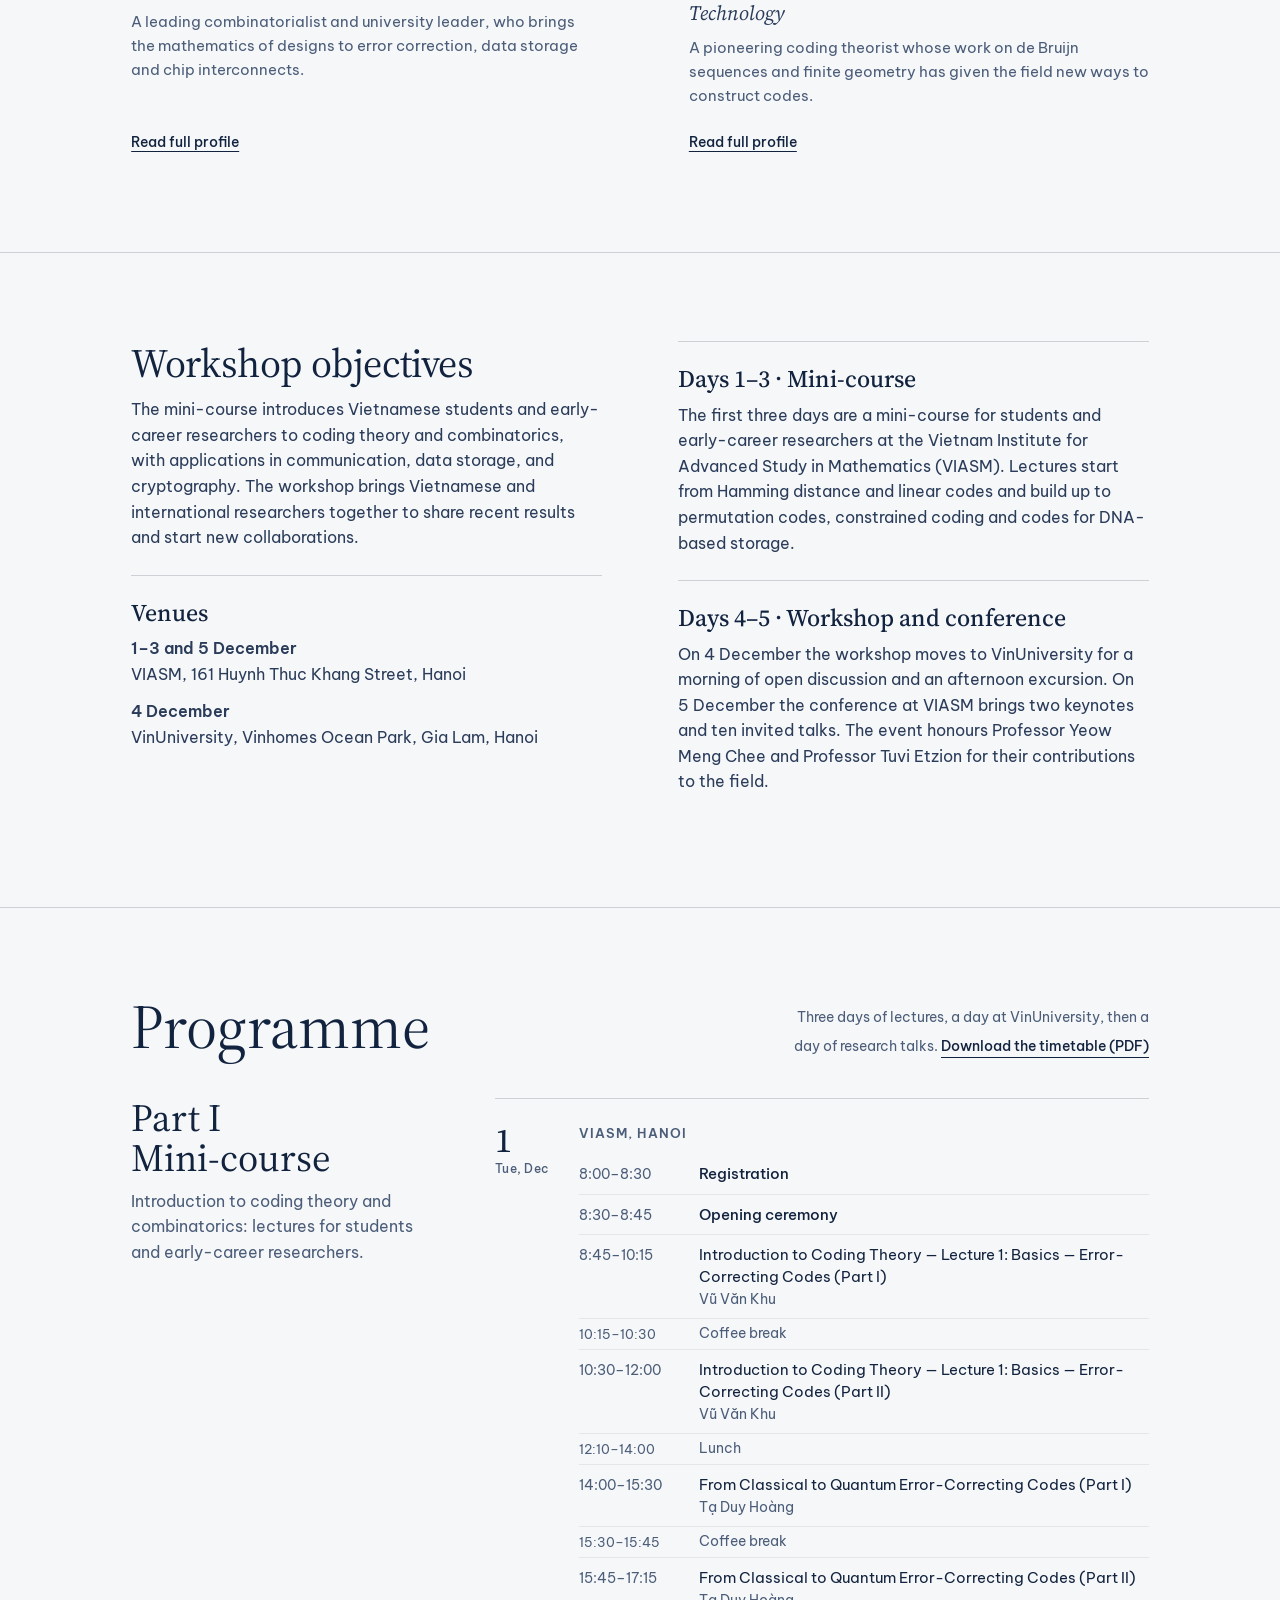
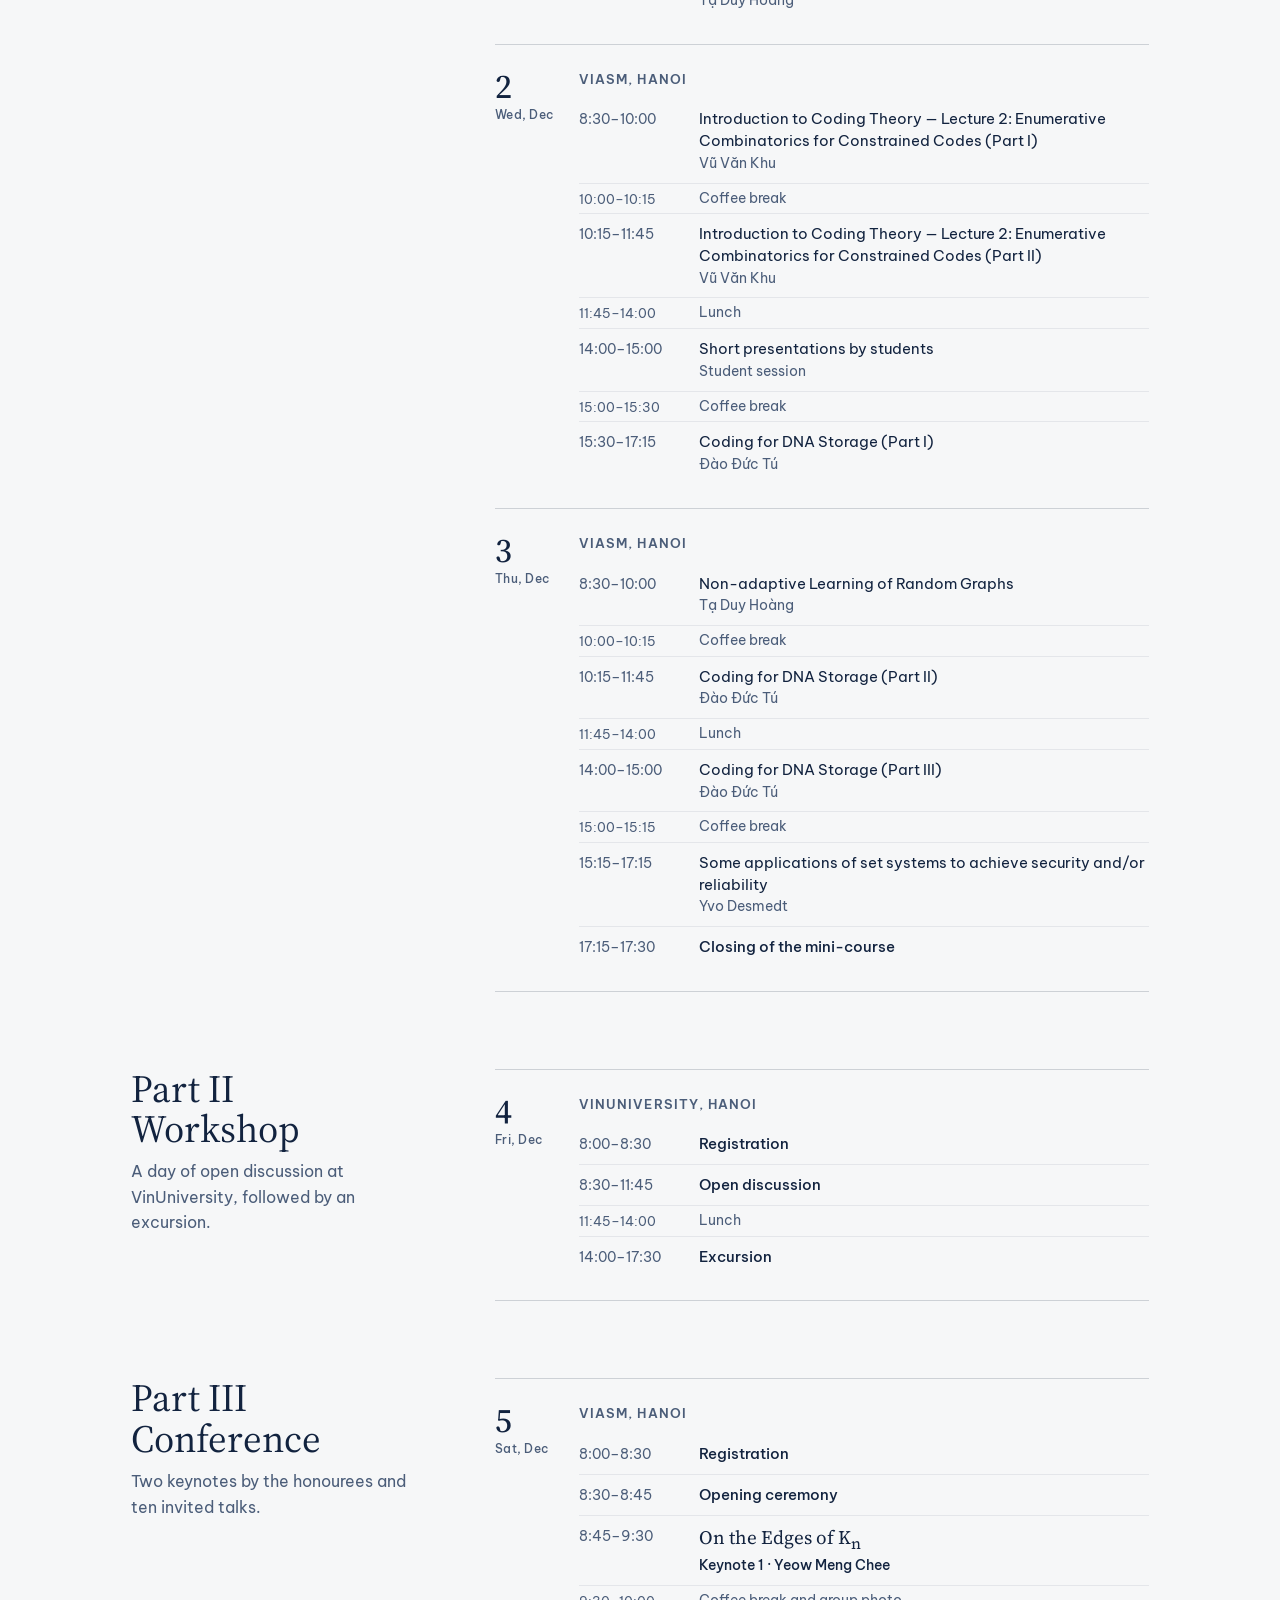
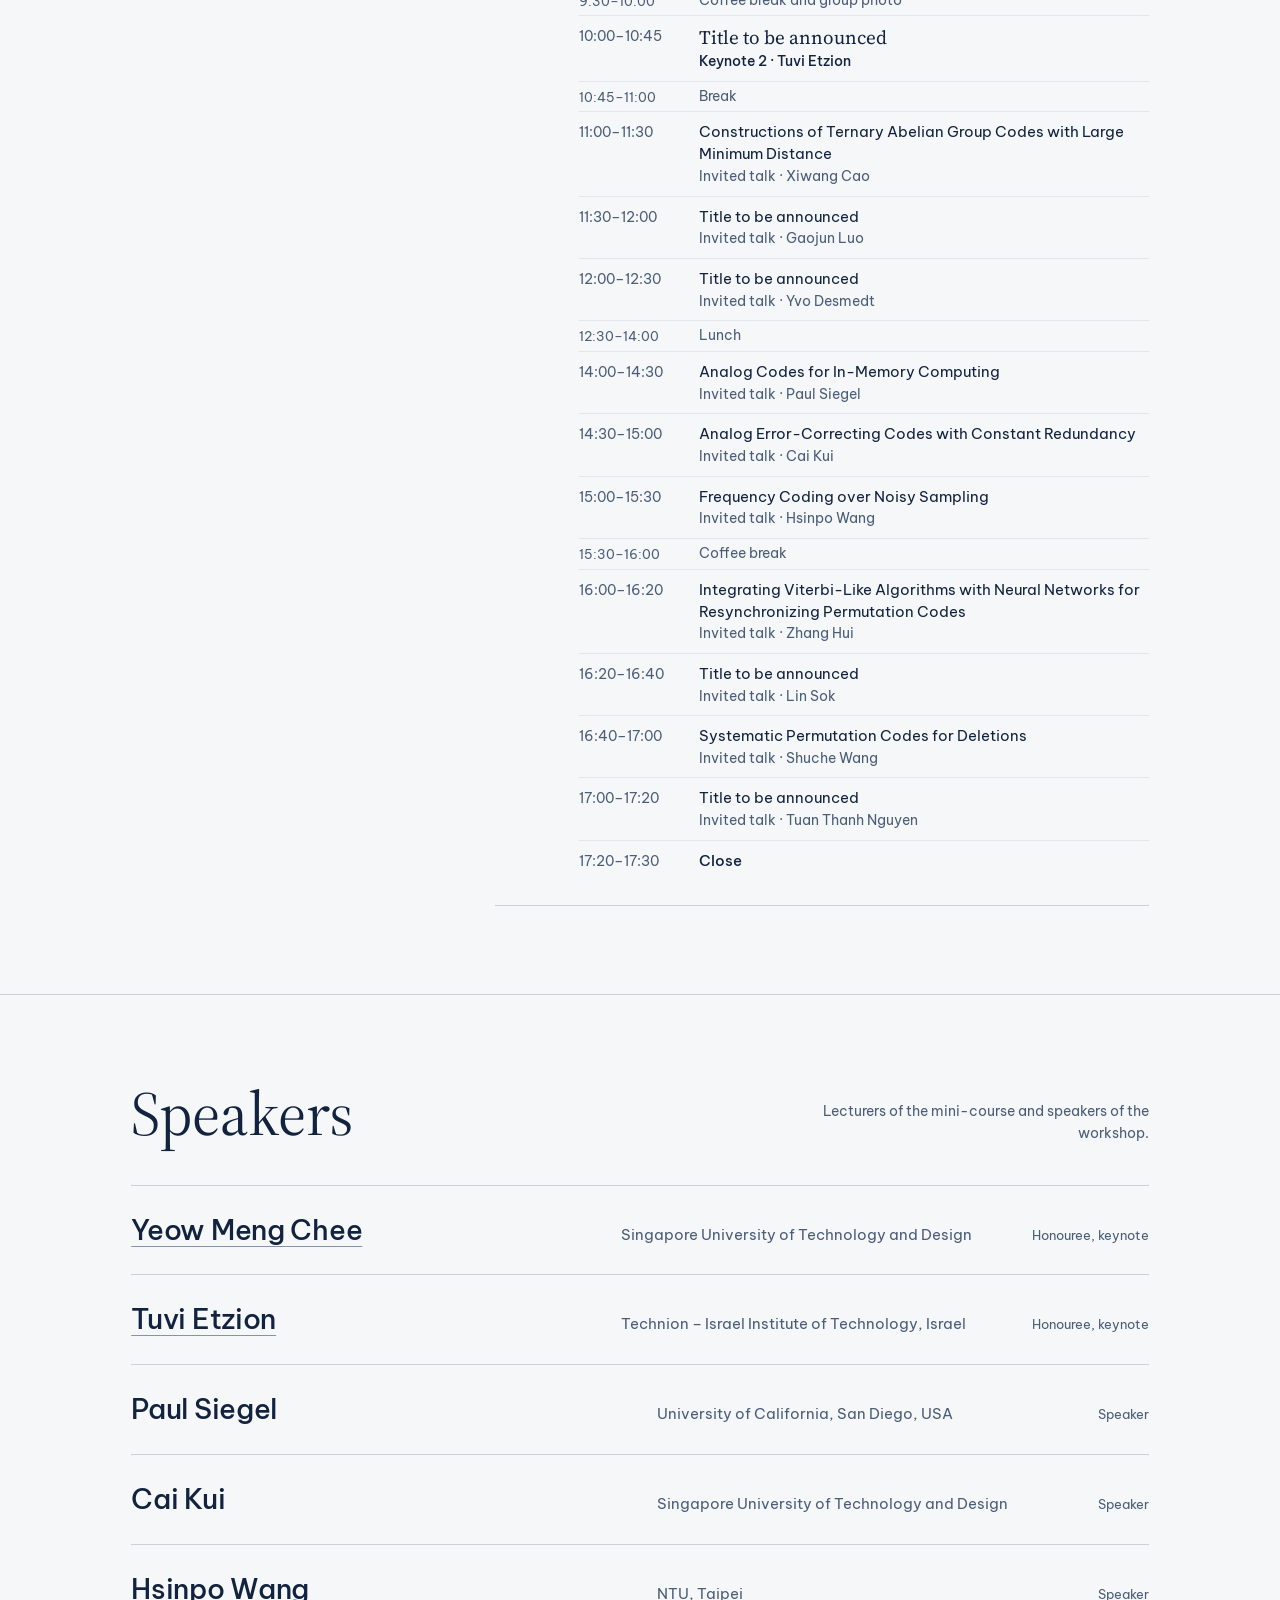
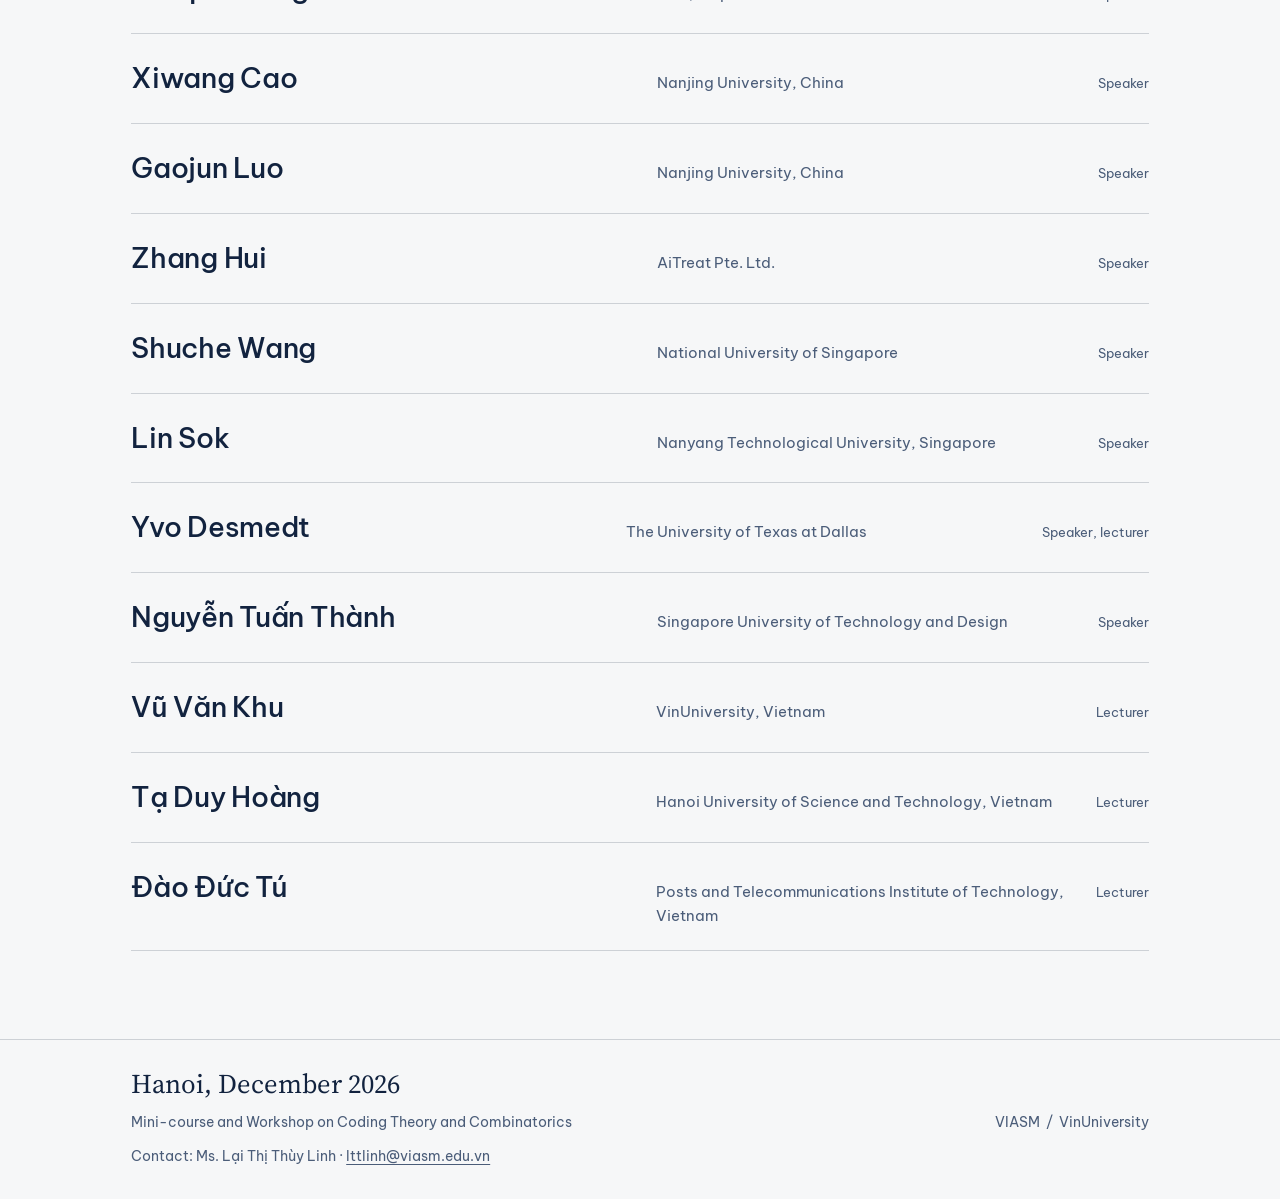
==== commit 4839a9d5: "update" ====
--- a/index.html
+++ b/index.html
@@ -75,7 +75,7 @@
         <div class="honoree__text">
           <h3 class="honoree__name">Tuvi Etzion</h3>
           <p class="honoree__role">Professor, Henry and Marilyn Taub Faculty of Computer Science, Technion – Israel Institute of Technology</p>
-          <p class="honoree__note">A leading coding theorist who brings the beauty of de Bruijn sequences, perfect codes and q-analogs of designs to storage, networks and communication.</p>
+          <p class="honoree__note">A pioneering coding theorist whose work on de Bruijn sequences and finite geometry has given the field new ways to construct codes.</p>
           <a class="text-link" href="etzion.html" aria-label="Read full profile of Tuvi Etzion">Read full profile</a>
         </div>
       </article>
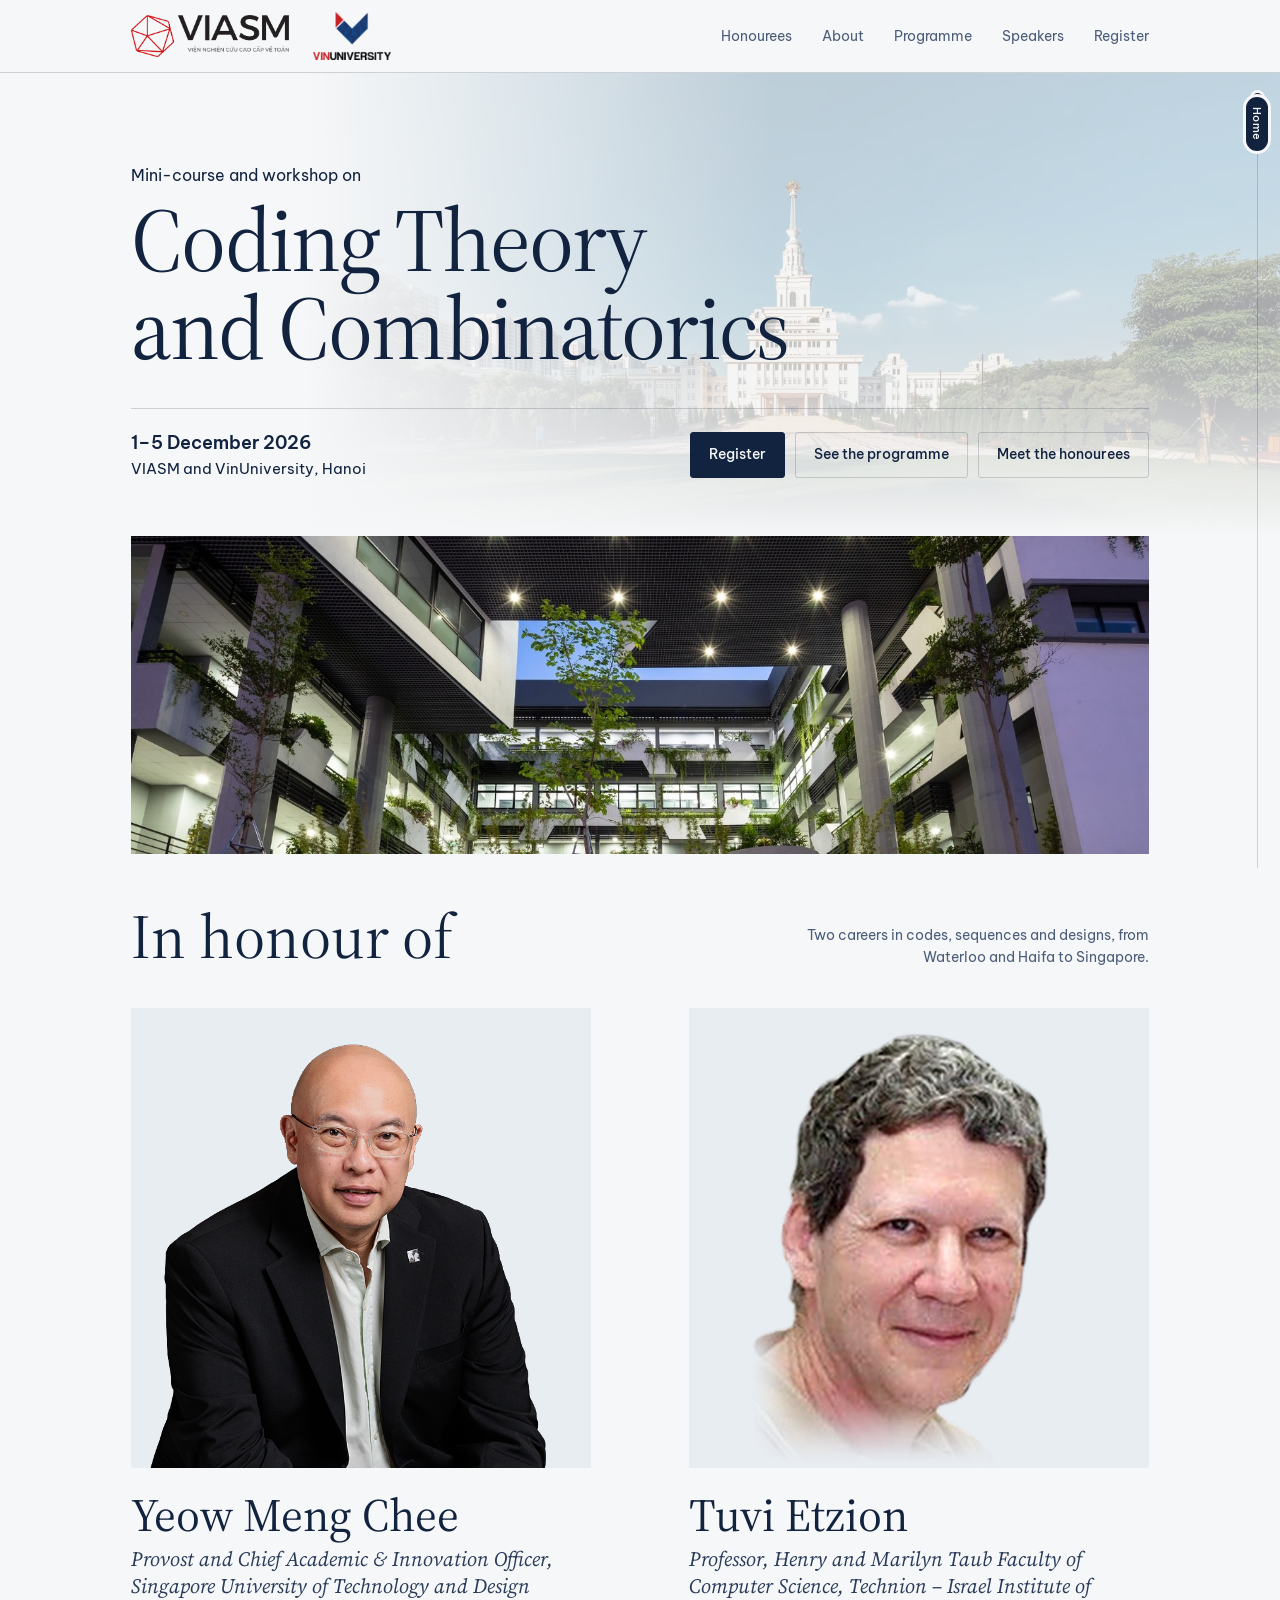
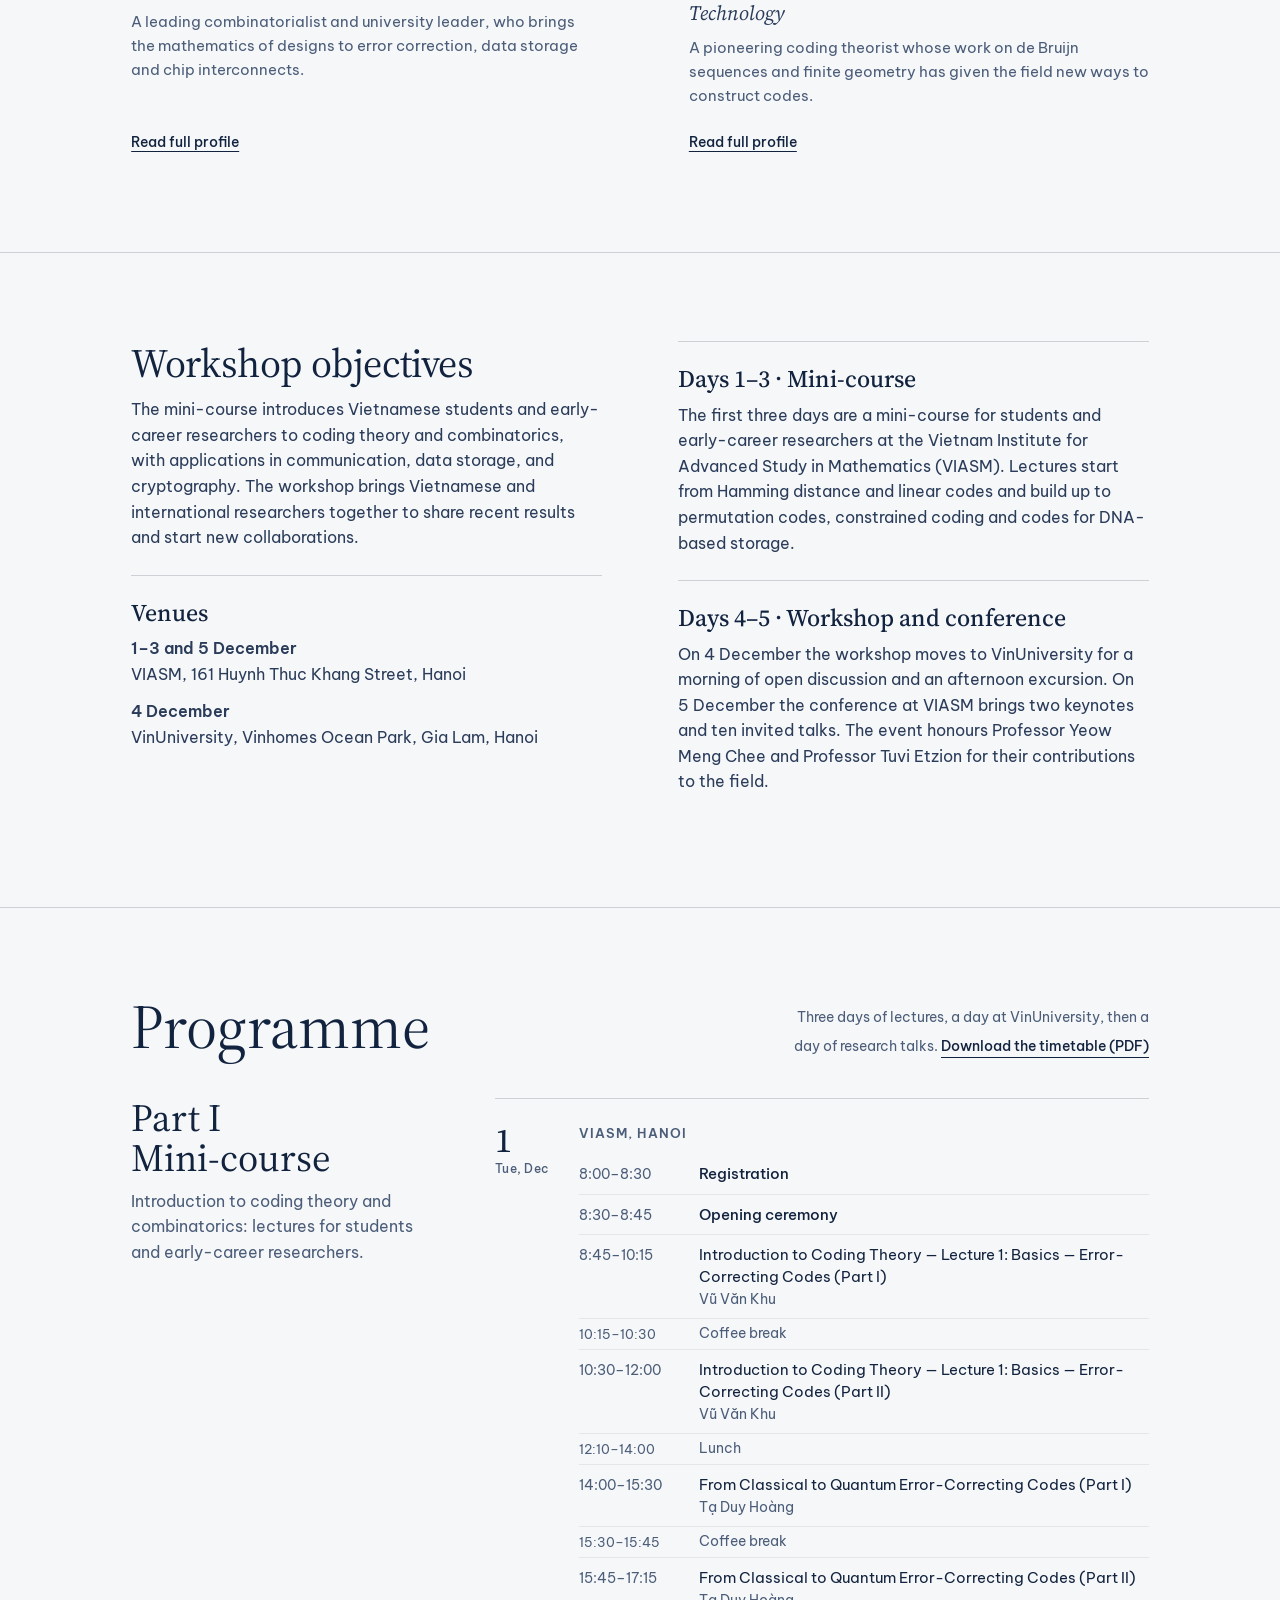
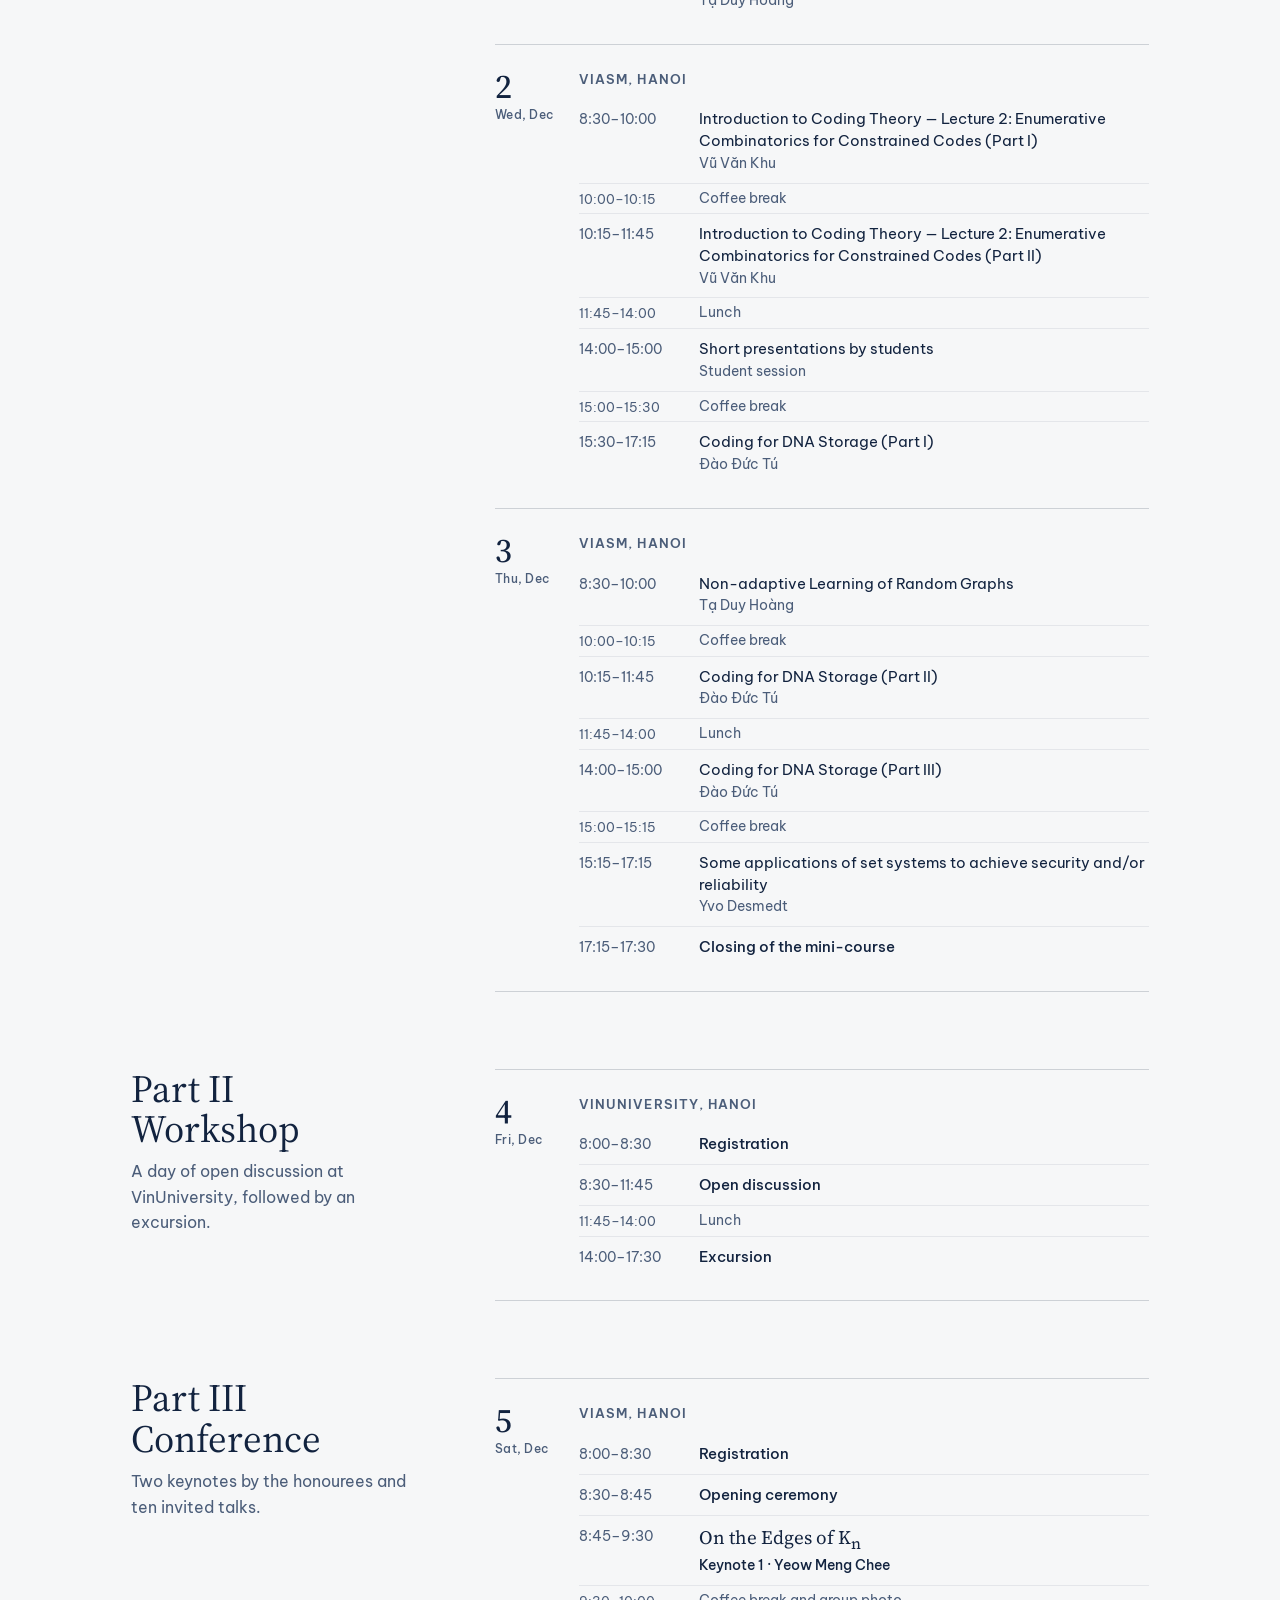
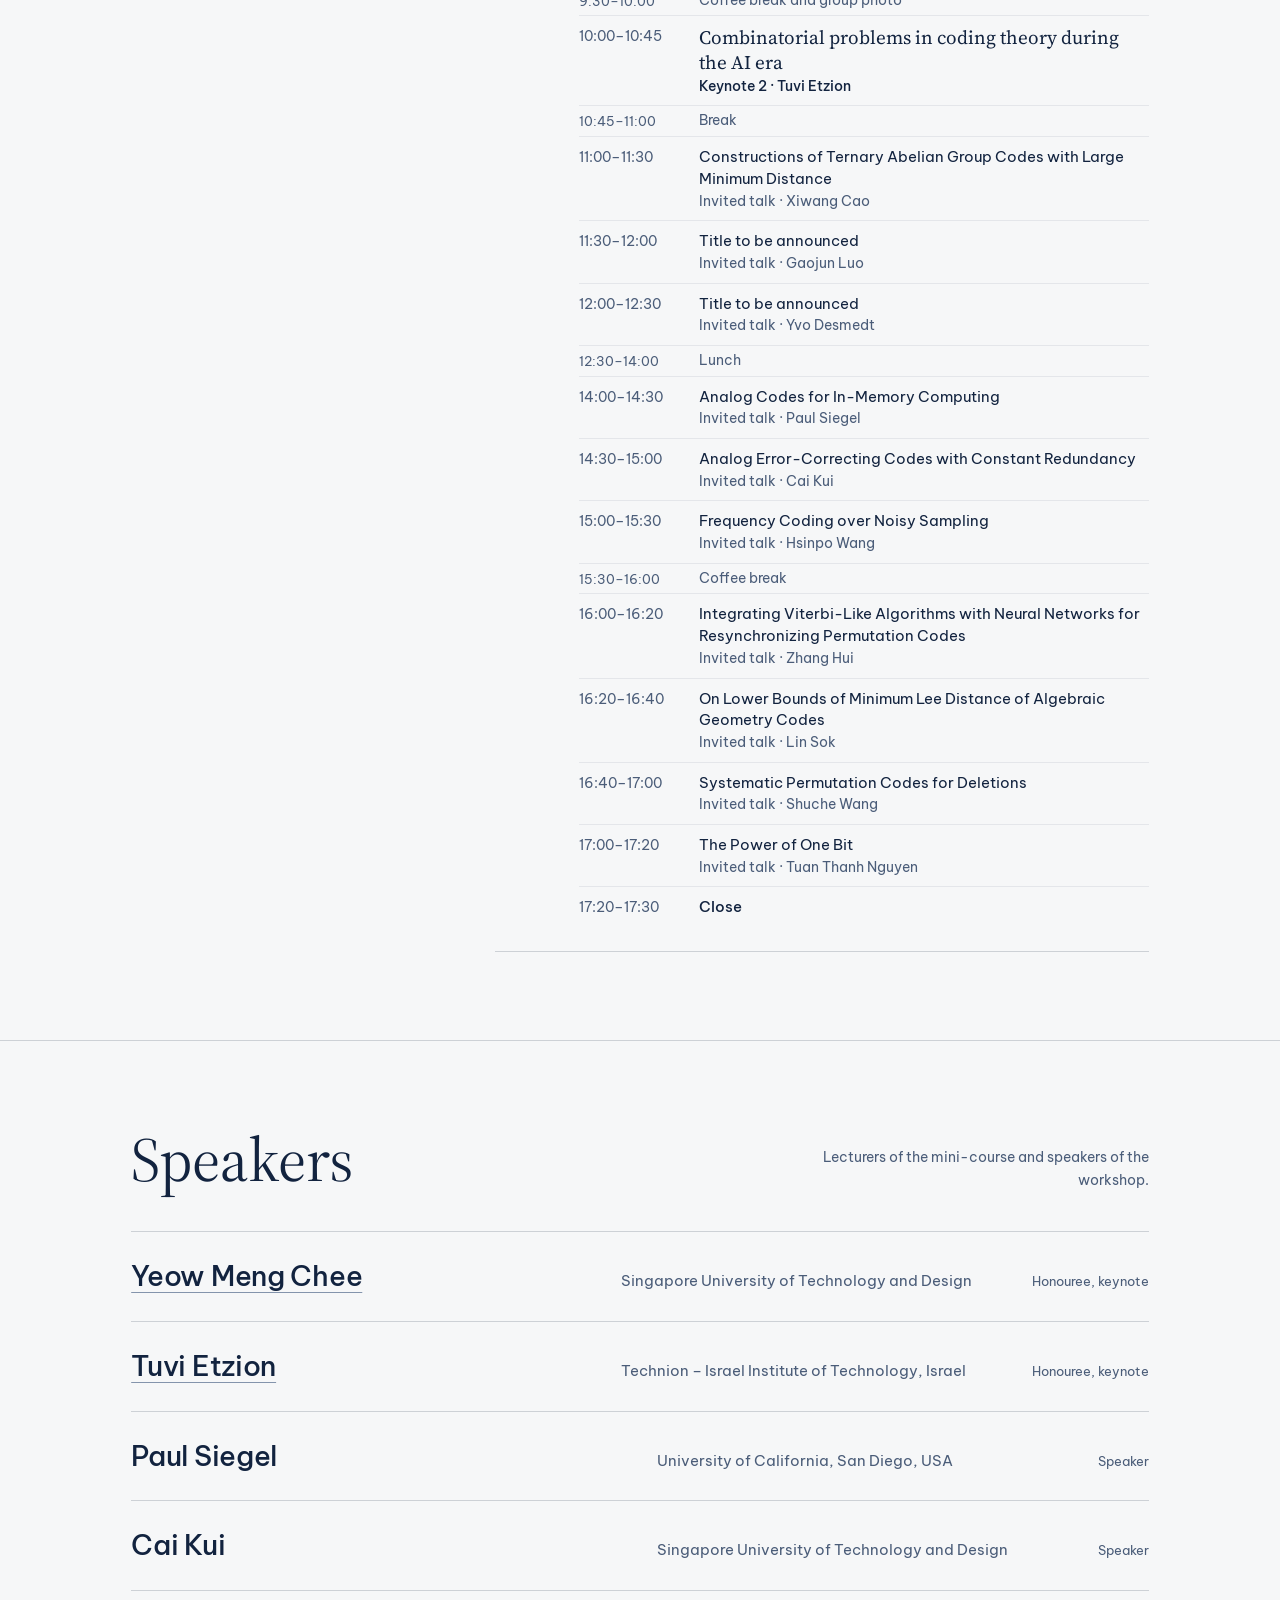
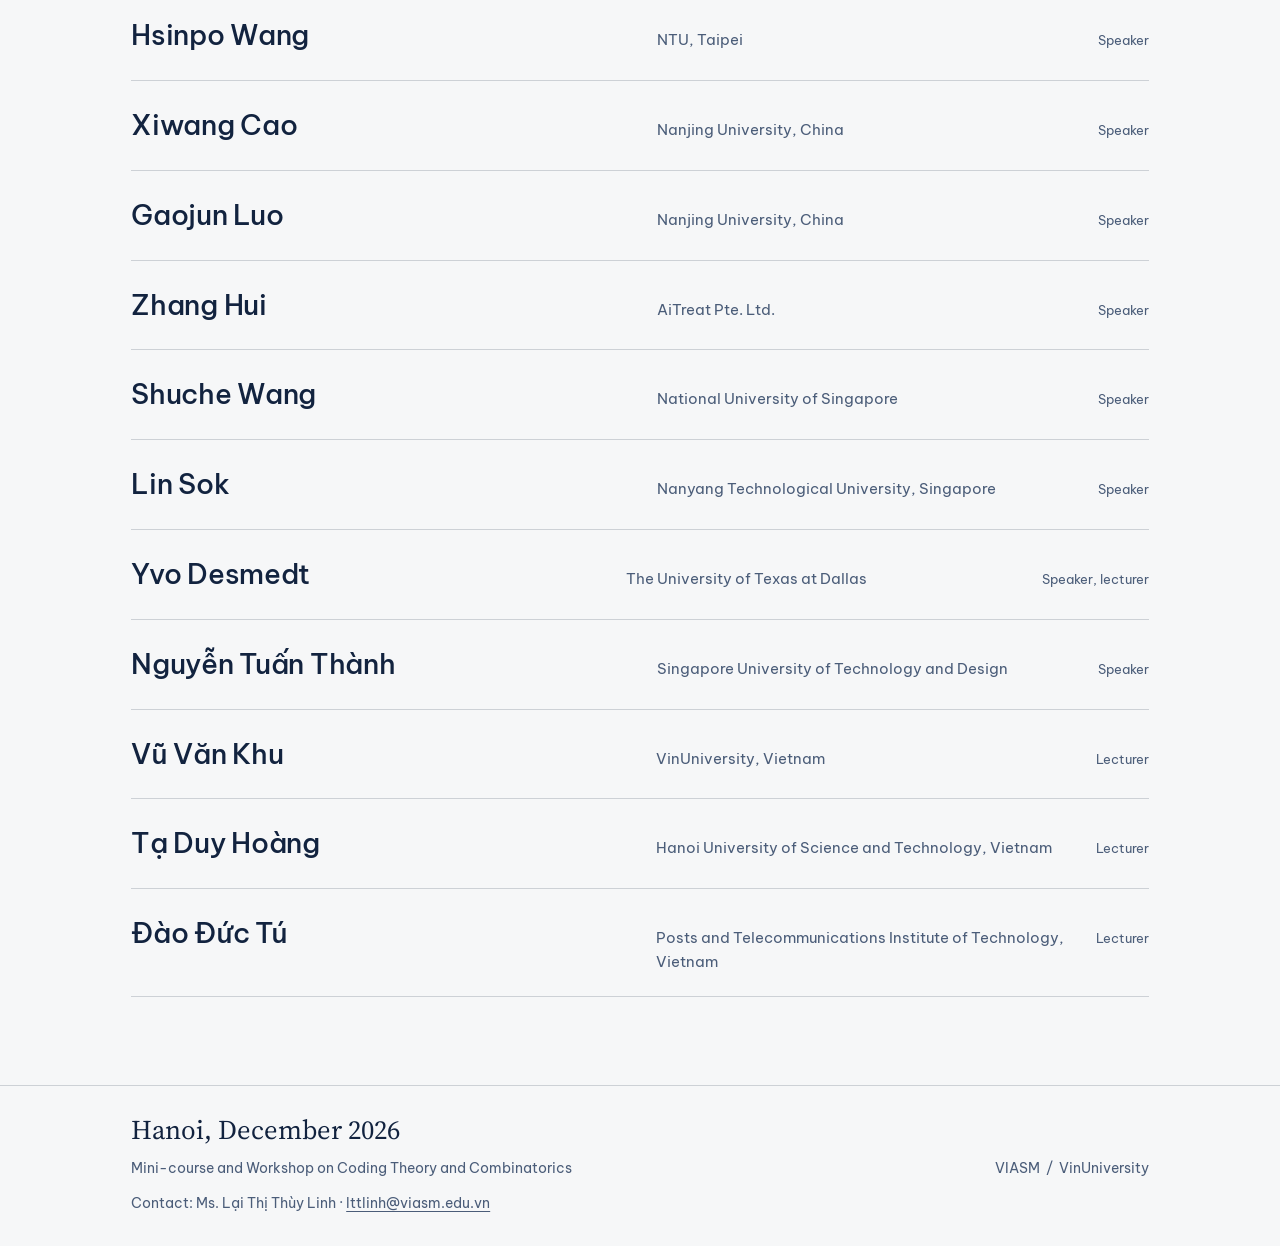
==== commit 7b82975d: "update title" ====
--- a/index.html
+++ b/index.html
@@ -204,7 +204,7 @@
               <li class="slot slot--event"><span class="slot__time">8:30–8:45</span> <span class="slot__what"><span class="slot__title">Opening ceremony</span></span></li>
               <li class="slot slot--key"><span class="slot__time">8:45–9:30</span> <span class="slot__what"><span class="slot__title">On the Edges of K<sub>n</sub></span> <span class="slot__who">Keynote 1 · Yeow Meng Chee</span></span></li>
               <li class="slot slot--break"><span class="slot__time">9:30–10:00</span> <span class="slot__what"><span class="slot__title">Coffee break and group photo</span></span></li>
-              <li class="slot slot--key"><span class="slot__time">10:00–10:45</span> <span class="slot__what"><span class="slot__title">Title to be announced</span> <span class="slot__who">Keynote 2 · Tuvi Etzion</span></span></li>
+              <li class="slot slot--key"><span class="slot__time">10:00–10:45</span> <span class="slot__what"><span class="slot__title">Combinatorial problems in coding theory during the AI era</span> <span class="slot__who">Keynote 2 · Tuvi Etzion</span></span></li>
               <li class="slot slot--break"><span class="slot__time">10:45–11:00</span> <span class="slot__what"><span class="slot__title">Break</span></span></li>
               <li class="slot"><span class="slot__time">11:00–11:30</span> <span class="slot__what"><span class="slot__title">Constructions of Ternary Abelian Group Codes with Large Minimum Distance</span> <span class="slot__who">Invited talk · Xiwang Cao</span></span></li>
               <li class="slot"><span class="slot__time">11:30–12:00</span> <span class="slot__what"><span class="slot__title">Title to be announced</span> <span class="slot__who">Invited talk · Gaojun Luo</span></span></li>
@@ -215,9 +215,9 @@
               <li class="slot"><span class="slot__time">15:00–15:30</span> <span class="slot__what"><span class="slot__title">Frequency Coding over Noisy Sampling</span> <span class="slot__who">Invited talk · Hsinpo Wang</span></span></li>
               <li class="slot slot--break"><span class="slot__time">15:30–16:00</span> <span class="slot__what"><span class="slot__title">Coffee break</span></span></li>
               <li class="slot"><span class="slot__time">16:00–16:20</span> <span class="slot__what"><span class="slot__title">Integrating Viterbi-Like Algorithms with Neural Networks for Resynchronizing Permutation Codes</span> <span class="slot__who">Invited talk · Zhang Hui</span></span></li>
-              <li class="slot"><span class="slot__time">16:20–16:40</span> <span class="slot__what"><span class="slot__title">Title to be announced</span> <span class="slot__who">Invited talk · Lin Sok</span></span></li>
+              <li class="slot"><span class="slot__time">16:20–16:40</span> <span class="slot__what"><span class="slot__title">On Lower Bounds of Minimum Lee Distance of Algebraic Geometry Codes</span> <span class="slot__who">Invited talk · Lin Sok</span></span></li>
               <li class="slot"><span class="slot__time">16:40–17:00</span> <span class="slot__what"><span class="slot__title">Systematic Permutation Codes for Deletions</span> <span class="slot__who">Invited talk · Shuche Wang</span></span></li>
-              <li class="slot"><span class="slot__time">17:00–17:20</span> <span class="slot__what"><span class="slot__title">Title to be announced</span> <span class="slot__who">Invited talk · Tuan Thanh Nguyen</span></span></li>
+              <li class="slot"><span class="slot__time">17:00–17:20</span> <span class="slot__what"><span class="slot__title">The Power of One Bit</span> <span class="slot__who">Invited talk · Tuan Thanh Nguyen</span></span></li>
               <li class="slot slot--event"><span class="slot__time">17:20–17:30</span> <span class="slot__what"><span class="slot__title">Close</span></span></li>
               </ol>
             </div>
--- a/assets/css/style.css
+++ b/assets/css/style.css
@@ -282,7 +282,9 @@
 .prose .lede { font-family: var(--f-serif); font-size: clamp(24px, 2.4vw, 32px); line-height: 1.3; color: var(--ink); max-width: 34ch; margin-bottom: 1em; }
 
 .profile-highlights { max-width: 66ch; border-top: 1px solid var(--line); }
-.profile-highlights li { padding: 16px 0; border-bottom: 1px solid var(--line); }
+.profile-highlights > li { padding: 16px 0; border-bottom: 1px solid var(--line); }
+.profile-citations { margin-top: 10px; padding-inline-start: 1.15em; list-style: disc; color: var(--mute); font-size: 14px; }
+.profile-citations li + li { margin-top: 4px; }
 .profile-highlights a, .profile-source { text-decoration: underline; text-underline-offset: 3px; }
 .profile-source { color: var(--mute); }
 .profile-students { list-style: disc; padding-inline-start: 1.25em; margin-bottom: 12px; }
